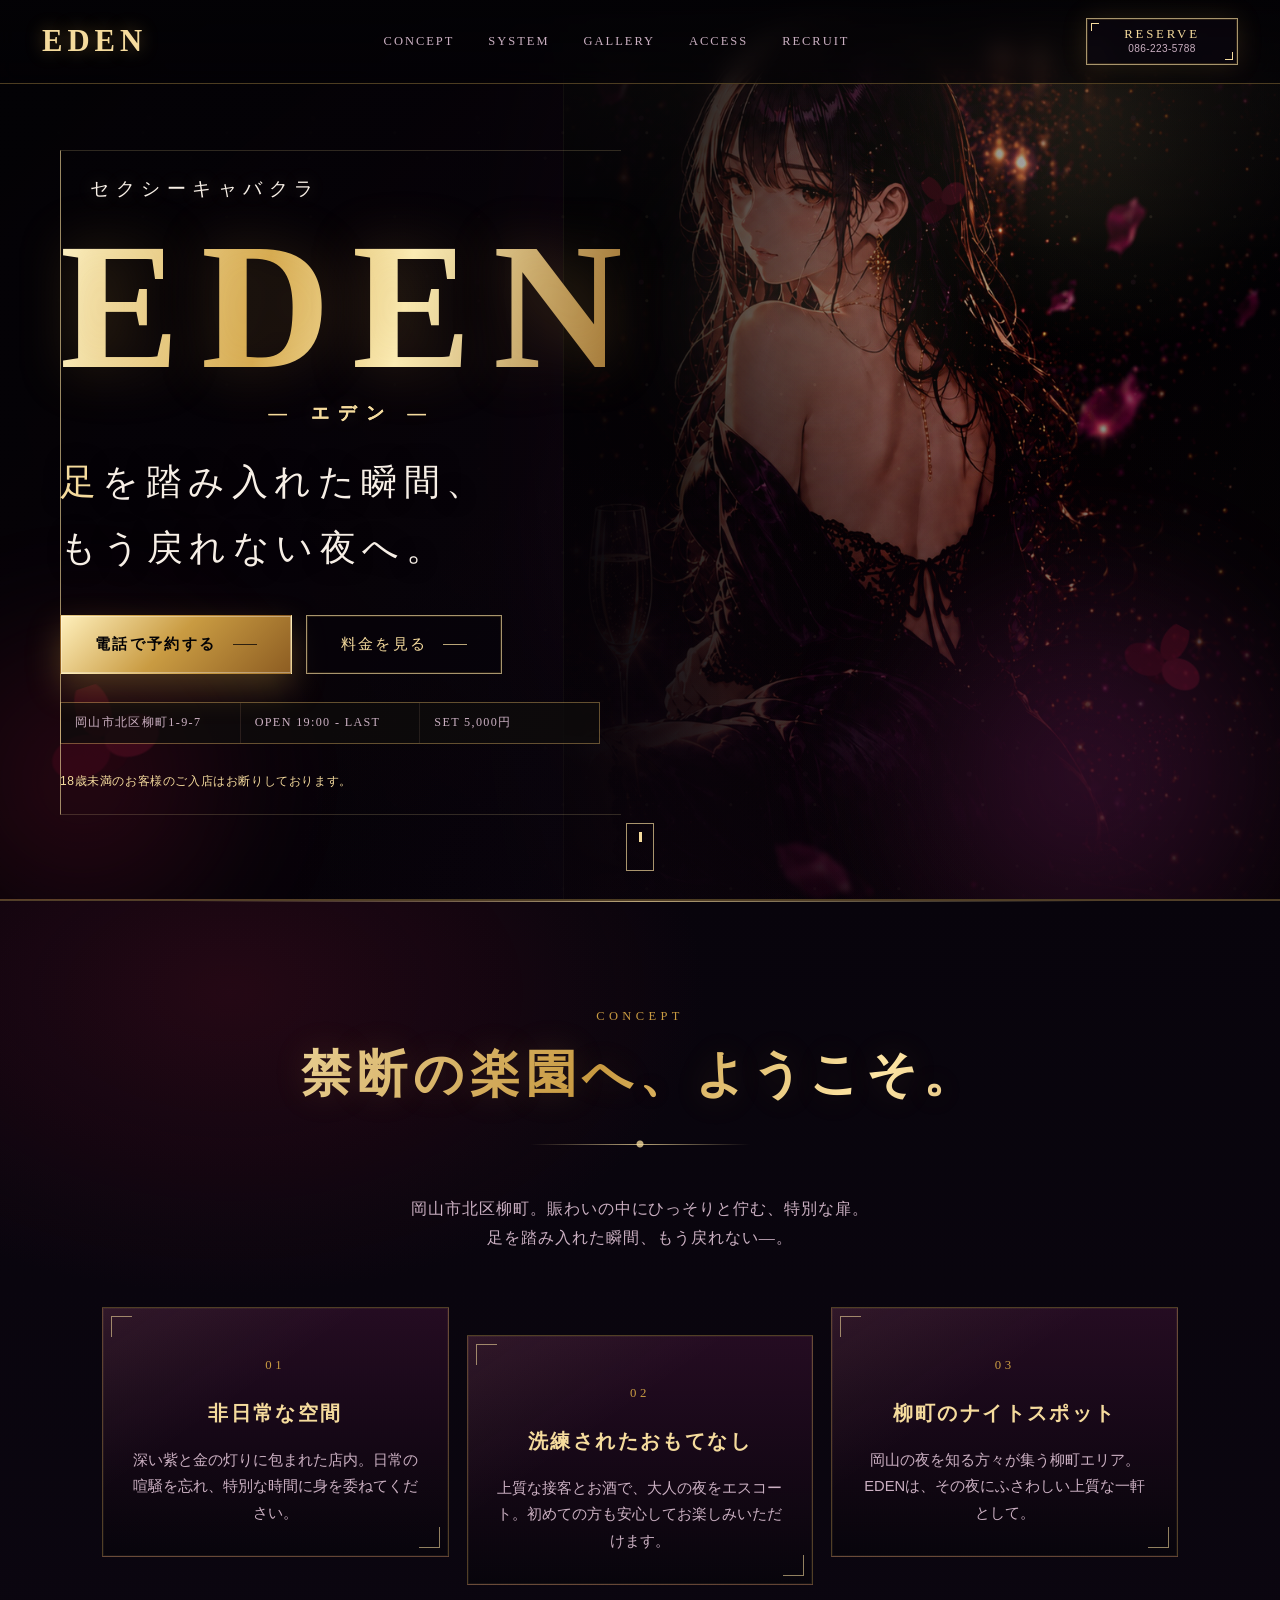
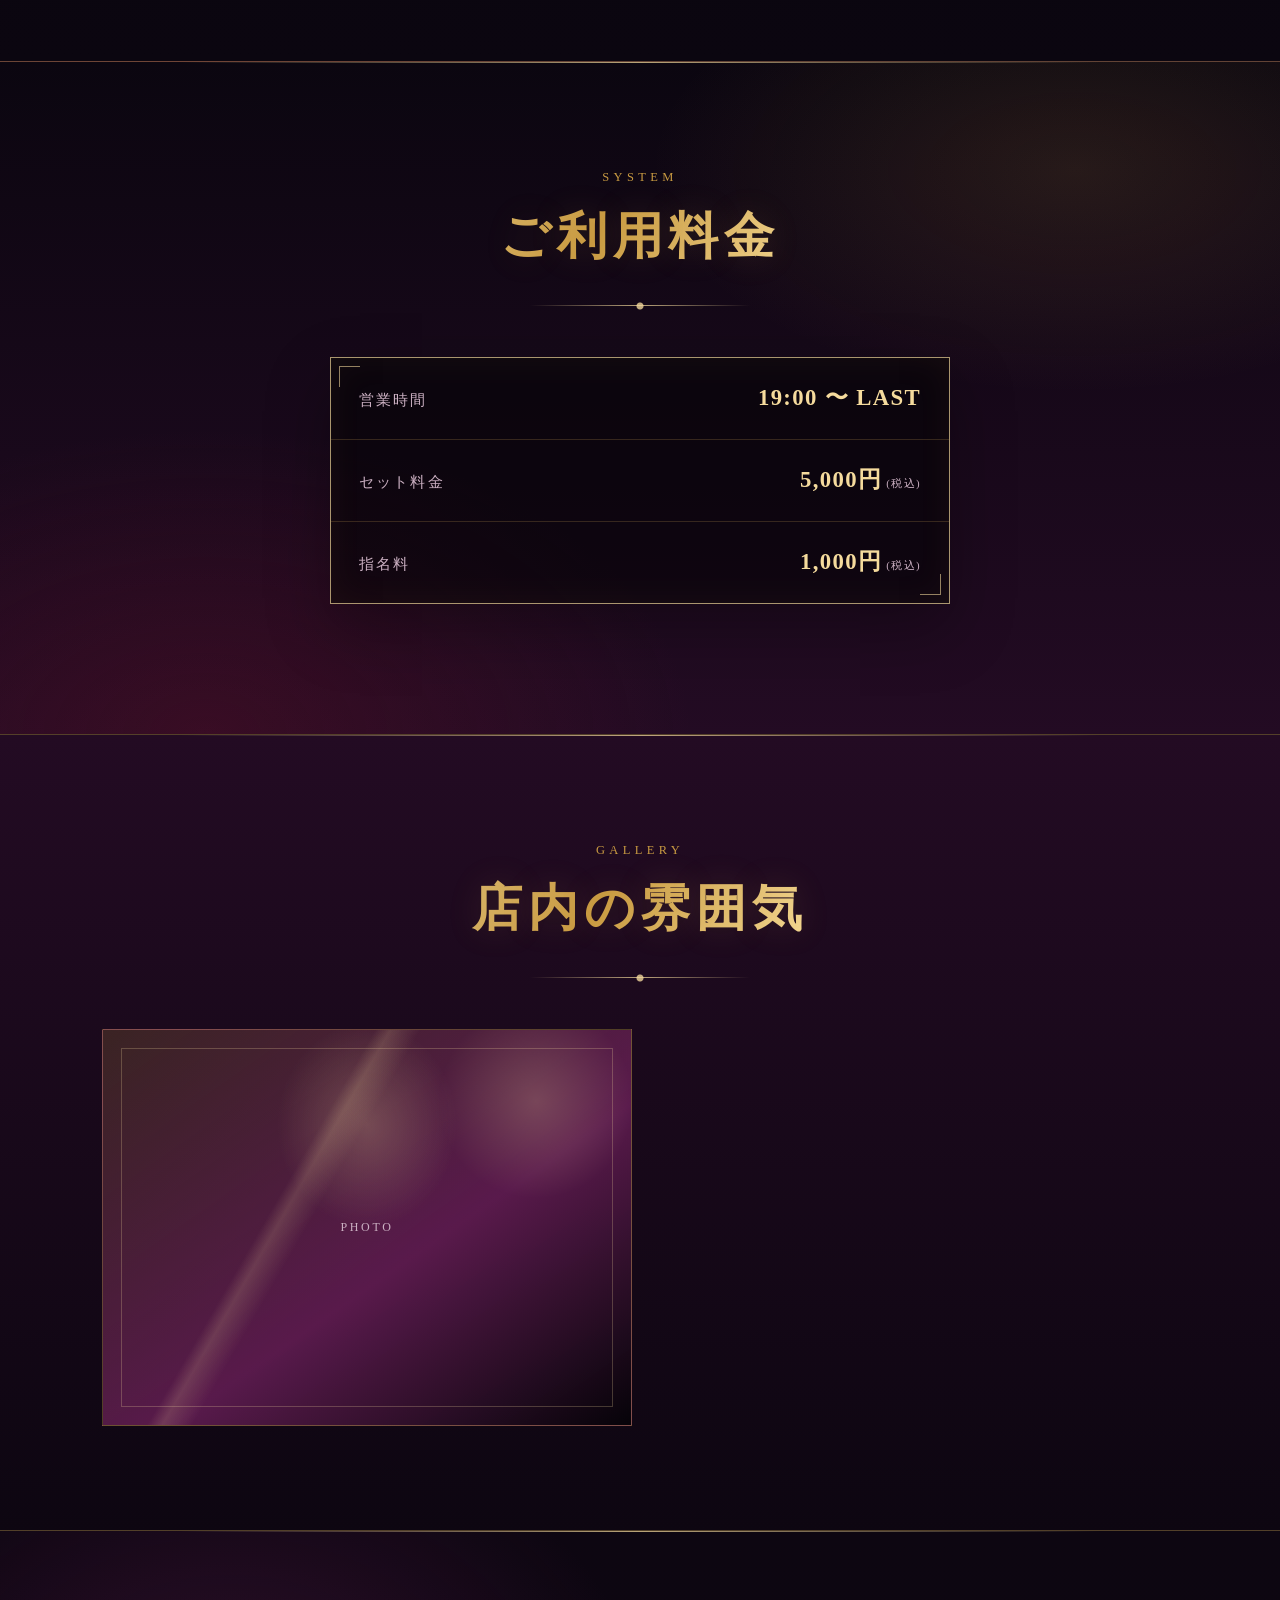
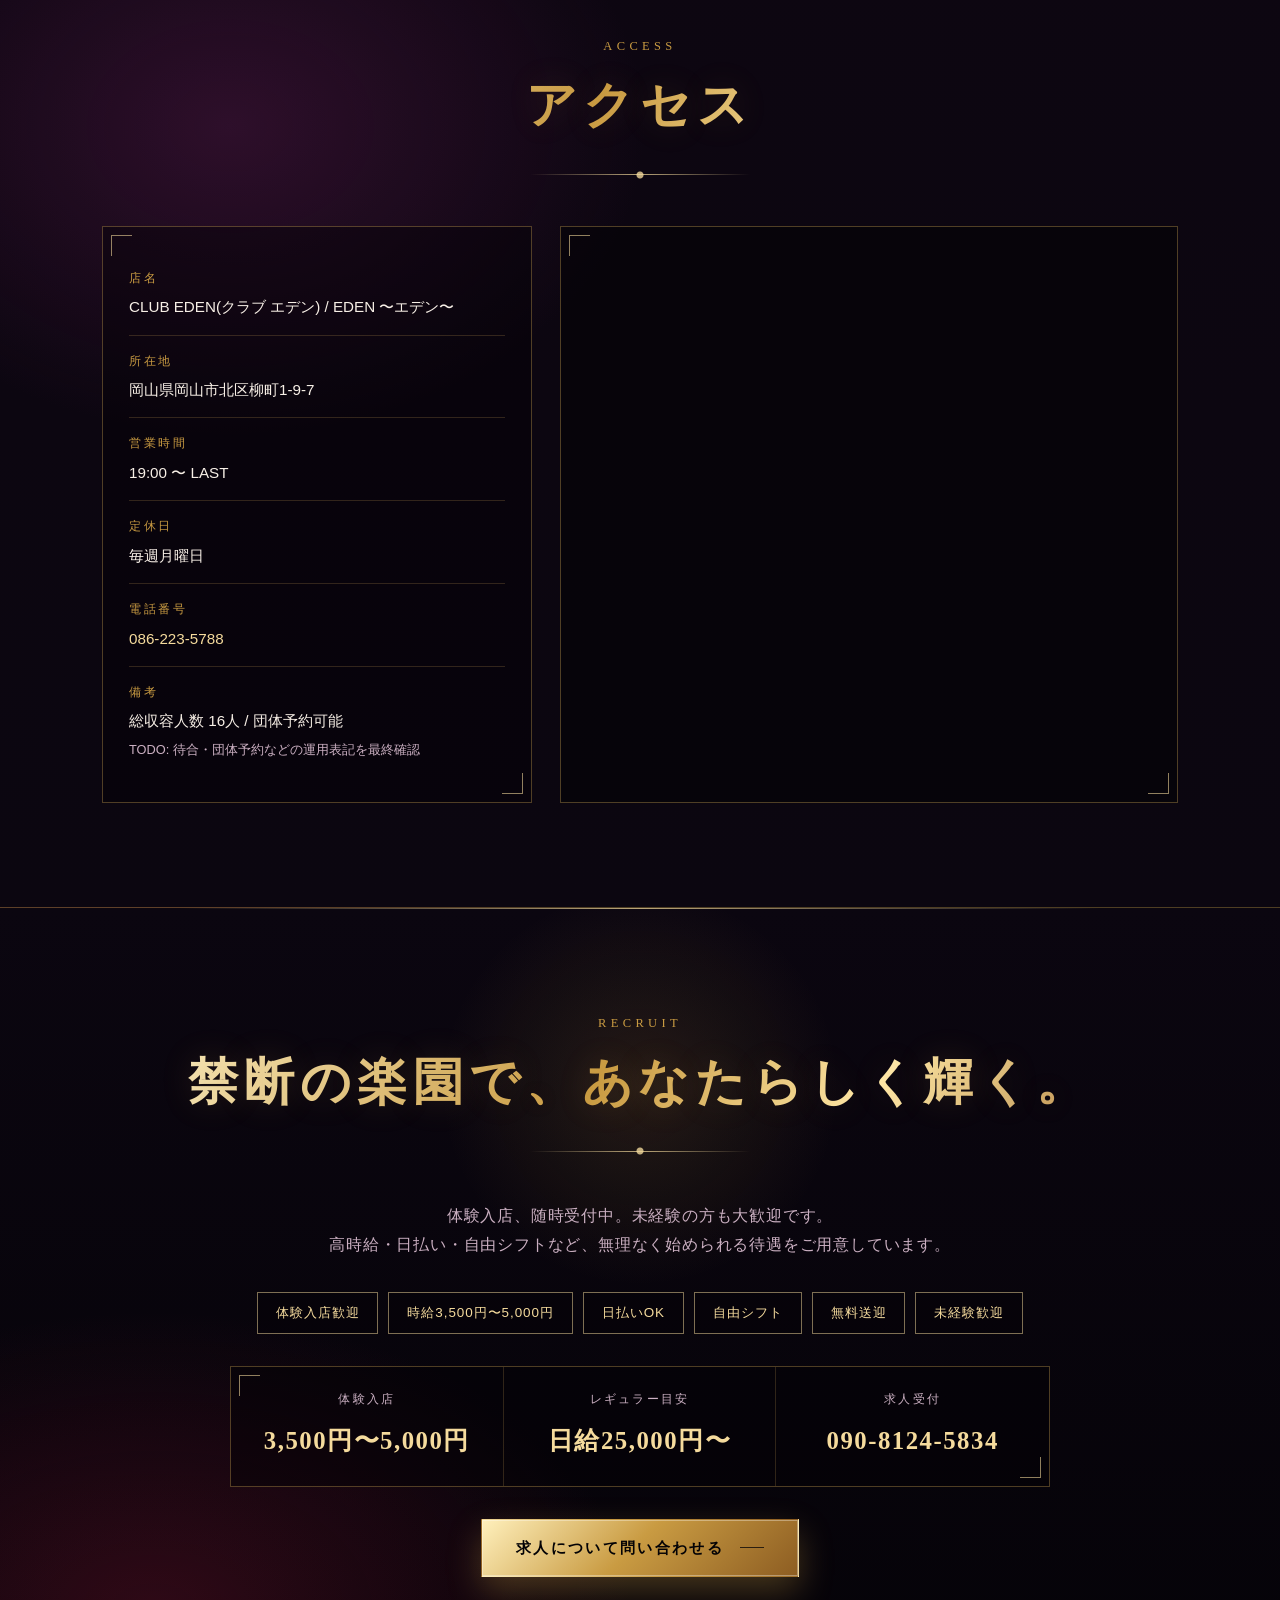
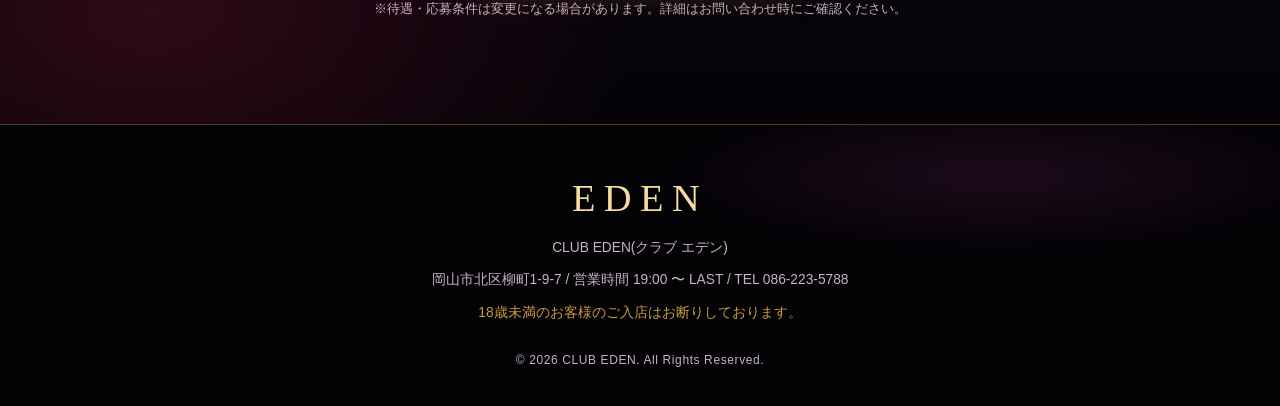
==== index.html @ 85e5200c "content: remove 本指名料 row and reduce gallery placeholders Drop the 本指名料 row from the System pricing t" ====
<!DOCTYPE html>
<html lang="ja">
<head>
<meta charset="UTF-8">
<meta name="viewport" content="width=device-width, initial-scale=1.0">
<title>CLUB EDEN(エデン) | 岡山市北区柳町のセクシーキャバクラ</title>
<meta name="description" content="岡山市北区柳町1-9-7のセクシーキャバクラ「CLUB EDEN(エデン)」。19:00〜LAST営業、セット5,000円・指名料1,000円。ご予約・求人のお問い合わせも受付中。18歳未満のご入店はお断りしております。">
<meta name="robots" content="index, follow">
<link rel="canonical" href="https://clubeden-okayama.com/">

<!-- Google tag (gtag.js) -->
<script async src="https://www.googletagmanager.com/gtag/js?id=G-1RGDNPPE6M"></script>
<script>
  window.dataLayer = window.dataLayer || [];
  function gtag(){dataLayer.push(arguments);}
  gtag('js', new Date());
  gtag('config', 'G-1RGDNPPE6M');
</script>

<!-- OGP -->
<meta property="og:type" content="website">
<meta property="og:title" content="CLUB EDEN(エデン) | 岡山市北区柳町のセクシーキャバクラ">
<meta property="og:description" content="岡山市北区柳町1-9-7のCLUB EDEN。19:00〜LAST営業。黒・深紫・ゴールドに包まれるラグジュアリーな夜へ。">
<meta property="og:url" content="https://clubeden-okayama.com/">
<meta property="og:site_name" content="CLUB EDEN">
<meta property="og:image" content="https://clubeden-okayama.com/assets/images/og-image.jpg">
<meta property="og:locale" content="ja_JP">
<meta name="twitter:card" content="summary_large_image">
<meta name="twitter:title" content="CLUB EDEN(エデン) | 岡山市北区柳町のセクシーキャバクラ">
<meta name="twitter:description" content="岡山市北区柳町1-9-7のCLUB EDEN。19:00〜LAST営業。">
<meta name="twitter:image" content="https://clubeden-okayama.com/assets/images/og-image.jpg">

<link rel="icon" href="data:,">
<link rel="stylesheet" href="assets/css/style.css">

<!-- JSON-LD LocalBusiness -->
<script type="application/ld+json">
{
  "@context": "https://schema.org",
  "@type": "NightClub",
  "name": "CLUB EDEN",
  "alternateName": "クラブエデン",
  "url": "https://clubeden-okayama.com/",
  "image": "https://clubeden-okayama.com/assets/images/og-image.jpg",
  "description": "岡山市北区柳町1-9-7のセクシーキャバクラ。19:00〜LAST営業。セット5,000円、指名料1,000円。",
  "telephone": "086-223-5788",
  "address": {
    "@type": "PostalAddress",
    "addressLocality": "岡山市北区",
    "addressRegion": "岡山県",
    "streetAddress": "柳町1-9-7",
    "addressCountry": "JP"
  },
  "geo": {
    "@type": "GeoCoordinates",
    "latitude": 34.65917160392289,
    "longitude": 133.92233286077817
  },
  "openingHoursSpecification": {
    "@type": "OpeningHoursSpecification",
    "dayOfWeek": [
      "Monday","Tuesday","Wednesday","Thursday","Friday","Saturday","Sunday"
    ],
    "opens": "19:00",
    "closes": "23:59"
  },
  "priceRange": "セット5,000円 / 指名料1,000円",
  "paymentAccepted": "Cash, Credit Card"
}
</script>
</head>
<body>

<header class="header" id="header">
  <div class="header__inner">
    <a href="#hero" class="header__logo">EDEN</a>
    <nav class="header__nav" aria-label="サイト内ナビゲーション">
      <a href="#concept">CONCEPT</a>
      <a href="#system">SYSTEM</a>
      <a href="#gallery">GALLERY</a>
      <a href="#access">ACCESS</a>
      <a href="#recruit">RECRUIT</a>
    </nav>
    <a href="tel:086-223-5788" class="header__cta">
      <span class="header__cta-main">RESERVE</span>
      <span class="header__cta-sub">086-223-5788</span>
    </a>
  </div>
</header>

<main>

  <!-- 1. Hero -->
  <section class="hero" id="hero">
    <div class="hero__bg" aria-hidden="true">
      <div class="hero__media">
        <img src="assets/images/hero.jpg" alt="" class="hero__image" loading="eager" decoding="async">
      </div>
      <span class="hero__bloom hero__bloom--gold"></span>
      <span class="hero__bloom hero__bloom--purple"></span>
      <span class="hero__bloom hero__bloom--rose"></span>
      <span class="hero__rose hero__rose--one"></span>
      <span class="hero__rose hero__rose--two"></span>
      <span class="hero__rose hero__rose--three"></span>
    </div>
    <div class="hero__content">
      <div class="hero__visual">
        <div class="hero__title">
          <p class="hero__eyebrow">セクシーキャバクラ</p>
          <h1 class="hero__logo">EDEN<span class="hero__logo-sub">&mdash; エデン &mdash;</span></h1>
        </div>
        <div class="hero__mobile-portrait" aria-hidden="true">
          <img src="assets/images/hero.jpg" alt="" loading="eager" decoding="async">
          <p class="hero__mobile-catch">足を踏み入れた瞬間、<br>もう戻れない夜へ。</p>
        </div>
      </div>
      <p class="hero__catch">足を踏み入れた瞬間、<br>もう戻れない夜へ。</p>
      <div class="hero__cta-group">
        <a href="tel:086-223-5788" class="btn btn--primary">電話で予約する</a>
        <a href="#system" class="btn btn--outline">料金を見る</a>
      </div>
      <div class="hero__facts" aria-label="店舗概要">
        <span>岡山市北区柳町1-9-7</span>
        <span>OPEN 19:00 - LAST</span>
        <span>SET 5,000円</span>
      </div>
      <p class="hero__notice">18歳未満のお客様のご入店はお断りしております。</p>
    </div>
    <a href="#concept" class="hero__scroll" aria-label="次のセクションへスクロール">
      <span></span>
    </a>
  </section>

  <!-- 2. Concept -->
  <section class="concept" id="concept">
    <div class="section__inner">
      <p class="section__eyebrow">Concept</p>
      <h2 class="section__title">禁断の楽園へ、<br class="sp-only">ようこそ。</h2>
      <p class="concept__lead">
        岡山市北区柳町。賑わいの中にひっそりと佇む、特別な扉。<br>
        足を踏み入れた瞬間、もう戻れない&mdash;。
      </p>
      <div class="concept__grid">
        <div class="concept__item">
          <span class="concept__item-num">01</span>
          <h3>非日常な空間</h3>
          <p>深い紫と金の灯りに包まれた店内。日常の喧騒を忘れ、特別な時間に身を委ねてください。</p>
        </div>
        <div class="concept__item">
          <span class="concept__item-num">02</span>
          <h3>洗練されたおもてなし</h3>
          <p>上質な接客とお酒で、大人の夜をエスコート。初めての方も安心してお楽しみいただけます。</p>
        </div>
        <div class="concept__item">
          <span class="concept__item-num">03</span>
          <h3>柳町のナイトスポット</h3>
          <p>岡山の夜を知る方々が集う柳町エリア。EDENは、その夜にふさわしい上質な一軒として。</p>
        </div>
      </div>
    </div>
  </section>

  <!-- 3. System -->
  <section class="system" id="system">
    <div class="section__inner">
      <p class="section__eyebrow">System</p>
      <h2 class="section__title">ご利用料金</h2>
      <div class="system__table">
        <div class="system__row">
          <span class="system__label">営業時間</span>
          <span class="system__value">19:00 〜 LAST</span>
        </div>
        <div class="system__row">
          <span class="system__label">セット料金</span>
          <span class="system__value">5,000円<small>(税込)</small></span>
        </div>
        <div class="system__row">
          <span class="system__label">指名料</span>
          <span class="system__value">1,000円<small>(税込)</small></span>
        </div>
      </div>
      <p class="system__note"></p>
    </div>
  </section>

  <!-- 4. Gallery -->
  <section class="gallery" id="gallery">
    <div class="section__inner">
      <p class="section__eyebrow">Gallery</p>
      <h2 class="section__title">店内の雰囲気</h2>
      <div class="gallery__grid">
        <div class="gallery__item"><span>Photo</span></div>

      </div>
    </div>
  </section>

  <!-- 5. Access -->
  <section class="access" id="access">
    <div class="section__inner">
      <p class="section__eyebrow">Access</p>
      <h2 class="section__title">アクセス</h2>
      <div class="access__content">
        <div class="access__info">
          <dl>
            <div class="access__row">
              <dt>店名</dt>
              <dd>CLUB EDEN(クラブ エデン) / EDEN 〜エデン〜</dd>
            </div>
            <div class="access__row">
              <dt>所在地</dt>
              <dd>岡山県岡山市北区柳町1-9-7</dd>
            </div>
            <div class="access__row">
              <dt>営業時間</dt>
              <dd>19:00 〜 LAST</dd>
            </div>
            <div class="access__row">
              <dt>定休日</dt>
              <dd>毎週月曜日</dd>
            </div>
            <div class="access__row">
              <dt>電話番号</dt>
              <dd><a href="tel:086-223-5788">086-223-5788</a></dd>
            </div>
            <div class="access__row">
              <dt>備考</dt>
              <dd>総収容人数 16人 / 団体予約可能<br><!-- TODO: 公式サイトとして掲載する表記範囲を店舗側で最終確認 --><span class="access__todo">TODO: 待合・団体予約などの運用表記を最終確認</span></dd>
            </div>
          </dl>
        </div>
        <div class="access__map">
          <iframe
            title="CLUB EDEN 地図(柳町・岡山市北区)"
            src="https://maps.google.com/maps?q=34.65917160392289,133.92233286077817&t=&z=16&ie=UTF8&iwloc=&output=embed"
            loading="lazy"
            referrerpolicy="no-referrer-when-downgrade"
            allowfullscreen></iframe>
        </div>
      </div>
    </div>
  </section>

  <!-- 6. Recruit -->
  <section class="recruit" id="recruit">
    <div class="section__inner">
      <p class="section__eyebrow">Recruit</p>
      <h2 class="section__title">禁断の楽園で、<br class="sp-only">あなたらしく輝く。</h2>
      <p class="recruit__lead">
        体験入店、随時受付中。未経験の方も大歓迎です。<br>
        高時給・日払い・自由シフトなど、無理なく始められる待遇をご用意しています。
      </p>
      <ul class="recruit__points">
        <li>体験入店歓迎</li>
        <li>時給3,500円〜5,000円</li>
        <li>日払いOK</li>
        <li>自由シフト</li>
        <li>無料送迎</li>
        <li>未経験歓迎</li>
      </ul>
      <div class="recruit__detail">
        <div>
          <span>体験入店</span>
          <strong>3,500円〜5,000円</strong>
        </div>
        <div>
          <span>レギュラー目安</span>
          <strong>日給25,000円〜</strong>
        </div>
        <div>
          <span>求人受付</span>
          <strong><a href="tel:090-8124-5834">090-8124-5834</a></strong>
        </div>
      </div>
      <div class="recruit__cta">
        <a href="tel:090-8124-5834" class="btn btn--primary">求人について問い合わせる</a>
      </div>
      <p class="recruit__note"><!-- TODO: 寮・託児所・交通費支給などの詳細条件は店舗側で最終確認 -->※待遇・応募条件は変更になる場合があります。詳細はお問い合わせ時にご確認ください。</p>
    </div>
  </section>

</main>

<footer class="footer">
  <div class="footer__inner">
    <p class="footer__logo">EDEN</p>
    <p class="footer__name">CLUB EDEN(クラブ エデン)</p>
    <p class="footer__hours">岡山市北区柳町1-9-7 / 営業時間 19:00 〜 LAST / TEL 086-223-5788</p>
    <p class="footer__notice">18歳未満のお客様のご入店はお断りしております。</p>
    <p class="footer__copyright">&copy; <span id="year"></span> CLUB EDEN. All Rights Reserved.</p>
  </div>
</footer>

<!-- 固定予約バー -->
<div class="reserve-bar">
  <a href="tel:086-223-5788" class="reserve-bar__btn reserve-bar__btn--tel">
    <span class="reserve-bar__label">電話で予約</span>
  </a>
  <a href="#access" class="reserve-bar__btn reserve-bar__btn--access">
    <span class="reserve-bar__label">アクセス</span>
  </a>
</div>

<script src="assets/js/main.js"></script>
</body>
</html>
---- assets/css/style.css ----
/* ==========================================================================
   CLUB EDEN - style.css
   黒 × 深紫 × ゴールドを基調に、艶感と非日常感を強めた公式LP
   ========================================================================== */

:root {
  --color-bg: #0b0610;
  --color-bg-deep: #030205;
  --color-ink: #120715;
  --color-purple: #35102e;
  --color-purple-2: #641d54;
  --color-wine: #5f1026;
  --color-gold: #c99b42;
  --color-gold-soft: #f5db9d;
  --color-gold-deep: #7d5520;
  --color-text: #f7efe6;
  --color-text-muted: #cbb0c2;
  --color-border: rgba(221, 177, 89, 0.34);
  --color-border-strong: rgba(245, 219, 157, 0.68);

  --font-serif: "Noto Serif JP", "Hiragino Mincho ProN", "Yu Mincho", "YuMincho", serif;
  --font-sans: "Hiragino Kaku Gothic ProN", "Hiragino Sans", "Yu Gothic", "Noto Sans JP", sans-serif;

  --max-width: 1120px;
  --section-padding: 104px 22px;
  --hairline: linear-gradient(90deg, transparent, rgba(245, 219, 157, 0.74), transparent);
}

* {
  margin: 0;
  padding: 0;
  box-sizing: border-box;
}

html {
  scroll-behavior: smooth;
}

body {
  background:
    radial-gradient(circle at 8% 18%, rgba(95, 16, 38, 0.34), transparent 25vw),
    radial-gradient(circle at 92% 8%, rgba(100, 29, 84, 0.33), transparent 30vw),
    linear-gradient(180deg, var(--color-bg-deep), var(--color-bg));
  color: var(--color-text);
  font-family: var(--font-sans);
  line-height: 1.8;
  -webkit-font-smoothing: antialiased;
  overflow-x: hidden;
  padding-bottom: 64px;
}

body::before {
  content: "";
  position: fixed;
  inset: 0;
  pointer-events: none;
  z-index: -1;
  opacity: 0.38;
  background-image:
    linear-gradient(rgba(245, 219, 157, 0.05) 1px, transparent 1px),
    linear-gradient(90deg, rgba(245, 219, 157, 0.04) 1px, transparent 1px);
  background-size: 92px 92px;
  mask-image: radial-gradient(circle at center, black, transparent 72%);
}

@media (min-width: 768px) {
  body {
    padding-bottom: 0;
  }
}

img {
  max-width: 100%;
  display: block;
}

a {
  color: inherit;
  text-decoration: none;
}

.sp-only {
  display: inline;
}

@media (min-width: 768px) {
  .sp-only {
    display: none;
  }
}

/* ==========================================================================
   Header
   ========================================================================== */

.header {
  position: fixed;
  top: 0;
  left: 0;
  right: 0;
  z-index: 100;
  background: linear-gradient(180deg, rgba(3, 2, 5, 0.94), rgba(3, 2, 5, 0.58));
  backdrop-filter: blur(10px);
  border-bottom: 1px solid var(--color-border);
  transition: box-shadow 0.3s ease, background 0.3s ease;
}

.header.is-scrolled {
  background: rgba(3, 2, 5, 0.92);
  box-shadow: 0 16px 42px rgba(0, 0, 0, 0.42);
}

.header__inner {
  max-width: 1240px;
  margin: 0 auto;
  display: flex;
  align-items: center;
  justify-content: space-between;
  gap: 20px;
  padding: 14px 22px;
}

.header__logo {
  font-family: var(--font-serif);
  font-size: clamp(1.4rem, 2.4vw, 2rem);
  letter-spacing: 0.16em;
  color: var(--color-gold-soft);
  font-weight: 700;
  text-shadow: 0 0 18px rgba(201, 155, 66, 0.45);
}

.header__nav {
  display: none;
  gap: clamp(18px, 3vw, 34px);
  font-family: var(--font-serif);
  font-size: 0.78rem;
  letter-spacing: 0.16em;
}

.header__nav a {
  color: var(--color-text-muted);
  transition: color 0.3s ease, text-shadow 0.3s ease;
}

.header__nav a:hover {
  color: var(--color-gold-soft);
  text-shadow: 0 0 12px rgba(245, 219, 157, 0.42);
}

.header__cta {
  position: relative;
  display: flex;
  flex-direction: column;
  align-items: center;
  justify-content: center;
  min-width: 152px;
  padding: 8px 18px;
  border: 1px solid var(--color-border-strong);
  background: rgba(12, 7, 16, 0.64);
  text-align: center;
  line-height: 1.25;
  white-space: nowrap;
  box-shadow: inset 0 0 0 1px rgba(201, 155, 66, 0.18), 0 0 26px rgba(201, 155, 66, 0.16);
  transition: background-color 0.3s ease, color 0.3s ease, transform 0.3s ease;
}

.header__cta::before,
.header__cta::after {
  content: "";
  position: absolute;
  width: 7px;
  height: 7px;
  border-color: var(--color-gold-soft);
  border-style: solid;
}

.header__cta::before {
  top: 4px;
  left: 4px;
  border-width: 1px 0 0 1px;
}

.header__cta::after {
  right: 4px;
  bottom: 4px;
  border-width: 0 1px 1px 0;
}

.header__cta-main {
  font-family: var(--font-serif);
  font-size: 0.8rem;
  letter-spacing: 0.22em;
  color: var(--color-gold-soft);
}

.header__cta-sub {
  font-size: 0.63rem;
  letter-spacing: 0.04em;
  color: var(--color-text-muted);
}

.header__cta:hover {
  transform: translateY(-1px);
  background-color: rgba(201, 155, 66, 0.14);
}

@media (min-width: 820px) {
  .header__nav {
    display: flex;
  }
}

@media (max-width: 420px) {
  .header__cta {
    min-width: 118px;
    padding-inline: 12px;
  }

  .header__cta-sub {
    display: none;
  }
}

/* ==========================================================================
   Common section styles
   ========================================================================== */

.section__inner {
  max-width: var(--max-width);
  margin: 0 auto;
  padding: var(--section-padding);
  position: relative;
  z-index: 1;
}

.section__eyebrow {
  font-family: var(--font-serif);
  letter-spacing: 0.35em;
  text-transform: uppercase;
  font-size: 0.78rem;
  color: var(--color-gold);
  text-align: center;
  margin-bottom: 12px;
}

.section__title {
  font-family: var(--font-serif);
  font-size: clamp(2rem, 4vw, 3.1rem);
  line-height: 1.45;
  text-align: center;
  letter-spacing: 0.12em;
  margin-bottom: 16px;
  font-weight: 700;
  background: linear-gradient(120deg, #fff4cc 0%, var(--color-gold) 45%, #ffe8a8 70%, #9d6927 100%);
  -webkit-background-clip: text;
  background-clip: text;
  color: transparent;
  text-shadow: 0 0 34px rgba(201, 155, 66, 0.16);
}

.section__title::after {
  content: "";
  display: block;
  width: min(220px, 58vw);
  height: 18px;
  margin: 24px auto 42px;
  background:
    radial-gradient(circle, rgba(245, 219, 157, 0.78) 0 3px, transparent 4px),
    var(--hairline);
  background-repeat: no-repeat;
  background-position: center;
  background-size: 18px 18px, 100% 1px;
}

/* ==========================================================================
   Buttons
   ========================================================================== */

.btn {
  position: relative;
  display: inline-flex;
  align-items: center;
  justify-content: center;
  min-width: 184px;
  padding: 15px 34px;
  font-family: var(--font-serif);
  font-size: 0.92rem;
  letter-spacing: 0.16em;
  border: 1px solid transparent;
  transition: transform 0.3s ease, box-shadow 0.3s ease, background 0.3s ease, color 0.3s ease;
  text-align: center;
}

.btn::after {
  content: "";
  width: 24px;
  height: 1px;
  margin-left: 16px;
  background: currentColor;
  opacity: 0.75;
}

.btn--primary {
  background: linear-gradient(135deg, #fff0bc, var(--color-gold) 48%, #8d5d22);
  color: var(--color-bg-deep);
  font-weight: 700;
  box-shadow: 0 14px 34px rgba(201, 155, 66, 0.32), inset 0 0 0 1px rgba(255, 255, 255, 0.34);
}

.btn--primary:hover {
  transform: translateY(-2px);
  box-shadow: 0 18px 44px rgba(201, 155, 66, 0.42), inset 0 0 0 1px rgba(255, 255, 255, 0.44);
}

.btn--outline {
  border-color: var(--color-border-strong);
  color: var(--color-gold-soft);
  background: rgba(6, 3, 9, 0.58);
  box-shadow: inset 0 0 0 1px rgba(201, 155, 66, 0.16);
}

.btn--outline:hover {
  background: rgba(201, 155, 66, 0.12);
  transform: translateY(-2px);
}

/* ==========================================================================
   Hero
   ========================================================================== */

.hero {
  position: relative;
  min-height: 100svh;
  display: flex;
  align-items: center;
  justify-content: flex-start;
  padding: clamp(112px, 16vh, 150px) 22px 76px;
  overflow: hidden;
  border-bottom: 1px solid var(--color-border);
}

.hero__bg,
.hero__bg::before,
.hero__bg::after {
  position: absolute;
  inset: 0;
}

.hero__bg {
  z-index: 0;
  overflow: hidden;
  background:
    radial-gradient(ellipse at 70% 30%, rgba(245, 219, 157, 0.28), transparent 23%),
    radial-gradient(ellipse at 78% 62%, rgba(100, 29, 84, 0.74), transparent 36%),
    linear-gradient(135deg, #040206 0%, #21091f 48%, #09040d 100%);
}

.hero__bg::before {
  content: "";
  background:
    linear-gradient(90deg, rgba(3, 2, 5, 0.98) 0%, rgba(3, 2, 5, 0.92) 38%, rgba(3, 2, 5, 0.48) 58%, rgba(3, 2, 5, 0.2) 82%, rgba(3, 2, 5, 0.68) 100%),
    linear-gradient(180deg, rgba(3, 2, 5, 0.5) 0%, transparent 24%, rgba(3, 2, 5, 0.72) 100%),
    radial-gradient(circle at 14% 80%, rgba(95, 16, 38, 0.72), transparent 17%),
    radial-gradient(circle at 86% 12%, rgba(245, 219, 157, 0.18), transparent 18%),
    radial-gradient(circle at 70% 58%, rgba(255, 221, 170, 0.18) 0 1px, transparent 2px),
    radial-gradient(circle at 62% 34%, rgba(255, 221, 170, 0.12) 0 1px, transparent 2px),
    radial-gradient(circle at 91% 72%, rgba(221, 100, 167, 0.13) 0 2px, transparent 3px);
  background-size: auto, auto, auto, auto, 84px 84px, 118px 118px, 164px 164px;
  opacity: 0.88;
  z-index: 2;
}

.hero__bg::after {
  content: "";
  background:
    radial-gradient(ellipse at 50% 115%, rgba(5, 2, 7, 0.92), transparent 40%);
  mix-blend-mode: screen;
  z-index: 3;
}

.hero__media {
  position: absolute;
  top: 0;
  right: 0;
  bottom: 0;
  width: min(56vw, 820px);
  z-index: 1;
  overflow: hidden;
  pointer-events: none;
}

.hero__media::before {
  content: "";
  position: absolute;
  inset: 0;
  z-index: 2;
  background:
    linear-gradient(90deg, rgba(3, 2, 5, 0.92) 0%, rgba(3, 2, 5, 0.38) 22%, transparent 45%),
    radial-gradient(ellipse at 55% 46%, transparent 0%, rgba(3, 2, 5, 0.22) 58%, rgba(3, 2, 5, 0.72) 100%);
}

.hero__media::after {
  content: "";
  position: absolute;
  inset: 0;
  z-index: 3;
  border-left: 1px solid rgba(245, 219, 157, 0.18);
  background: linear-gradient(180deg, rgba(245, 219, 157, 0.1), transparent 28%, rgba(95, 16, 38, 0.18));
  mix-blend-mode: screen;
}

.hero__image {
  width: 100%;
  height: 100%;
  object-fit: cover;
  object-position: 18% center;
  filter: saturate(1.08) contrast(1.06);
}

.hero__mobile-portrait {
  display: none;
}

.hero__mobile-catch {
  display: none;
}

.hero__bloom {
  position: absolute;
  z-index: 4;
  border-radius: 50%;
  filter: blur(42px);
  opacity: 0.58;
}

.hero__bloom--gold {
  width: 360px;
  height: 360px;
  top: 14%;
  right: 22%;
  background: radial-gradient(circle, rgba(245, 219, 157, 0.24), transparent 68%);
}

.hero__bloom--purple {
  width: 540px;
  height: 540px;
  bottom: -16%;
  right: -6%;
  background: radial-gradient(circle, rgba(100, 29, 84, 0.76), transparent 68%);
}

.hero__bloom--rose {
  width: 420px;
  height: 420px;
  bottom: -10%;
  left: -10%;
  background: radial-gradient(circle, rgba(95, 16, 38, 0.68), transparent 70%);
}

.hero__rose {
  position: absolute;
  z-index: 4;
  width: 84px;
  height: 84px;
  opacity: 0.36;
  background:
    radial-gradient(ellipse at 50% 18%, rgba(104, 12, 35, 0.95) 0 18%, transparent 20%),
    radial-gradient(ellipse at 72% 46%, rgba(124, 18, 48, 0.9) 0 20%, transparent 22%),
    radial-gradient(ellipse at 30% 50%, rgba(86, 8, 31, 0.92) 0 22%, transparent 24%),
    radial-gradient(circle at 50% 50%, rgba(42, 3, 16, 0.95) 0 24%, transparent 26%);
  filter: blur(0.4px);
}

.hero__rose--one {
  left: 5%;
  bottom: 12%;
  transform: rotate(-18deg) scale(1.55);
}

.hero__rose--two {
  right: 6%;
  bottom: 21%;
  transform: rotate(28deg) scale(1.1);
}

.hero__rose--three {
  right: 23%;
  top: 18%;
  transform: rotate(-38deg) scale(0.74);
}

.hero__content {
  position: relative;
  z-index: 1;
  width: min(100%, 1240px);
  margin: 0 auto;
  max-width: 1240px;
  padding-left: clamp(0px, 4vw, 38px);
}

.hero__content::before {
  content: "";
  position: absolute;
  left: clamp(0px, 4vw, 38px);
  top: -22px;
  width: min(560px, 78vw);
  height: calc(100% + 40px);
  border: 1px solid rgba(245, 219, 157, 0.18);
  border-left-color: rgba(245, 219, 157, 0.62);
  border-right: 0;
  pointer-events: none;
}

.hero__eyebrow {
  margin-bottom: 16px;
  padding-left: 30px;
  font-family: var(--font-serif);
  font-size: clamp(0.88rem, 1.7vw, 1.2rem);
  letter-spacing: 0.34em;
  color: var(--color-text);
  text-shadow: 0 0 18px rgba(245, 219, 157, 0.28);
}

.hero__logo {
  width: min-content;
  font-family: var(--font-serif);
  font-size: clamp(5.1rem, 14vw, 11.4rem);
  line-height: 0.94;
  letter-spacing: 0.12em;
  font-weight: 700;
  background: linear-gradient(100deg, #fff5c9 0%, #d8ad53 35%, #fff2bd 58%, #91611f 100%);
  -webkit-background-clip: text;
  background-clip: text;
  color: transparent;
  margin-bottom: 26px;
  text-shadow: 0 0 56px rgba(201, 155, 66, 0.28);
  display: flex;
  flex-direction: column;
  gap: 14px;
}

.hero__logo-sub {
  font-size: clamp(0.84rem, 1.8vw, 1.15rem);
  letter-spacing: 0.52em;
  -webkit-text-fill-color: var(--color-gold-soft);
  background: none;
  color: var(--color-gold-soft);
  text-align: center;
  text-shadow: 0 0 20px rgba(245, 219, 157, 0.2);
}

.hero__catch {
  max-width: 560px;
  font-family: var(--font-serif);
  font-size: clamp(1.38rem, 3vw, 2.24rem);
  line-height: 1.85;
  letter-spacing: 0.18em;
  margin-bottom: 34px;
  color: var(--color-text);
  text-shadow: 0 0 20px rgba(0, 0, 0, 0.58);
}

.hero__catch::first-letter {
  color: var(--color-gold-soft);
}

.hero__cta-group {
  display: flex;
  flex-direction: column;
  gap: 14px;
  align-items: flex-start;
  margin-bottom: 28px;
}

.hero__facts {
  display: grid;
  grid-template-columns: 1fr;
  gap: 1px;
  width: min(100%, 540px);
  margin-bottom: 22px;
  border: 1px solid var(--color-border);
  background: rgba(245, 219, 157, 0.12);
}

.hero__facts span {
  padding: 9px 14px;
  background: rgba(3, 2, 5, 0.72);
  font-family: var(--font-serif);
  font-size: 0.76rem;
  letter-spacing: 0.11em;
  color: var(--color-text-muted);
}

.hero__notice {
  display: inline-block;
  font-size: 0.75rem;
  letter-spacing: 0.05em;
  color: var(--color-gold-soft);
}

.hero__scroll {
  position: absolute;
  bottom: 28px;
  left: 50%;
  transform: translateX(-50%);
  width: 28px;
  height: 48px;
  border: 1px solid var(--color-border-strong);
  z-index: 1;
}

.hero__scroll span {
  position: absolute;
  top: 8px;
  left: 50%;
  width: 3px;
  height: 10px;
  margin-left: -1.5px;
  background-color: var(--color-gold-soft);
  animation: scroll-down 2s infinite;
}

@keyframes scroll-down {
  0% { opacity: 1; transform: translateY(0); }
  70% { opacity: 0; transform: translateY(18px); }
  100% { opacity: 0; transform: translateY(0); }
}

@media (min-width: 560px) {
  .hero__cta-group {
    flex-direction: row;
  }

  .hero__facts {
    grid-template-columns: repeat(3, 1fr);
  }
}

@media (max-width: 767px) {
  .hero {
    align-items: flex-start;
    min-height: calc(100svh - 64px);
    padding: 76px 18px 72px;
  }

  .hero__bg::before {
    background:
      linear-gradient(180deg, rgba(3, 2, 5, 0.38) 0%, rgba(3, 2, 5, 0.28) 26%, rgba(3, 2, 5, 0.76) 56%, rgba(3, 2, 5, 0.96) 100%),
      radial-gradient(ellipse at 44% 20%, rgba(245, 219, 157, 0.08), transparent 34%),
      linear-gradient(90deg, rgba(3, 2, 5, 0.82) 0%, rgba(3, 2, 5, 0.22) 45%, rgba(3, 2, 5, 0.72) 100%);
  }

  .hero__media {
    top: 70px;
    right: 0;
    left: 0;
    bottom: 0;
    width: 100%;
    height: auto;
    opacity: 0.38;
  }

  .hero__media::before {
    background:
      linear-gradient(180deg, rgba(3, 2, 5, 0.08), rgba(3, 2, 5, 0.08) 30%, rgba(3, 2, 5, 0.7) 66%, rgba(3, 2, 5, 0.96) 100%),
      linear-gradient(90deg, rgba(3, 2, 5, 0.62), transparent 48%, rgba(3, 2, 5, 0.5));
  }

  .hero__image {
    object-position: 28% center;
  }

  .hero__content {
    width: 100%;
    padding: 24px 16px 18px;
    margin-top: 0;
    background:
      linear-gradient(180deg, rgba(8, 4, 12, 0.44), rgba(8, 4, 12, 0.86)),
      radial-gradient(ellipse at 82% 18%, rgba(201, 155, 66, 0.1), transparent 34%),
      radial-gradient(ellipse at 8% 88%, rgba(95, 16, 38, 0.22), transparent 42%);
  }

  .hero__content::before {
    display: none;
  }

  .hero__visual {
    position: relative;
    width: 100vw;
    left: 50%;
    transform: translateX(-50%);
    margin-bottom: 18px;
  }

  .hero__title {
    position: absolute;
    top: 62%;
    right: 16px;
    transform: translateY(-50%);
    z-index: 2;
    display: flex;
    flex-direction: column;
    align-items: center;
    gap: 10px;
    text-align: center;
  }

  .hero__eyebrow {
    padding-left: 0;
    margin-bottom: 0;
    font-size: 0.9rem;
    letter-spacing: 0.26em;
    text-shadow: 0 2px 12px rgba(0, 0, 0, 0.8), 0 0 18px rgba(245, 219, 157, 0.32);
  }

  .hero__logo {
    margin: 0;
    align-items: center;
    font-size: clamp(2.9rem, 15vw, 4rem);
    letter-spacing: 0.08em;
    gap: 8px;
    text-shadow: 0 2px 22px rgba(0, 0, 0, 0.75), 0 0 60px rgba(201, 155, 66, 0.32);
  }

  .hero__logo-sub {
    text-align: center;
  }

  .hero__mobile-portrait {
    position: relative;
    isolation: isolate;
    display: block;
    width: 100%;
    height: clamp(380px, 62svh, 520px);
    overflow: hidden;
    background: rgba(3, 2, 5, 0.62);
    box-shadow: 0 30px 70px -18px rgba(95, 16, 38, 0.45);
  }

  .hero__mobile-portrait::before {
    content: "";
    position: absolute;
    inset: 0;
    z-index: 1;
    background:
      linear-gradient(180deg, rgba(3, 2, 5, 0.03) 0%, rgba(3, 2, 5, 0.05) 38%, rgba(3, 2, 5, 0.58) 72%, rgba(3, 2, 5, 0.96) 100%),
      linear-gradient(90deg, rgba(3, 2, 5, 0.28), transparent 42%, rgba(3, 2, 5, 0.18));
  }

  .hero__mobile-portrait img {
    width: 100%;
    height: 100%;
    object-fit: cover;
    object-position: 24% 48%;
    filter: saturate(1.08) contrast(1.08) brightness(1.04);
  }

  .hero__mobile-catch {
    position: absolute;
    right: 20px;
    bottom: 22px;
    left: 20px;
    z-index: 4;
    display: block;
    color: var(--color-text);
    font-family: var(--font-serif);
    font-size: clamp(1.08rem, 5.3vw, 1.36rem);
    line-height: 1.72;
    letter-spacing: 0.1em;
    text-align: left;
    text-shadow: 0 2px 14px rgba(0, 0, 0, 0.88), 0 0 22px rgba(245, 219, 157, 0.22);
  }

  .hero__catch {
    position: absolute;
    width: 1px;
    height: 1px;
    overflow: hidden;
    clip-path: inset(50%);
    white-space: nowrap;
  }

  .hero__cta-group {
    align-items: stretch;
    gap: 10px;
    margin-bottom: 14px;
  }

  .hero__facts {
    margin-bottom: 10px;
  }

  .hero__facts span {
    padding: 7px 12px;
  }

  .hero__notice {
    display: block;
    font-size: 0.7rem;
    line-height: 1.6;
    text-align: center;
  }

  .hero__rose--three {
    display: none;
  }

  .hero__scroll {
    display: none;
  }
}

/* ==========================================================================
   Concept
   ========================================================================== */

.concept {
  position: relative;
  background:
    radial-gradient(ellipse at 18% 12%, rgba(95, 16, 38, 0.32), transparent 32%),
    linear-gradient(180deg, #08040c 0%, var(--color-bg) 100%);
  border-top: 1px solid var(--color-border);
}

.concept::before,
.system::before,
.gallery::before,
.access::before,
.recruit::before {
  content: "";
  position: absolute;
  top: 0;
  left: 50%;
  width: min(920px, 92vw);
  height: 1px;
  transform: translateX(-50%);
  background: var(--hairline);
}

.concept__lead {
  text-align: center;
  max-width: 680px;
  margin: 0 auto 54px;
  color: var(--color-text-muted);
  font-family: var(--font-serif);
  letter-spacing: 0.06em;
}

.concept__grid {
  display: grid;
  grid-template-columns: 1fr;
  gap: 18px;
}

.concept__item {
  position: relative;
  min-height: 250px;
  padding: 42px 28px 30px;
  text-align: center;
  border: 1px solid var(--color-border);
  background:
    linear-gradient(145deg, rgba(245, 219, 157, 0.06), transparent 38%),
    linear-gradient(180deg, rgba(53, 16, 46, 0.62), rgba(5, 3, 8, 0.56));
  box-shadow: inset 0 0 0 1px rgba(245, 219, 157, 0.06);
}

.concept__item::before,
.concept__item::after,
.system__table::before,
.system__table::after,
.recruit__detail::before,
.recruit__detail::after,
.access__info::before,
.access__info::after,
.access__map::before,
.access__map::after {
  content: "";
  position: absolute;
  width: 20px;
  height: 20px;
  border-color: var(--color-gold-soft);
  border-style: solid;
  opacity: 0.58;
}

.concept__item::before,
.system__table::before,
.recruit__detail::before,
.access__info::before,
.access__map::before {
  top: 8px;
  left: 8px;
  border-width: 1px 0 0 1px;
}

.concept__item::after,
.system__table::after,
.recruit__detail::after,
.access__info::after,
.access__map::after {
  right: 8px;
  bottom: 8px;
  border-width: 0 1px 1px 0;
}

.concept__item-num {
  display: inline-block;
  margin-bottom: 18px;
  font-family: var(--font-serif);
  font-size: 0.8rem;
  letter-spacing: 0.28em;
  color: var(--color-gold);
}

.concept__item h3 {
  font-family: var(--font-serif);
  color: var(--color-gold-soft);
  font-size: 1.25rem;
  letter-spacing: 0.12em;
  margin-bottom: 16px;
}

.concept__item p {
  font-size: 0.92rem;
  color: var(--color-text-muted);
}

@media (min-width: 768px) {
  .concept__grid {
    grid-template-columns: repeat(3, 1fr);
  }

  .concept__item:nth-child(2) {
    transform: translateY(28px);
  }
}

/* ==========================================================================
   System
   ========================================================================== */

.system {
  position: relative;
  background:
    radial-gradient(ellipse at 84% 16%, rgba(201, 155, 66, 0.13), transparent 28%),
    radial-gradient(ellipse at 16% 100%, rgba(95, 16, 38, 0.36), transparent 32%),
    linear-gradient(180deg, var(--color-bg) 0%, #230b23 100%);
  border-top: 1px solid var(--color-border);
}

.system__table {
  position: relative;
  max-width: 620px;
  margin: 0 auto;
  border: 1px solid var(--color-border-strong);
  background: rgba(3, 2, 5, 0.56);
  box-shadow: 0 24px 60px rgba(0, 0, 0, 0.3), inset 0 0 36px rgba(201, 155, 66, 0.06);
}

.system__row {
  display: flex;
  justify-content: space-between;
  align-items: baseline;
  padding: 20px 28px;
  border-bottom: 1px solid rgba(221, 177, 89, 0.2);
  gap: 16px;
}

.system__row:last-child {
  border-bottom: none;
}

.system__label {
  font-family: var(--font-serif);
  letter-spacing: 0.14em;
  color: var(--color-text-muted);
  font-size: 0.96rem;
}

.system__value {
  font-family: var(--font-serif);
  font-size: clamp(1.12rem, 2.6vw, 1.42rem);
  letter-spacing: 0.06em;
  color: var(--color-gold-soft);
  font-weight: 700;
  white-space: nowrap;
}

.system__value small {
  font-size: 0.68rem;
  font-weight: 400;
  color: var(--color-text-muted);
  margin-left: 4px;
}

.system__note {
  text-align: center;
  max-width: 680px;
  margin: 26px auto 0;
  font-size: 0.82rem;
  color: var(--color-text-muted);
}

/* ==========================================================================
   Gallery
   ========================================================================== */

.gallery {
  position: relative;
  background:
    linear-gradient(180deg, #230b23 0%, #0d0611 100%);
  border-top: 1px solid var(--color-border);
}

.gallery__grid {
  display: grid;
  grid-template-columns: repeat(2, 1fr);
  gap: 12px;
}

.gallery__item {
  position: relative;
  aspect-ratio: 4 / 3;
  overflow: hidden;
  border: 1px solid var(--color-border);
  background:
    radial-gradient(ellipse at 50% 24%, rgba(245, 219, 157, 0.24), transparent 24%),
    linear-gradient(145deg, rgba(201, 155, 66, 0.18) 0%, rgba(100, 29, 84, 0.86) 58%, rgba(5, 3, 8, 0.95) 100%);
}

.gallery__item::before {
  content: "";
  position: absolute;
  inset: 18px;
  border: 1px solid rgba(245, 219, 157, 0.24);
}

.gallery__item::after {
  content: "";
  position: absolute;
  inset: 0;
  background:
    linear-gradient(120deg, transparent 0 36%, rgba(245, 219, 157, 0.16) 38%, transparent 42%),
    radial-gradient(circle at 82% 18%, rgba(245, 219, 157, 0.22), transparent 18%);
}

.gallery__item span {
  position: relative;
  z-index: 1;
  height: 100%;
  display: flex;
  align-items: center;
  justify-content: center;
  font-family: var(--font-serif);
  letter-spacing: 0.22em;
  font-size: 0.75rem;
  color: var(--color-text-muted);
  text-transform: uppercase;
}

@media (min-width: 768px) {
  .gallery__grid {
    grid-template-columns: repeat(6, 1fr);
    gap: 16px;
  }

  .gallery__item {
    grid-column: span 2;
  }

  .gallery__item:nth-child(1),
  .gallery__item:nth-child(6) {
    grid-column: span 3;
  }
}

/* ==========================================================================
   Access
   ========================================================================== */

.access {
  position: relative;
  background:
    radial-gradient(ellipse at 18% 20%, rgba(100, 29, 84, 0.38), transparent 28%),
    linear-gradient(180deg, #0d0611 0%, var(--color-bg) 100%);
  border-top: 1px solid var(--color-border);
}

.access__content {
  display: grid;
  grid-template-columns: 1fr;
  gap: 28px;
}

.access__info {
  position: relative;
  padding: 26px;
  border: 1px solid var(--color-border);
  background: rgba(3, 2, 5, 0.42);
}

.access__row {
  display: flex;
  flex-direction: column;
  gap: 4px;
  padding: 14px 0;
  border-bottom: 1px solid rgba(221, 177, 89, 0.2);
}

.access__row:last-child {
  border-bottom: none;
}

.access__row dt {
  font-family: var(--font-serif);
  font-size: 0.78rem;
  letter-spacing: 0.22em;
  color: var(--color-gold);
}

.access__row dd {
  font-size: 0.95rem;
  color: var(--color-text);
}

.access__row a {
  color: var(--color-gold-soft);
}

.access__todo {
  color: var(--color-text-muted);
  font-size: 0.8rem;
}

.access__map {
  position: relative;
  overflow: hidden;
  border: 1px solid var(--color-border);
  min-height: 340px;
  background: rgba(3, 2, 5, 0.5);
}

.access__map iframe {
  width: 100%;
  height: 100%;
  min-height: 340px;
  border: 0;
  filter: grayscale(0.24) invert(0.9) contrast(0.88) sepia(0.22);
}

@media (min-width: 820px) {
  .access__content {
    grid-template-columns: 0.82fr 1.18fr;
    align-items: stretch;
  }
}

/* ==========================================================================
   Recruit
   ========================================================================== */

.recruit {
  position: relative;
  text-align: center;
  background:
    radial-gradient(ellipse at 50% 22%, rgba(201, 155, 66, 0.14), transparent 22%),
    radial-gradient(ellipse at 12% 86%, rgba(95, 16, 38, 0.46), transparent 30%),
    linear-gradient(180deg, var(--color-bg) 0%, #050308 100%);
  border-top: 1px solid var(--color-border);
}

.recruit__lead {
  max-width: 640px;
  margin: 0 auto 32px;
  color: var(--color-text-muted);
  font-family: var(--font-serif);
  letter-spacing: 0.05em;
}

.recruit__points {
  display: flex;
  flex-wrap: wrap;
  justify-content: center;
  gap: 10px;
  list-style: none;
  margin-bottom: 32px;
}

.recruit__points li {
  border: 1px solid rgba(245, 219, 157, 0.5);
  color: var(--color-gold-soft);
  padding: 8px 18px;
  font-size: 0.84rem;
  letter-spacing: 0.07em;
  background: rgba(3, 2, 5, 0.42);
}

.recruit__detail {
  position: relative;
  display: grid;
  grid-template-columns: 1fr;
  max-width: 820px;
  margin: 0 auto 32px;
  border: 1px solid var(--color-border);
  background: rgba(3, 2, 5, 0.48);
}

.recruit__detail div {
  padding: 22px 18px;
  border-bottom: 1px solid rgba(221, 177, 89, 0.2);
}

.recruit__detail div:last-child {
  border-bottom: none;
}

.recruit__detail span {
  display: block;
  margin-bottom: 8px;
  font-size: 0.76rem;
  letter-spacing: 0.18em;
  color: var(--color-text-muted);
}

.recruit__detail strong {
  font-family: var(--font-serif);
  font-size: clamp(1.1rem, 2.4vw, 1.55rem);
  color: var(--color-gold-soft);
  letter-spacing: 0.06em;
}

.recruit__cta {
  margin-bottom: 20px;
}

.recruit__note {
  max-width: 760px;
  margin: 0 auto;
  font-size: 0.8rem;
  color: var(--color-text-muted);
}

@media (min-width: 720px) {
  .recruit__detail {
    grid-template-columns: repeat(3, 1fr);
  }

  .recruit__detail div {
    border-bottom: none;
    border-right: 1px solid rgba(221, 177, 89, 0.2);
  }

  .recruit__detail div:last-child {
    border-right: none;
  }
}

/* ==========================================================================
   Footer
   ========================================================================== */

.footer {
  background:
    radial-gradient(ellipse at 78% 18%, rgba(100, 29, 84, 0.28), transparent 24%),
    var(--color-bg-deep);
  border-top: 1px solid var(--color-border);
  text-align: center;
  padding: 54px 20px 34px;
}

.footer__logo {
  font-family: var(--font-serif);
  font-size: 2.4rem;
  line-height: 1;
  letter-spacing: 0.22em;
  color: var(--color-gold-soft);
  margin-bottom: 18px;
}

.footer__name,
.footer__hours,
.footer__notice {
  font-size: 0.86rem;
  color: var(--color-text-muted);
  margin-bottom: 8px;
}

.footer__notice {
  color: var(--color-gold);
}

.footer__copyright {
  margin-top: 24px;
  font-size: 0.75rem;
  letter-spacing: 0.05em;
  color: var(--color-text-muted);
}

/* ==========================================================================
   固定予約バー(モバイル用)
   ========================================================================== */

.reserve-bar {
  position: fixed;
  bottom: 0;
  left: 0;
  right: 0;
  z-index: 200;
  display: flex;
  border-top: 1px solid var(--color-border);
  box-shadow: 0 -12px 28px rgba(0, 0, 0, 0.35);
}

.reserve-bar__btn {
  flex: 1;
  display: flex;
  align-items: center;
  justify-content: center;
  min-height: 64px;
  padding: 14px 8px;
  font-family: var(--font-serif);
  font-size: 0.86rem;
  letter-spacing: 0.14em;
}

.reserve-bar__btn--tel {
  background: linear-gradient(135deg, #fff0bc, var(--color-gold) 52%, #8d5d22);
  color: var(--color-bg-deep);
  font-weight: 700;
}

.reserve-bar__btn--access {
  background-color: var(--color-bg-deep);
  color: var(--color-gold-soft);
  border-left: 1px solid var(--color-border);
}

@media (min-width: 768px) {
  .reserve-bar {
    display: none;
  }
}

@media (max-width: 560px) {
  :root {
    --section-padding: 82px 18px;
  }

  .system__row {
    flex-direction: column;
    align-items: flex-start;
    gap: 4px;
    padding: 18px 22px;
  }

  .btn {
    width: min(100%, 320px);
    min-width: 0;
  }

  .hero__facts span {
    font-size: 0.72rem;
  }
}
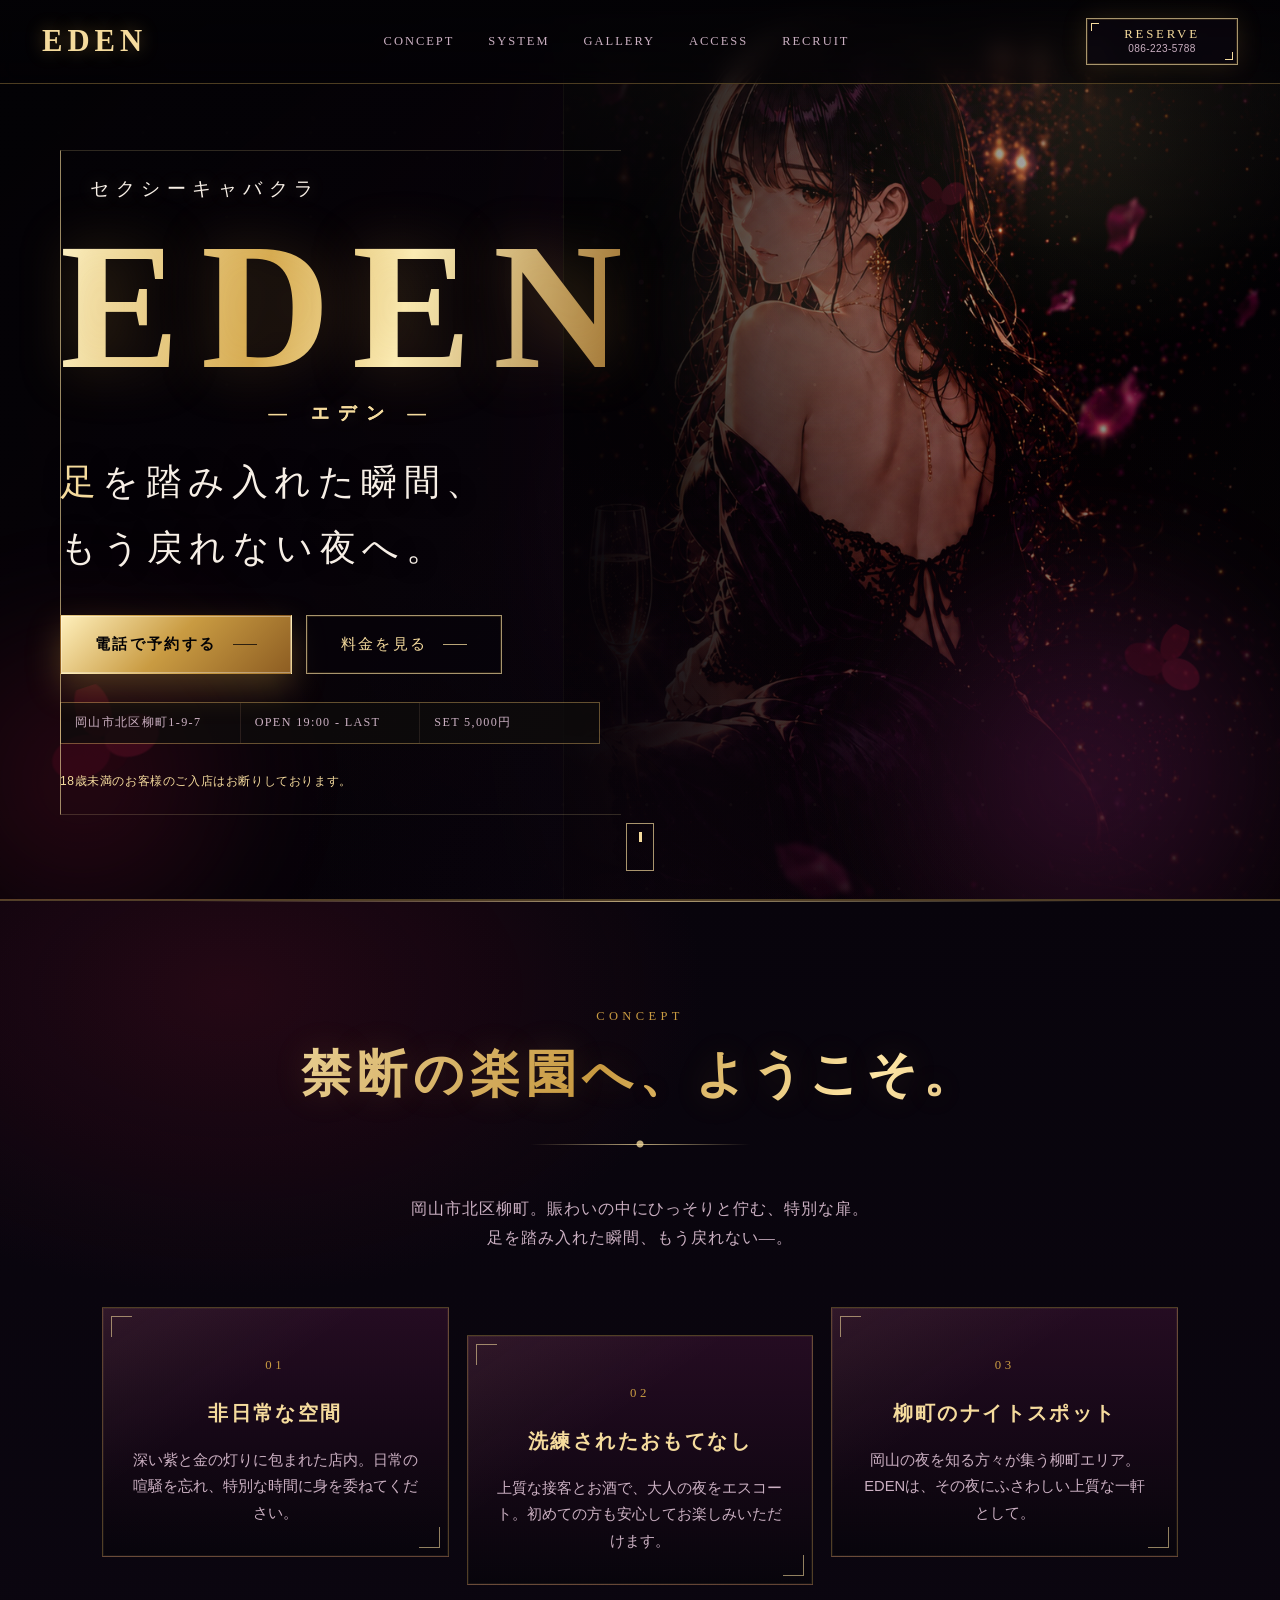
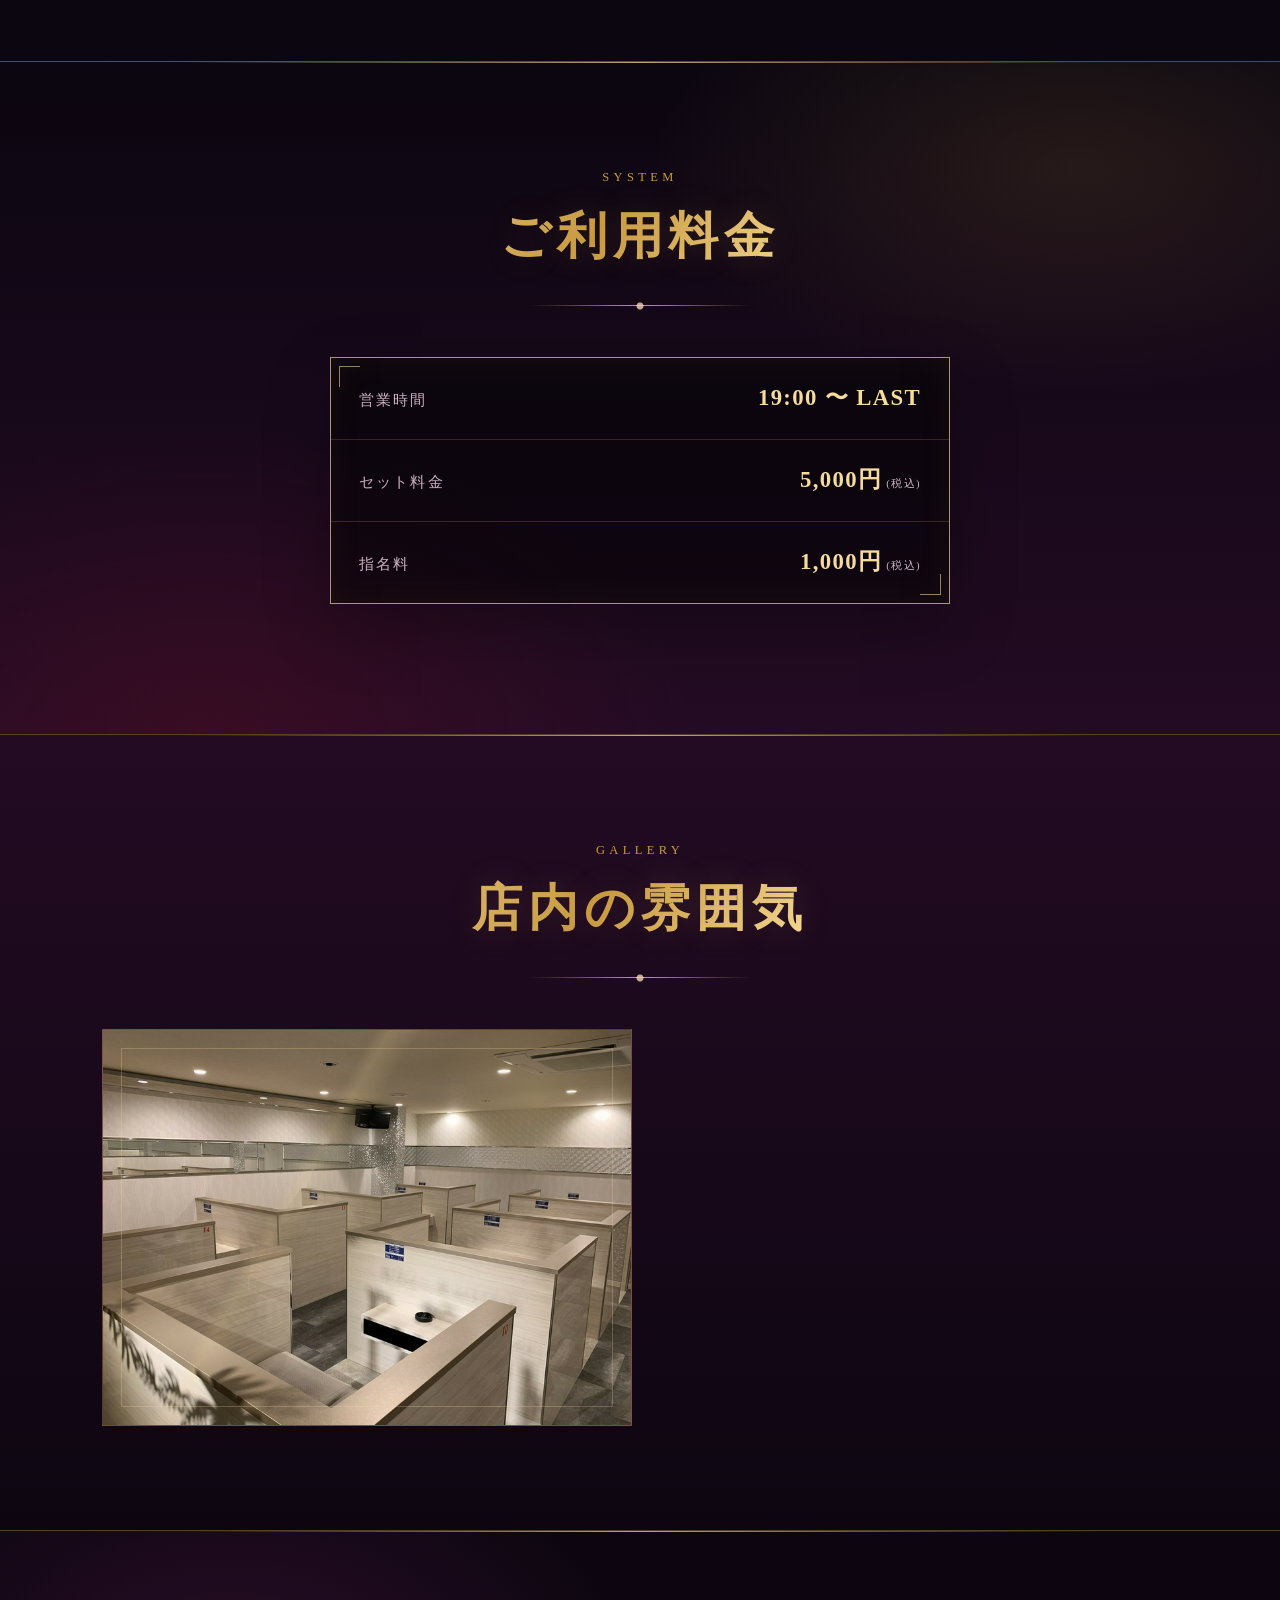
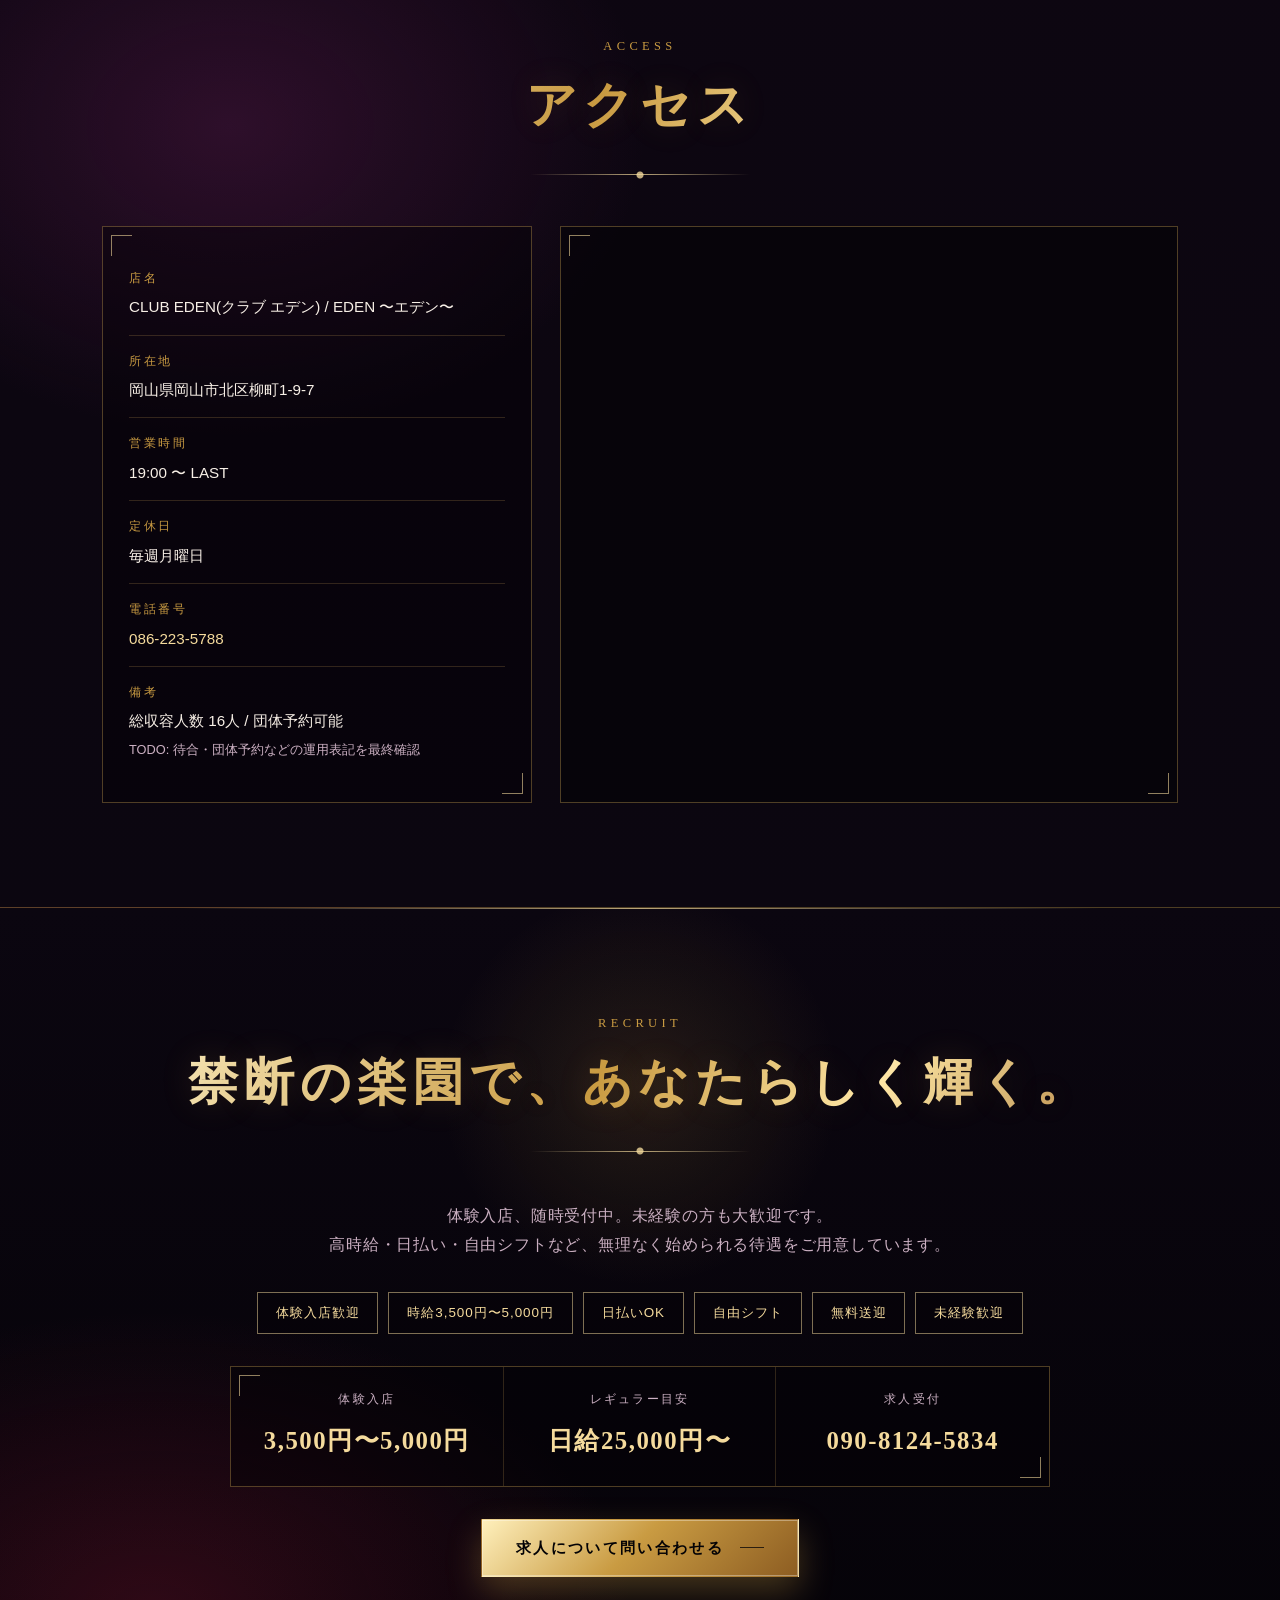
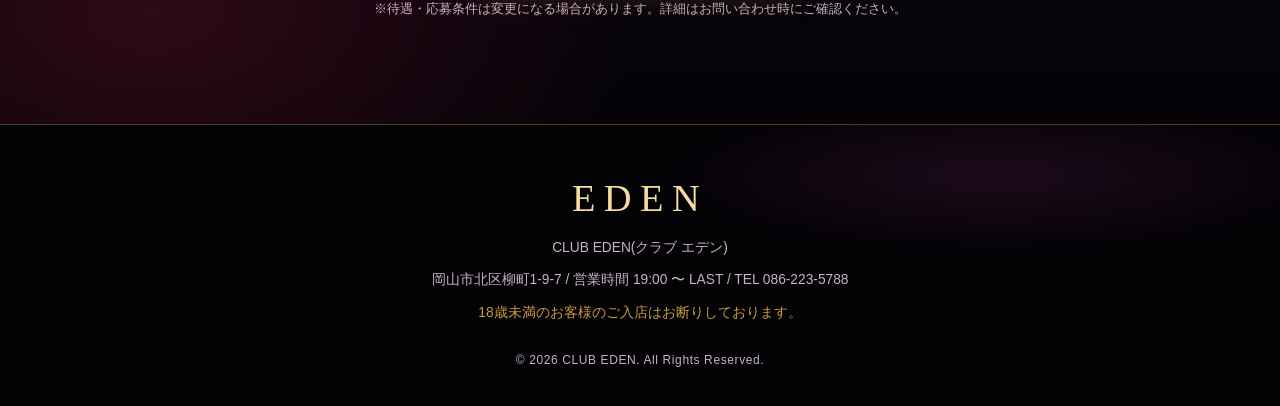
==== commit 78a4ba4c: "content: add hall photo to gallery Replace the gallery placeholder with hall.jpg and layer the exist" ====
--- a/index.html
+++ b/index.html
@@ -189,8 +189,9 @@
       <p class="section__eyebrow">Gallery</p>
       <h2 class="section__title">店内の雰囲気</h2>
       <div class="gallery__grid">
-        <div class="gallery__item"><span>Photo</span></div>
-
+        <div class="gallery__item">
+          <img src="assets/images/hall.jpg" alt="店内のボックス席" loading="lazy" decoding="async">
+        </div>
       </div>
     </div>
   </section>
--- a/assets/css/style.css
+++ b/assets/css/style.css
@@ -1032,6 +1032,7 @@
   content: "";
   position: absolute;
   inset: 18px;
+  z-index: 2;
   border: 1px solid rgba(245, 219, 157, 0.24);
 }
 
@@ -1039,23 +1040,19 @@
   content: "";
   position: absolute;
   inset: 0;
+  z-index: 1;
   background:
     linear-gradient(120deg, transparent 0 36%, rgba(245, 219, 157, 0.16) 38%, transparent 42%),
     radial-gradient(circle at 82% 18%, rgba(245, 219, 157, 0.22), transparent 18%);
 }
 
-.gallery__item span {
-  position: relative;
-  z-index: 1;
+.gallery__item img {
+  position: absolute;
+  inset: 0;
+  z-index: 0;
+  width: 100%;
   height: 100%;
-  display: flex;
-  align-items: center;
-  justify-content: center;
-  font-family: var(--font-serif);
-  letter-spacing: 0.22em;
-  font-size: 0.75rem;
-  color: var(--color-text-muted);
-  text-transform: uppercase;
+  object-fit: cover;
 }
 
 @media (min-width: 768px) {
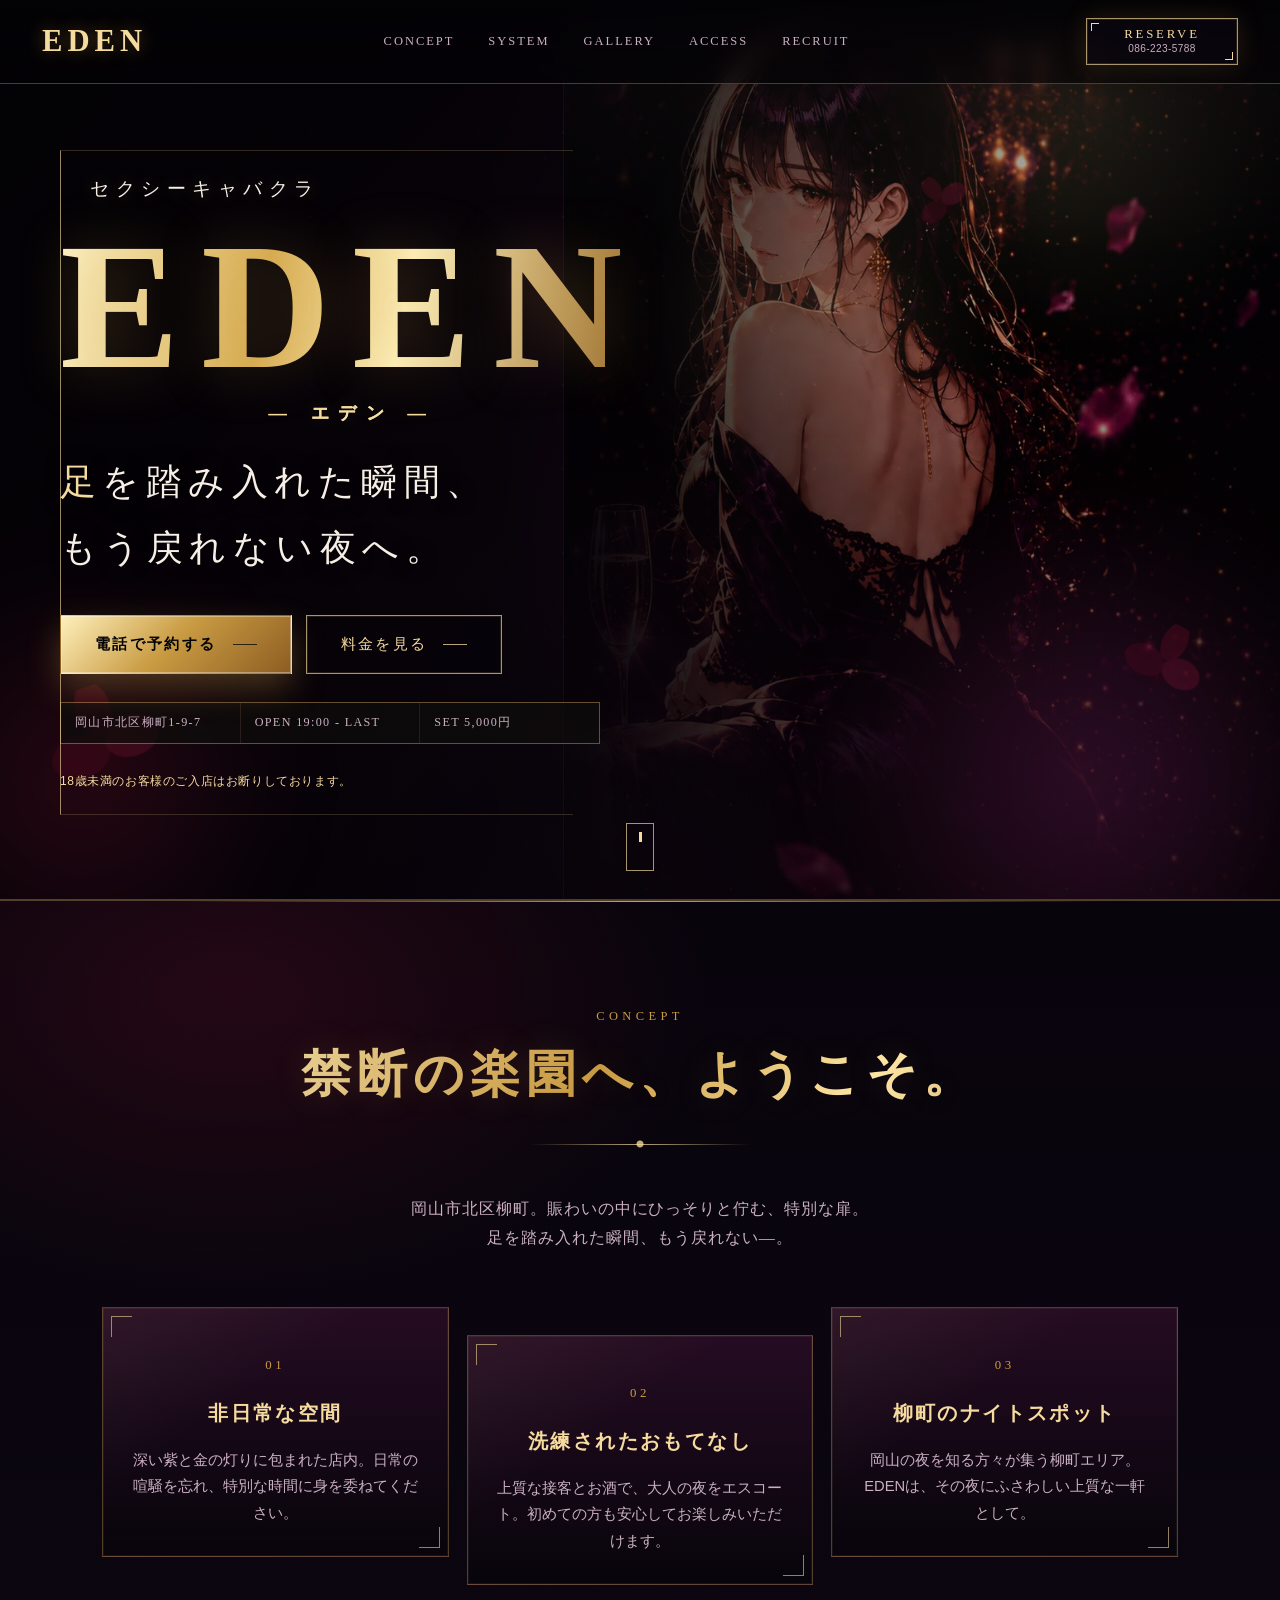
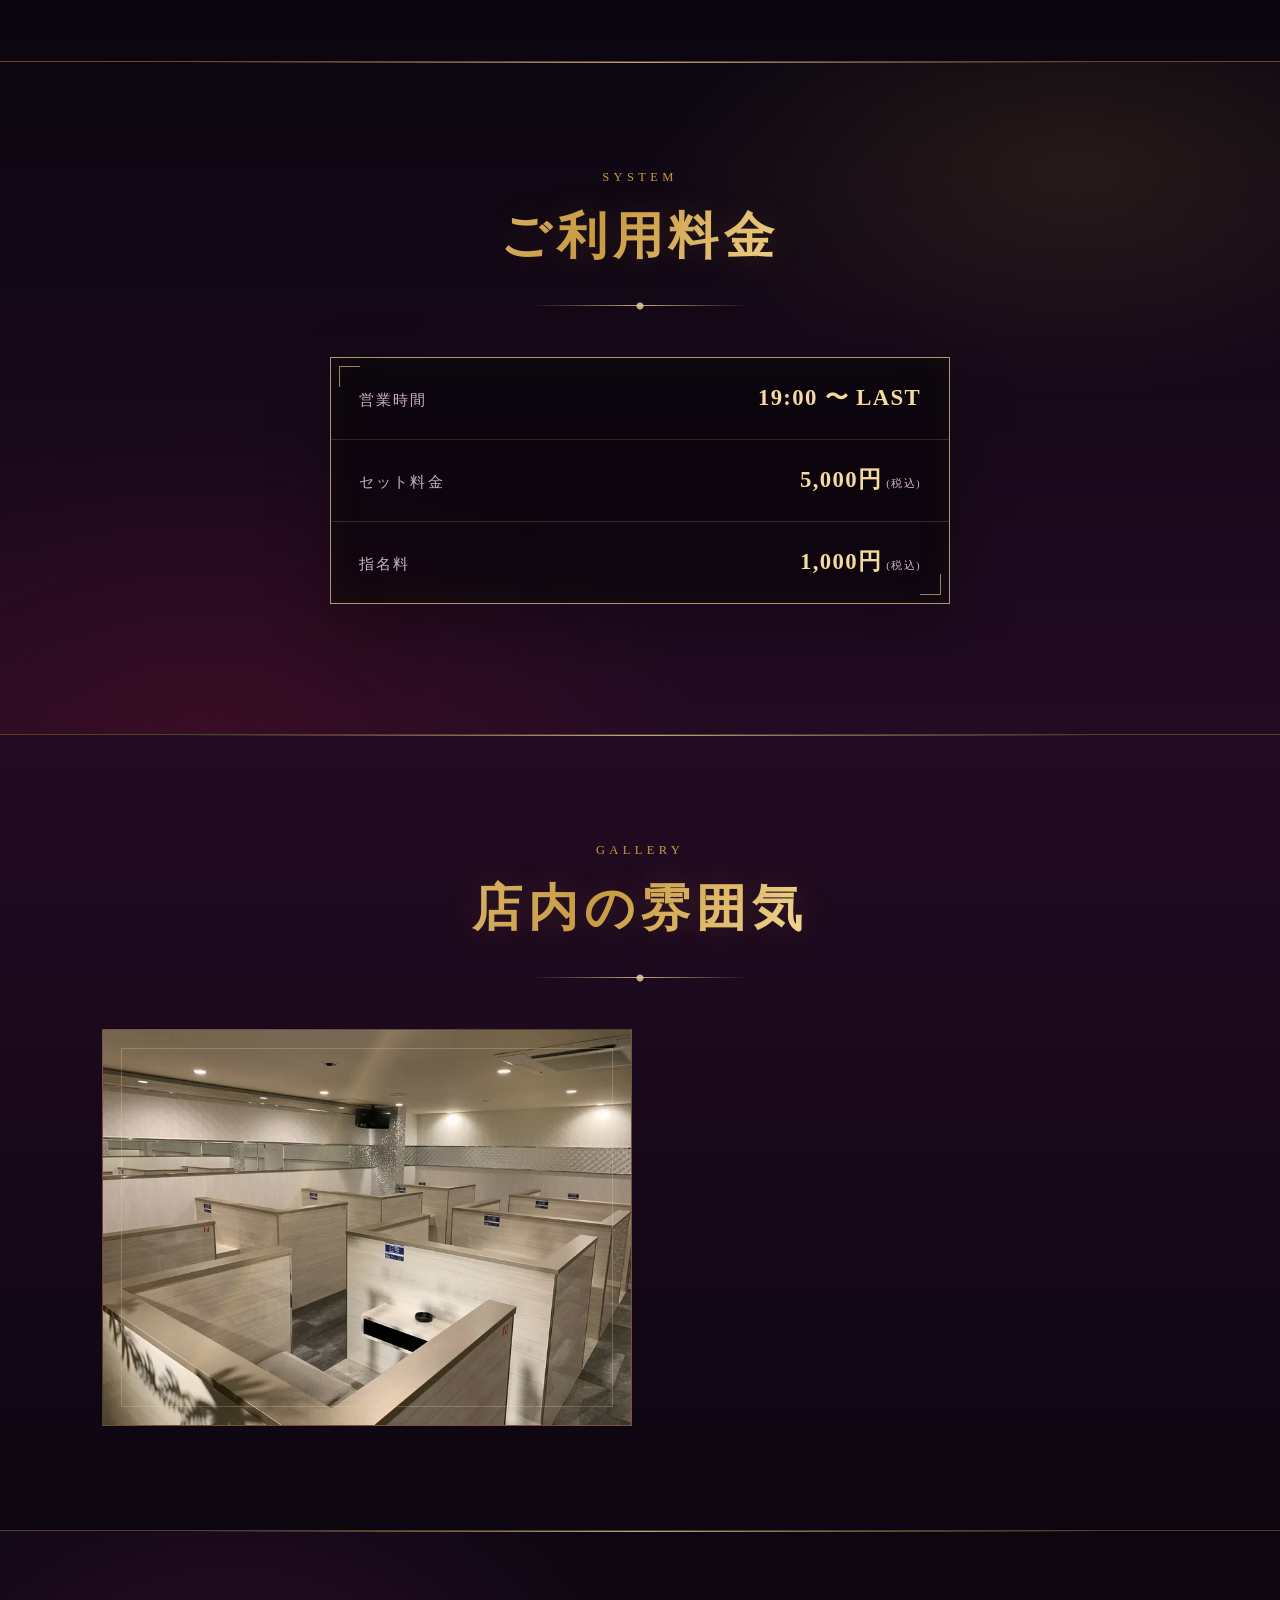
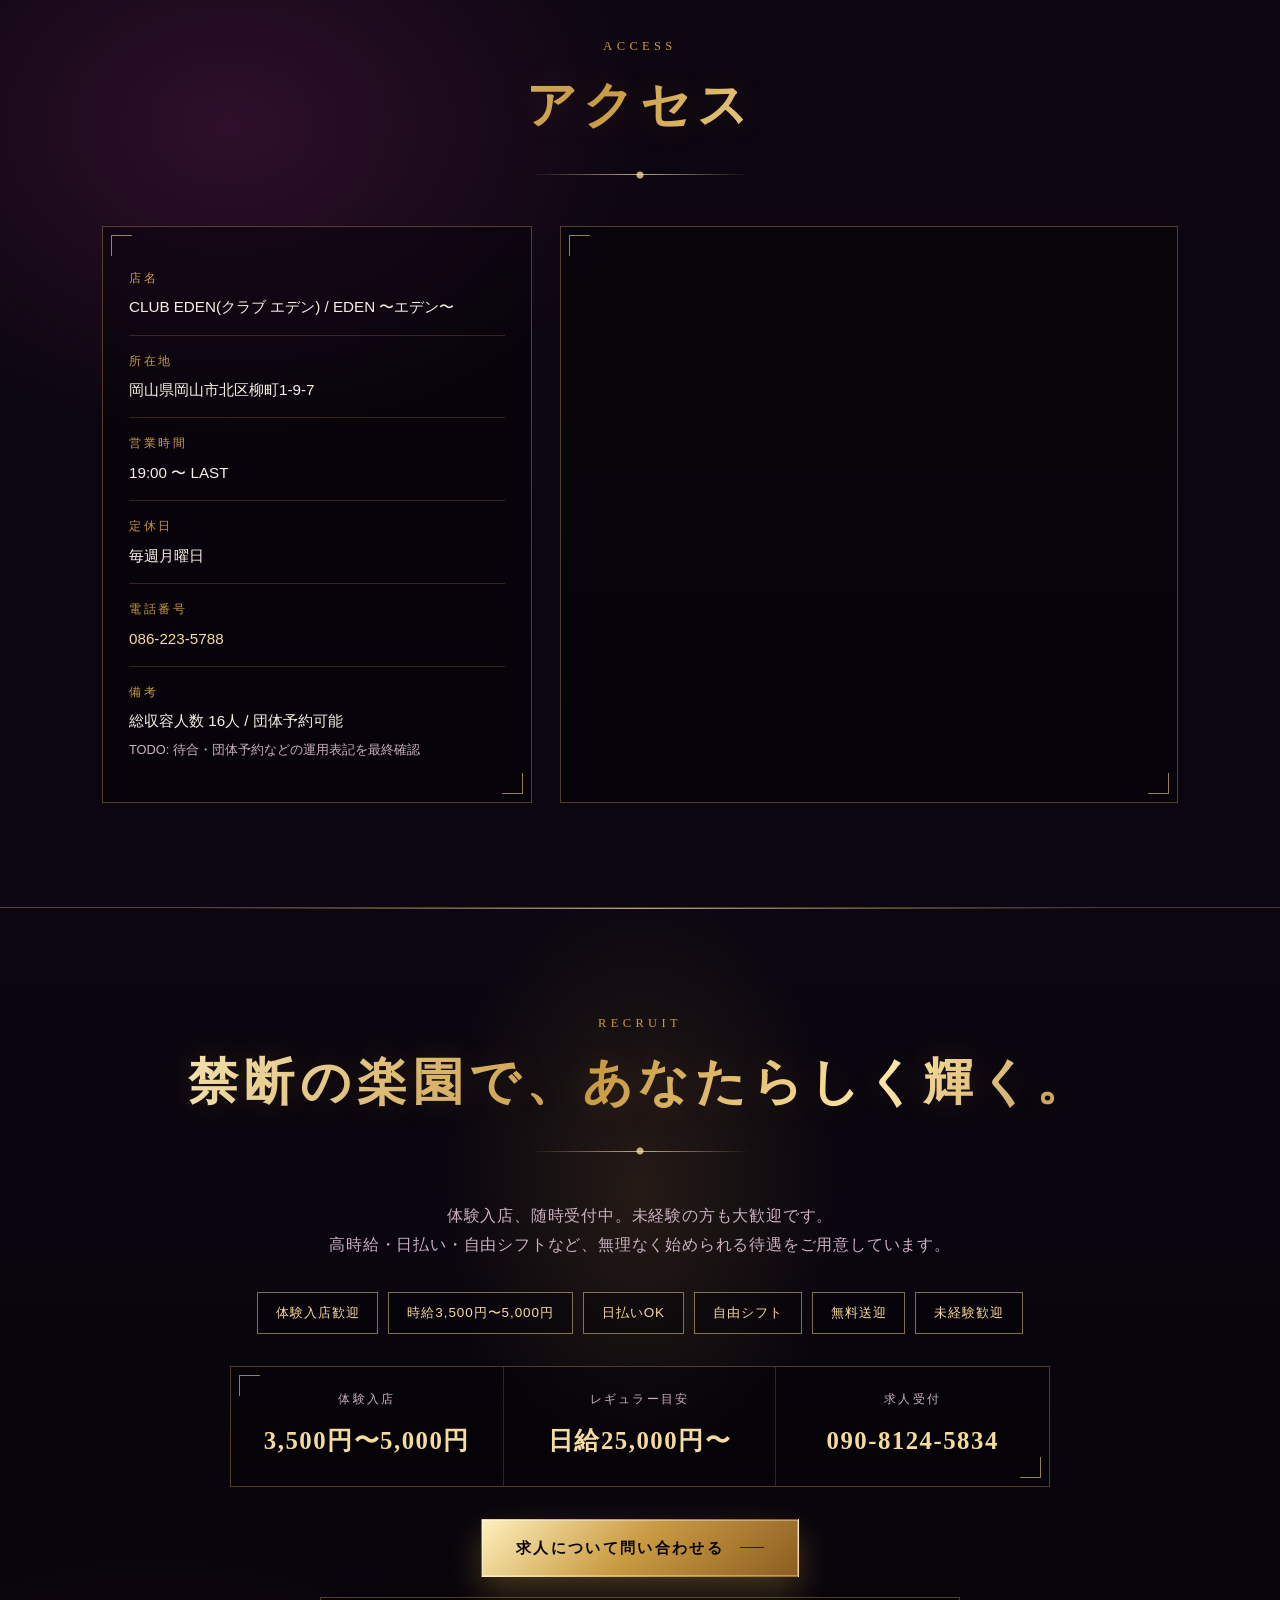
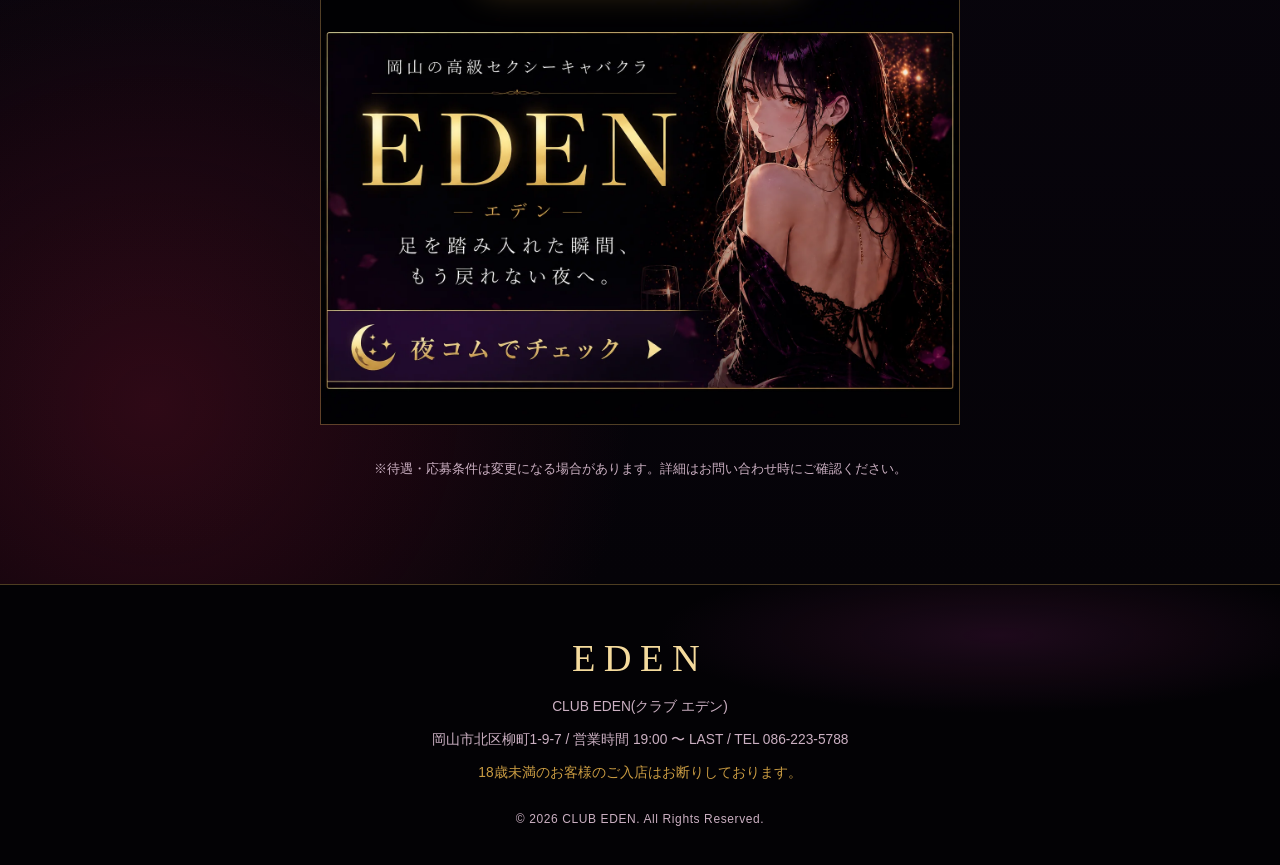
==== commit 88b69e3d: "feat: convert images to webp, add yorucom banner, shorten hero gold line - Serve hero/hall/yorucom_b" ====
--- a/index.html
+++ b/index.html
@@ -94,7 +94,10 @@
   <section class="hero" id="hero">
     <div class="hero__bg" aria-hidden="true">
       <div class="hero__media">
-        <img src="assets/images/hero.jpg" alt="" class="hero__image" loading="eager" decoding="async">
+        <picture>
+          <source srcset="assets/images/hero.webp" type="image/webp">
+          <img src="assets/images/hero.jpg" alt="" class="hero__image" loading="eager" decoding="async">
+        </picture>
       </div>
       <span class="hero__bloom hero__bloom--gold"></span>
       <span class="hero__bloom hero__bloom--purple"></span>
@@ -110,7 +113,10 @@
           <h1 class="hero__logo">EDEN<span class="hero__logo-sub">&mdash; エデン &mdash;</span></h1>
         </div>
         <div class="hero__mobile-portrait" aria-hidden="true">
-          <img src="assets/images/hero.jpg" alt="" loading="eager" decoding="async">
+          <picture>
+            <source srcset="assets/images/hero.webp" type="image/webp">
+            <img src="assets/images/hero.jpg" alt="" loading="eager" decoding="async">
+          </picture>
           <p class="hero__mobile-catch">足を踏み入れた瞬間、<br>もう戻れない夜へ。</p>
         </div>
       </div>
@@ -190,7 +196,10 @@
       <h2 class="section__title">店内の雰囲気</h2>
       <div class="gallery__grid">
         <div class="gallery__item">
-          <img src="assets/images/hall.jpg" alt="店内のボックス席" loading="lazy" decoding="async">
+          <picture>
+            <source srcset="assets/images/hall.webp" type="image/webp">
+            <img src="assets/images/hall.jpg" alt="店内のボックス席" loading="lazy" decoding="async">
+          </picture>
         </div>
       </div>
     </div>
@@ -276,6 +285,12 @@
       <div class="recruit__cta">
         <a href="tel:090-8124-5834" class="btn btn--primary">求人について問い合わせる</a>
       </div>
+      <a href="https://www.yorucom.com/mshop/63157392/" class="recruit__banner" target="_blank" rel="noopener noreferrer">
+        <picture>
+          <source srcset="assets/images/yorucom_bn.webp" type="image/webp">
+          <img src="assets/images/yorucom_bn.png" alt="夜コムでCLUB EDENの求人をチェック" loading="lazy" decoding="async">
+        </picture>
+      </a>
       <p class="recruit__note"><!-- TODO: 寮・託児所・交通費支給などの詳細条件は店舗側で最終確認 -->※待遇・応募条件は変更になる場合があります。詳細はお問い合わせ時にご確認ください。</p>
     </div>
   </section>
--- a/assets/css/style.css
+++ b/assets/css/style.css
@@ -74,6 +74,10 @@
   display: block;
 }
 
+picture {
+  display: contents;
+}
+
 a {
   color: inherit;
   text-decoration: none;
@@ -503,7 +507,7 @@
   position: absolute;
   left: clamp(0px, 4vw, 38px);
   top: -22px;
-  width: min(560px, 78vw);
+  width: min(560px, 40vw);
   height: calc(100% + 40px);
   border: 1px solid rgba(245, 219, 157, 0.18);
   border-left-color: rgba(245, 219, 157, 0.62);
@@ -1230,6 +1234,27 @@
   margin-bottom: 20px;
 }
 
+.recruit__banner {
+  display: block;
+  max-width: 640px;
+  margin: 0 auto 32px;
+  border: 1px solid var(--color-border);
+  overflow: hidden;
+  transition: opacity 0.2s ease, transform 0.2s ease, border-color 0.2s ease;
+}
+
+.recruit__banner img {
+  width: 100%;
+  height: auto;
+}
+
+.recruit__banner:hover,
+.recruit__banner:focus-visible {
+  opacity: 0.88;
+  transform: translateY(-2px);
+  border-color: var(--color-border-strong);
+}
+
 .recruit__note {
   max-width: 760px;
   margin: 0 auto;
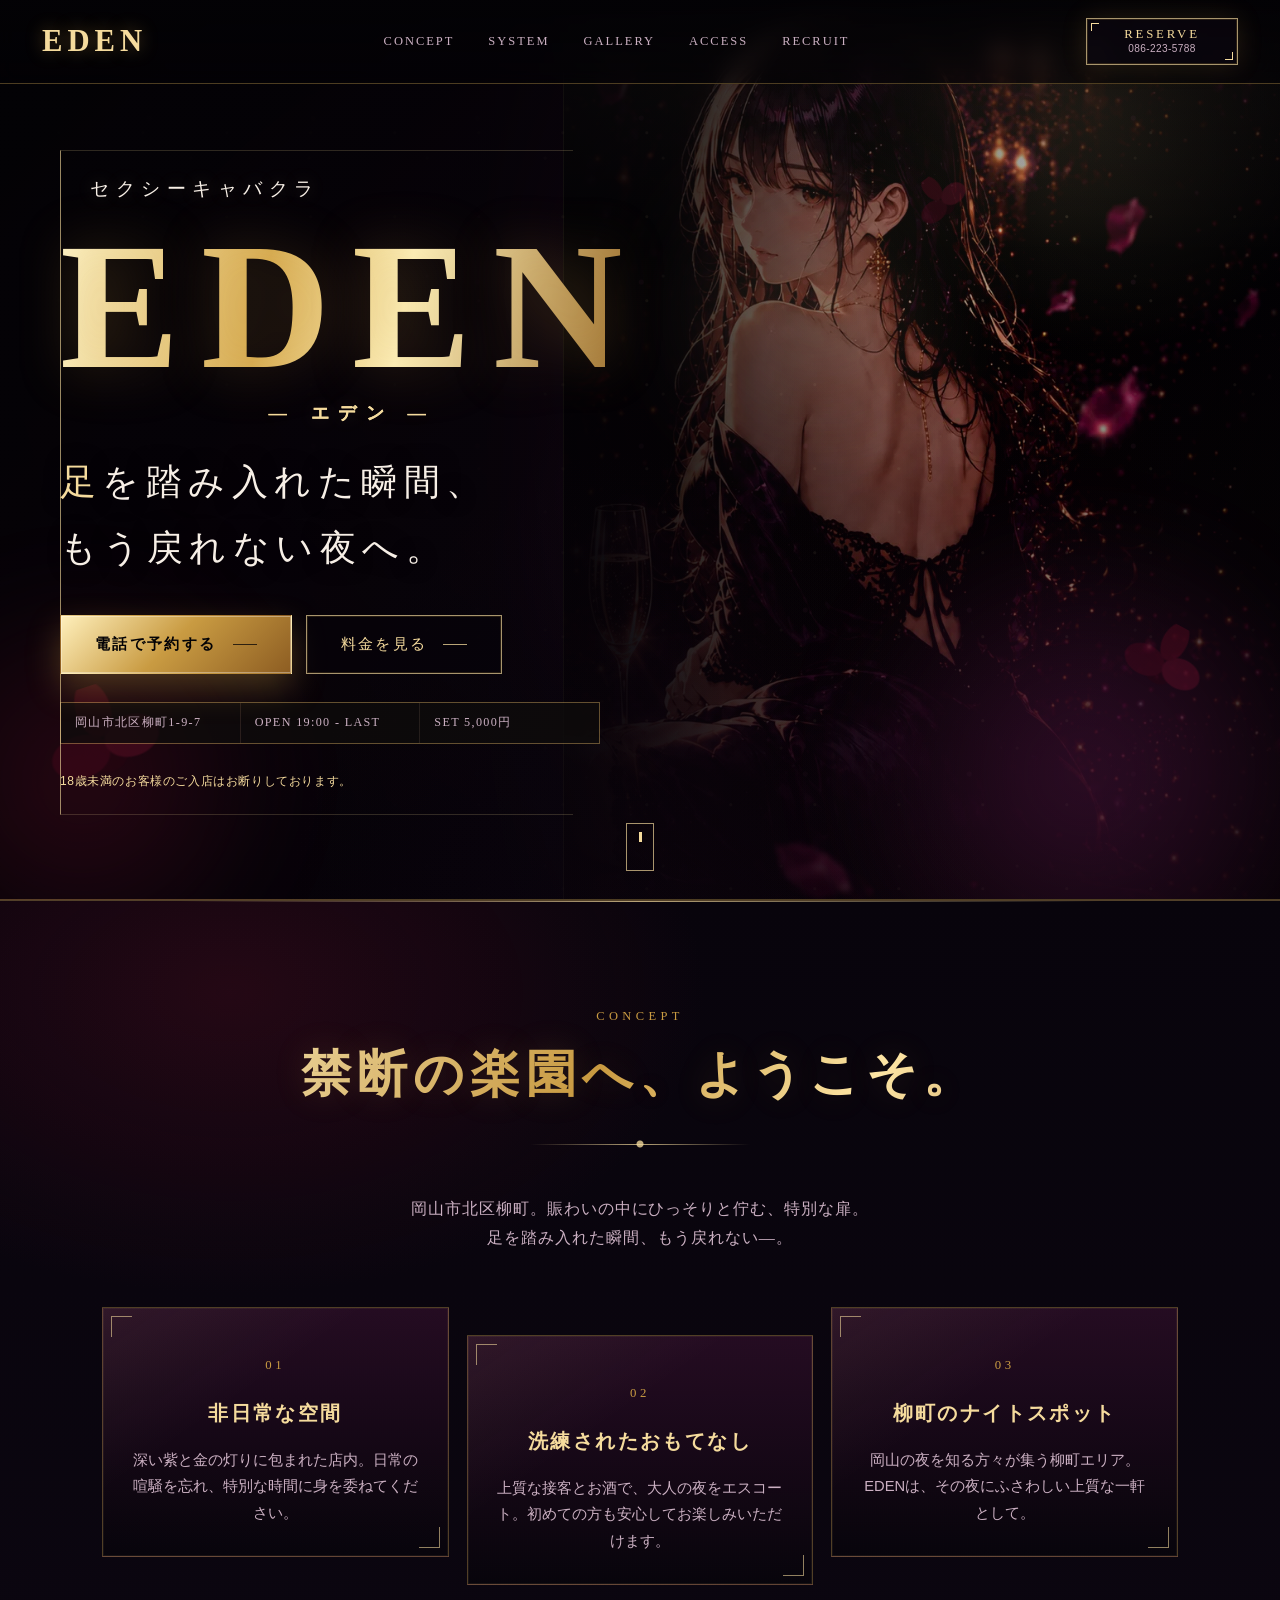
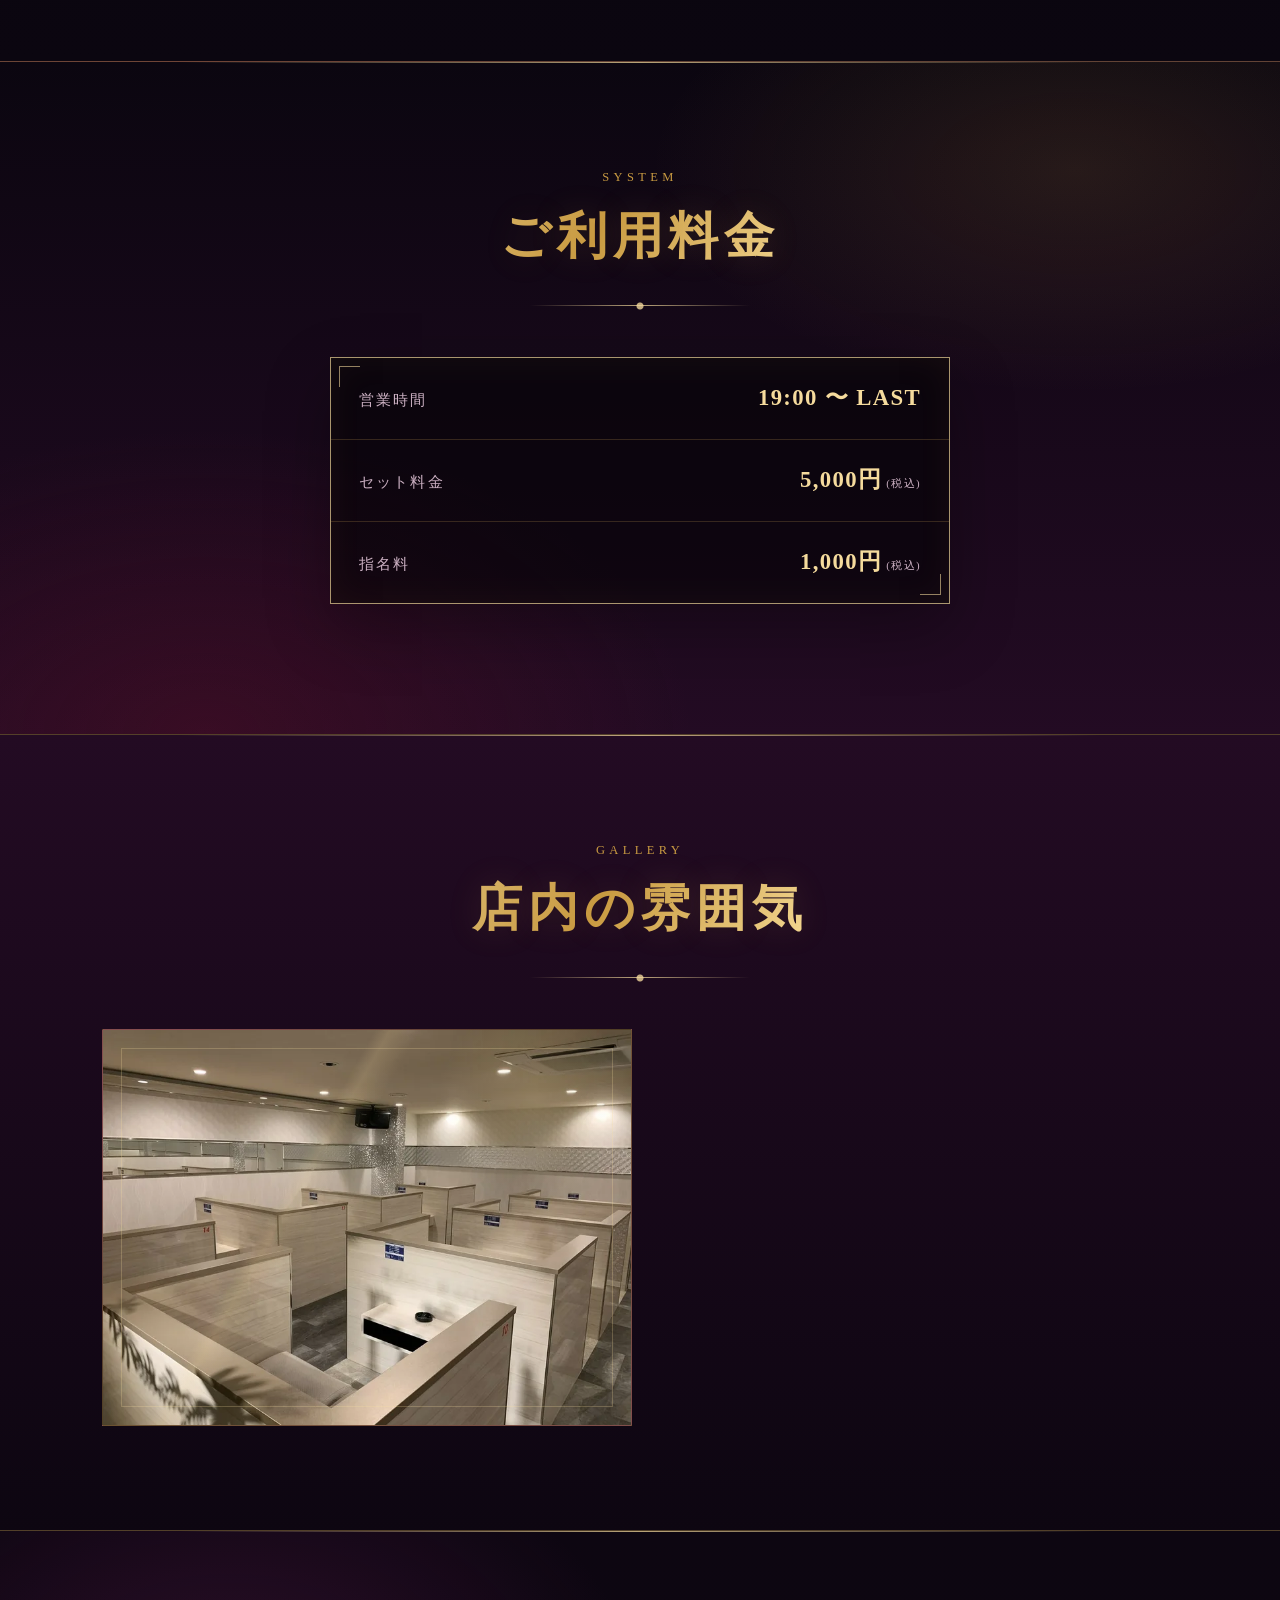
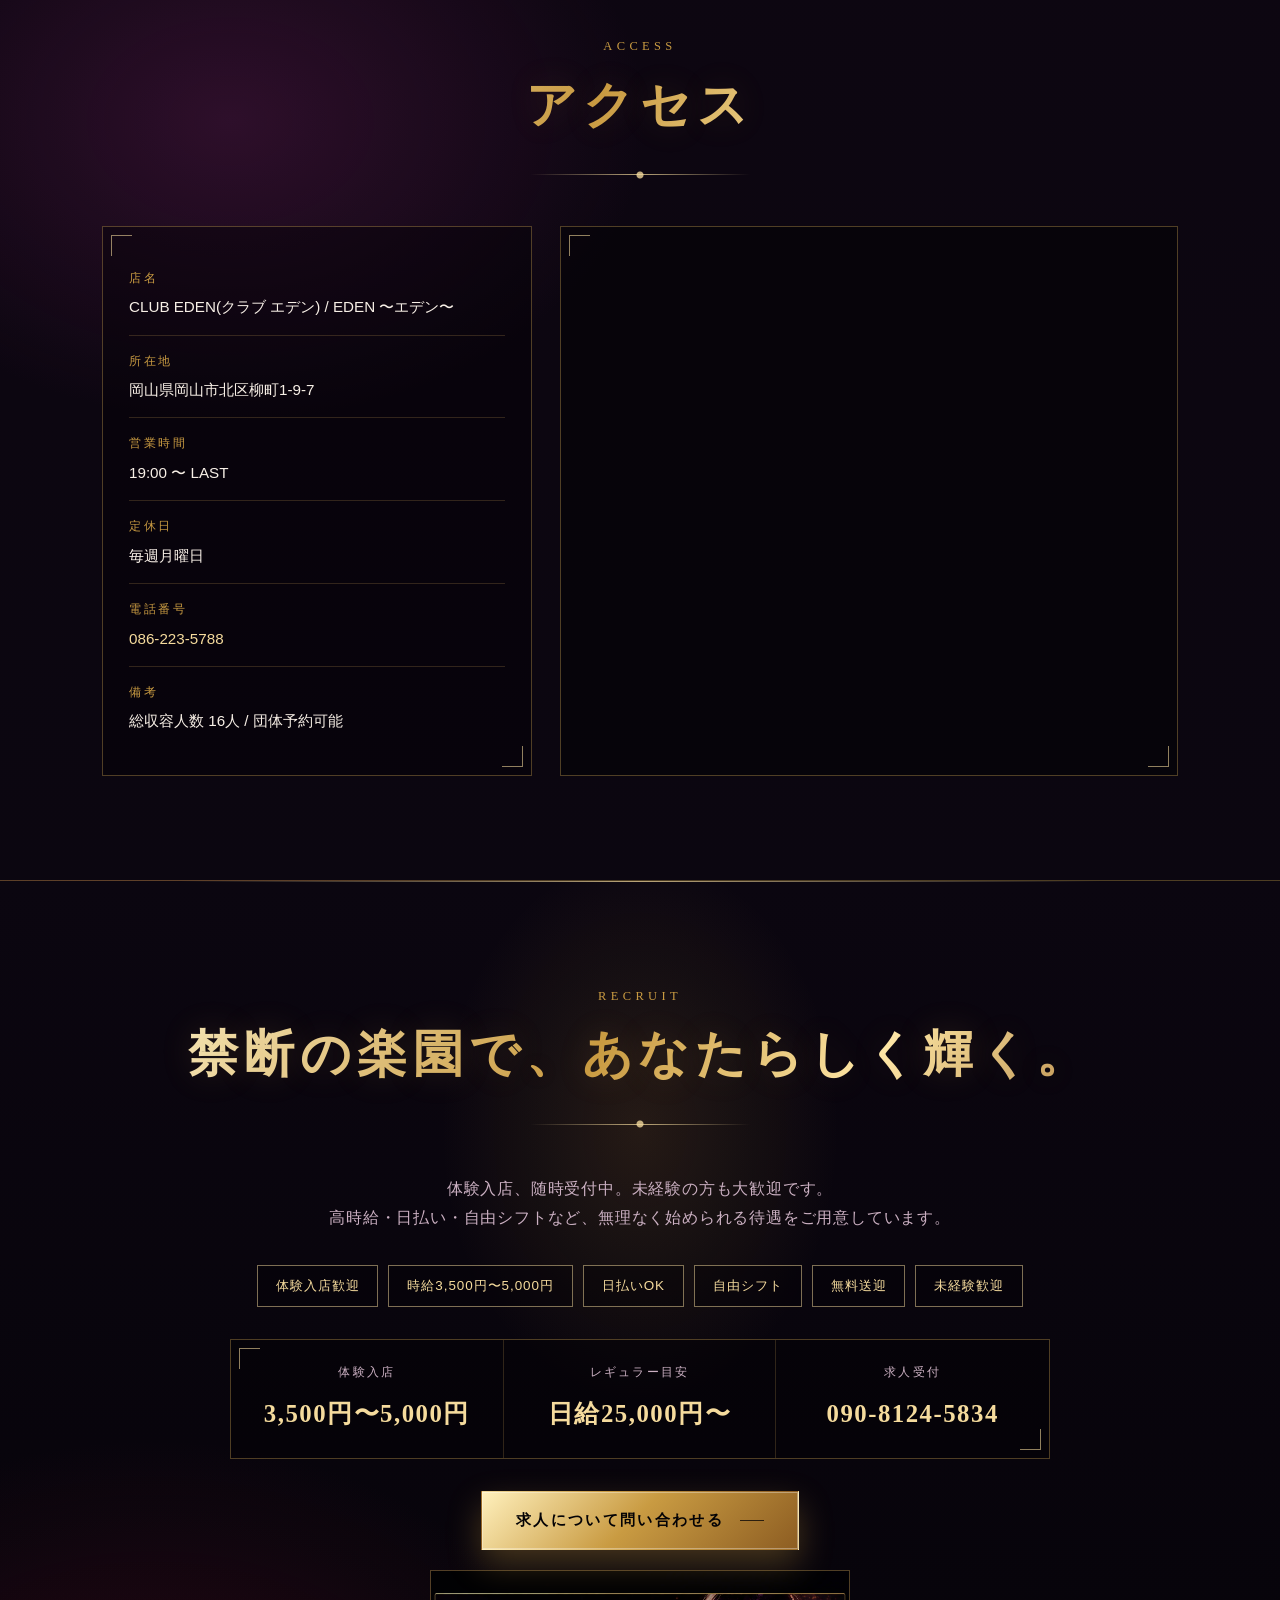
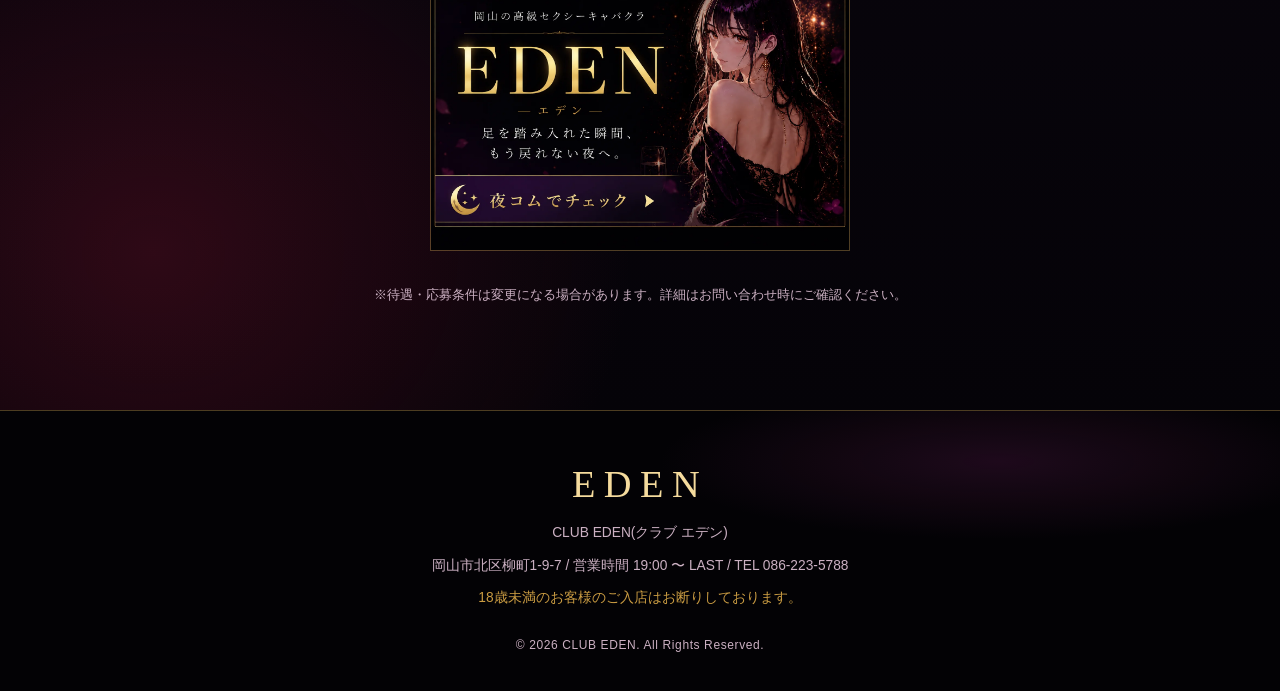
==== commit 289706f1: "Update index" ====
--- a/index.html
+++ b/index.html
@@ -235,7 +235,7 @@
             </div>
             <div class="access__row">
               <dt>備考</dt>
-              <dd>総収容人数 16人 / 団体予約可能<br><!-- TODO: 公式サイトとして掲載する表記範囲を店舗側で最終確認 --><span class="access__todo">TODO: 待合・団体予約などの運用表記を最終確認</span></dd>
+              <dd>総収容人数 16人 / 団体予約可能</dd>
             </div>
           </dl>
         </div>
--- a/assets/css/style.css
+++ b/assets/css/style.css
@@ -1236,7 +1236,7 @@
 
 .recruit__banner {
   display: block;
-  max-width: 640px;
+  max-width: 420px;
   margin: 0 auto 32px;
   border: 1px solid var(--color-border);
   overflow: hidden;
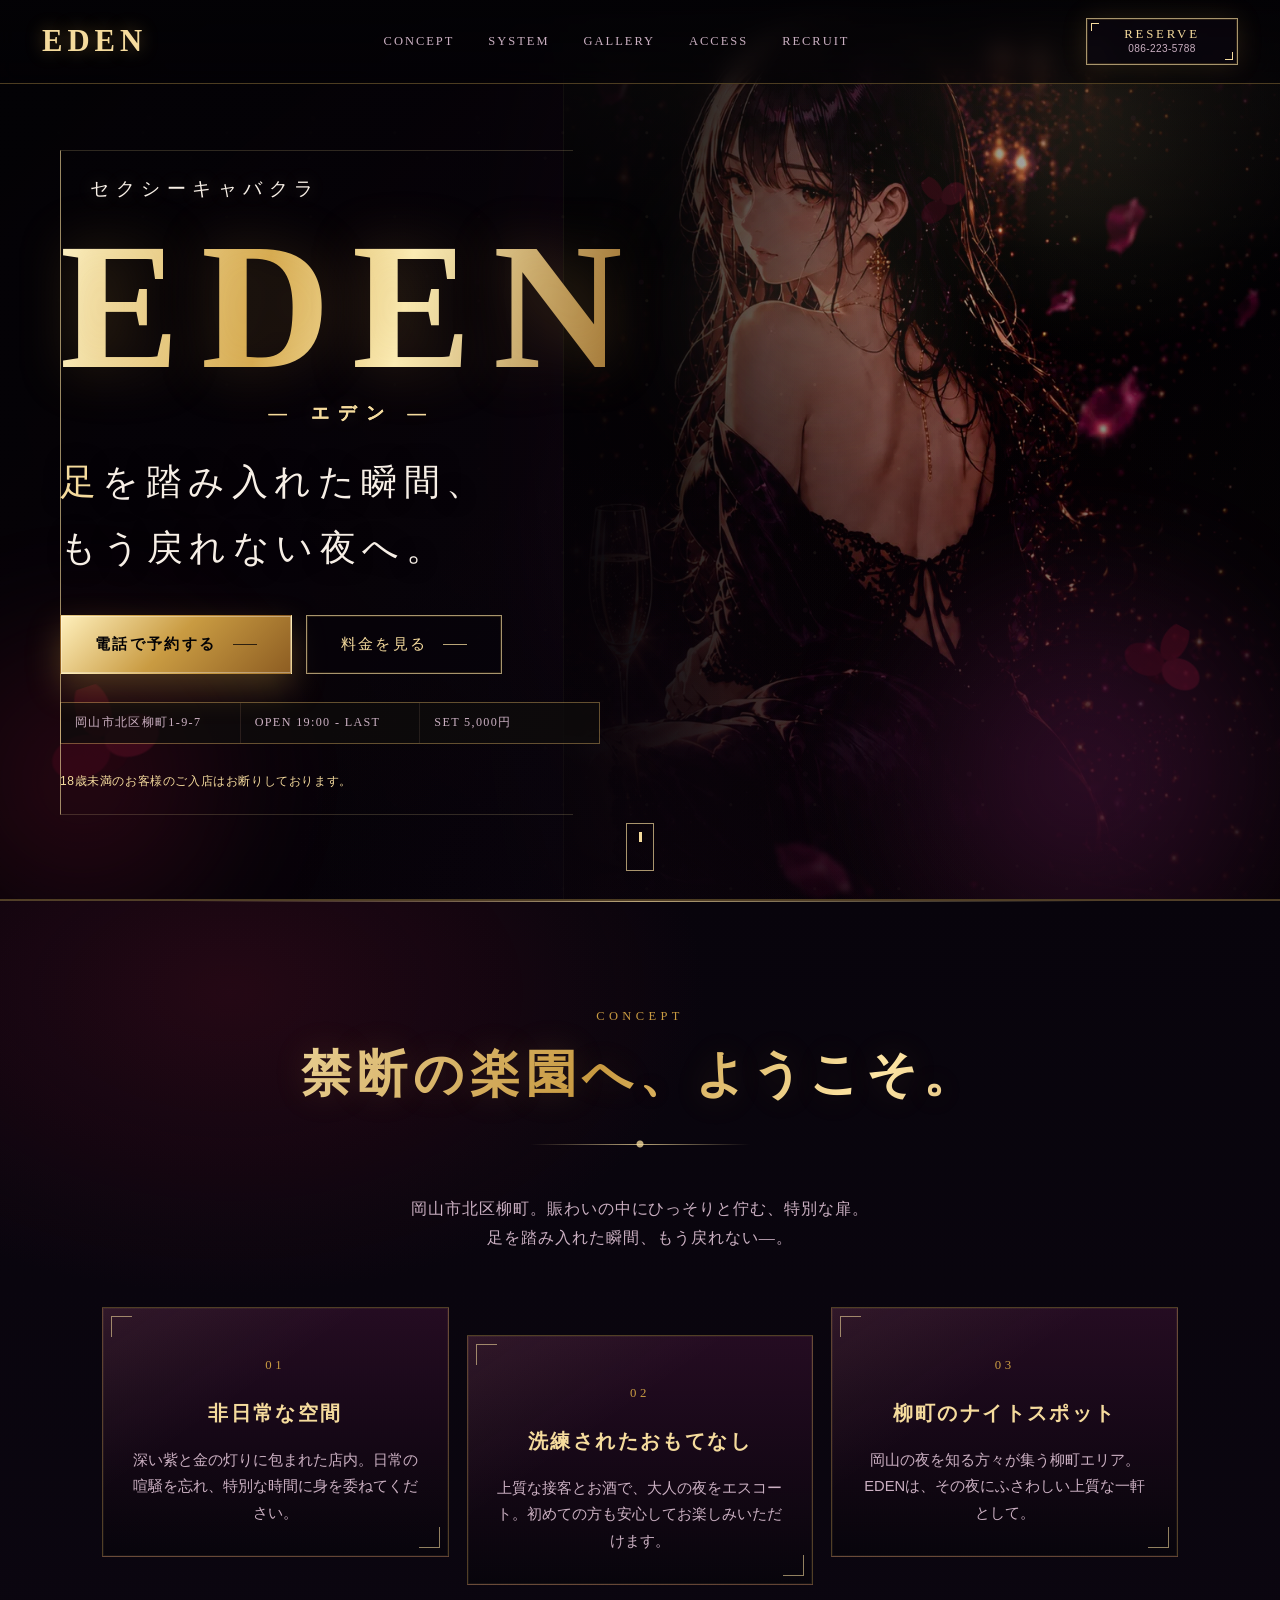
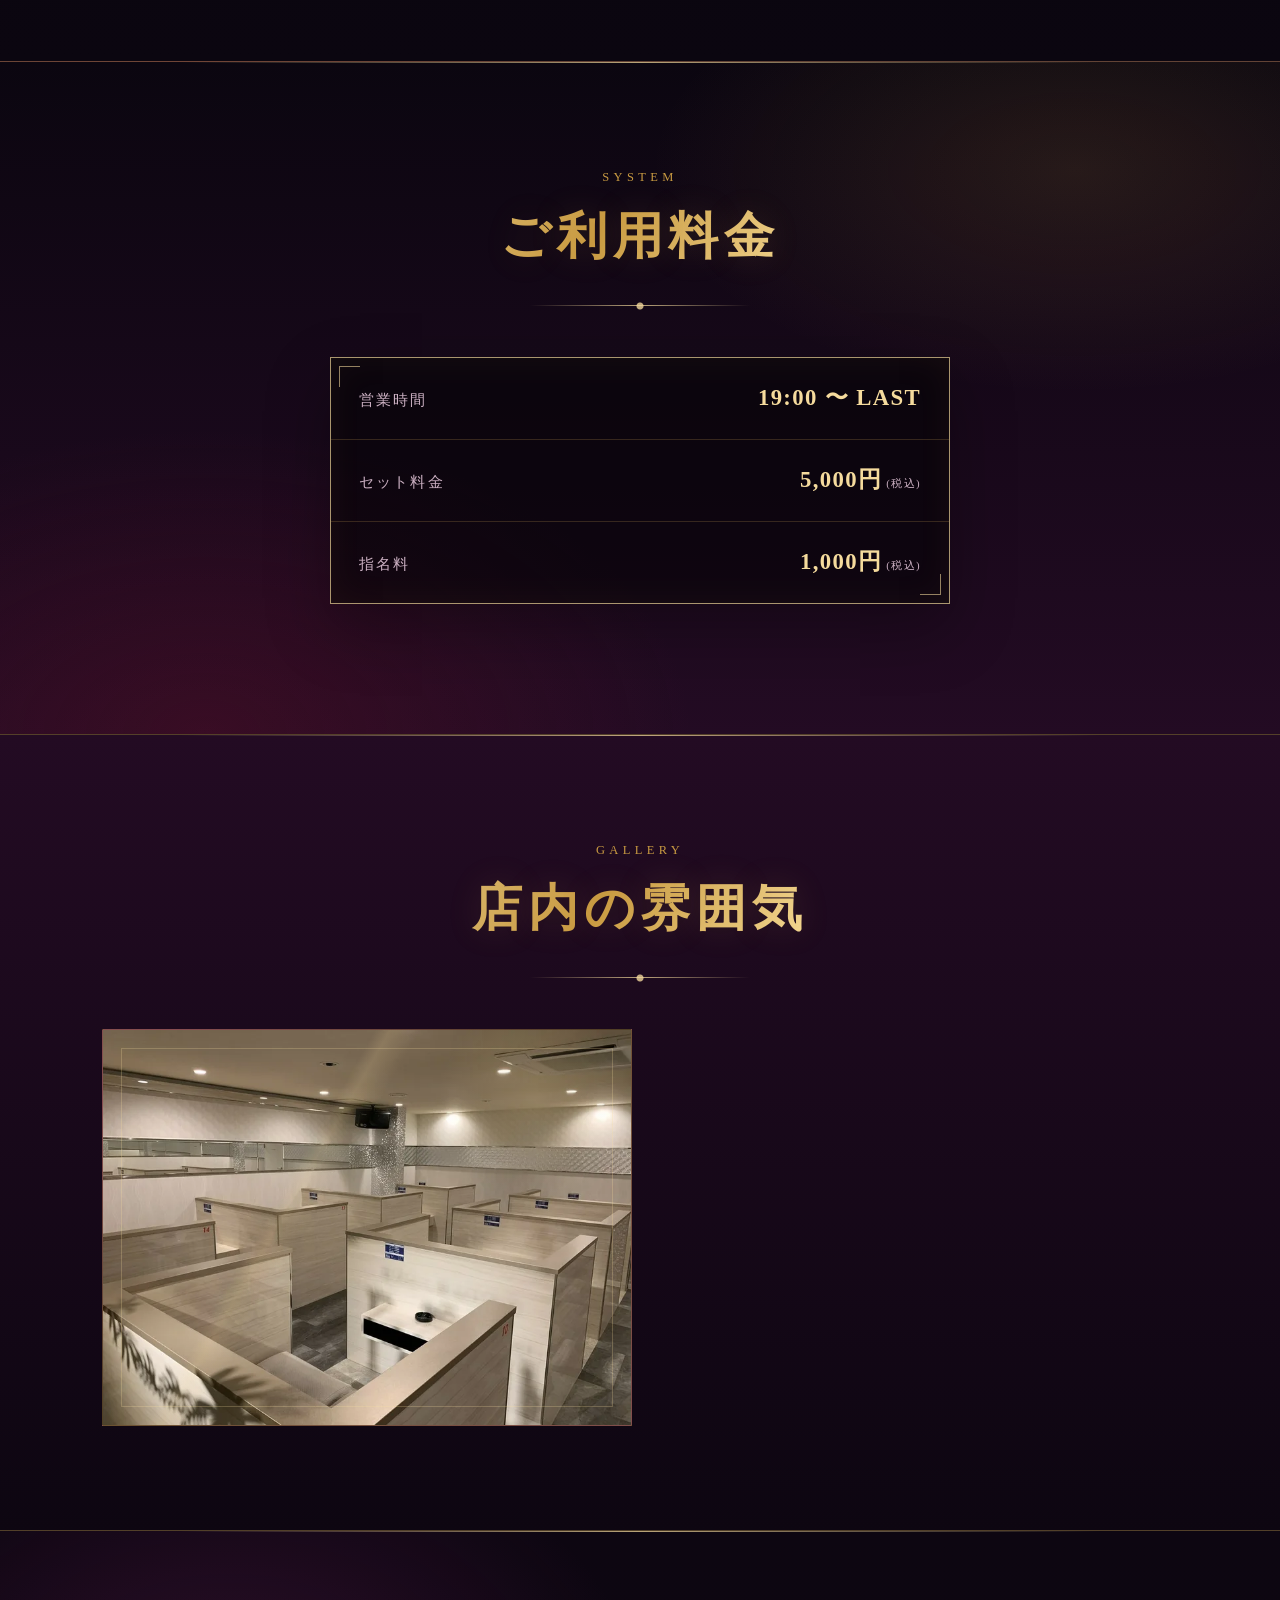
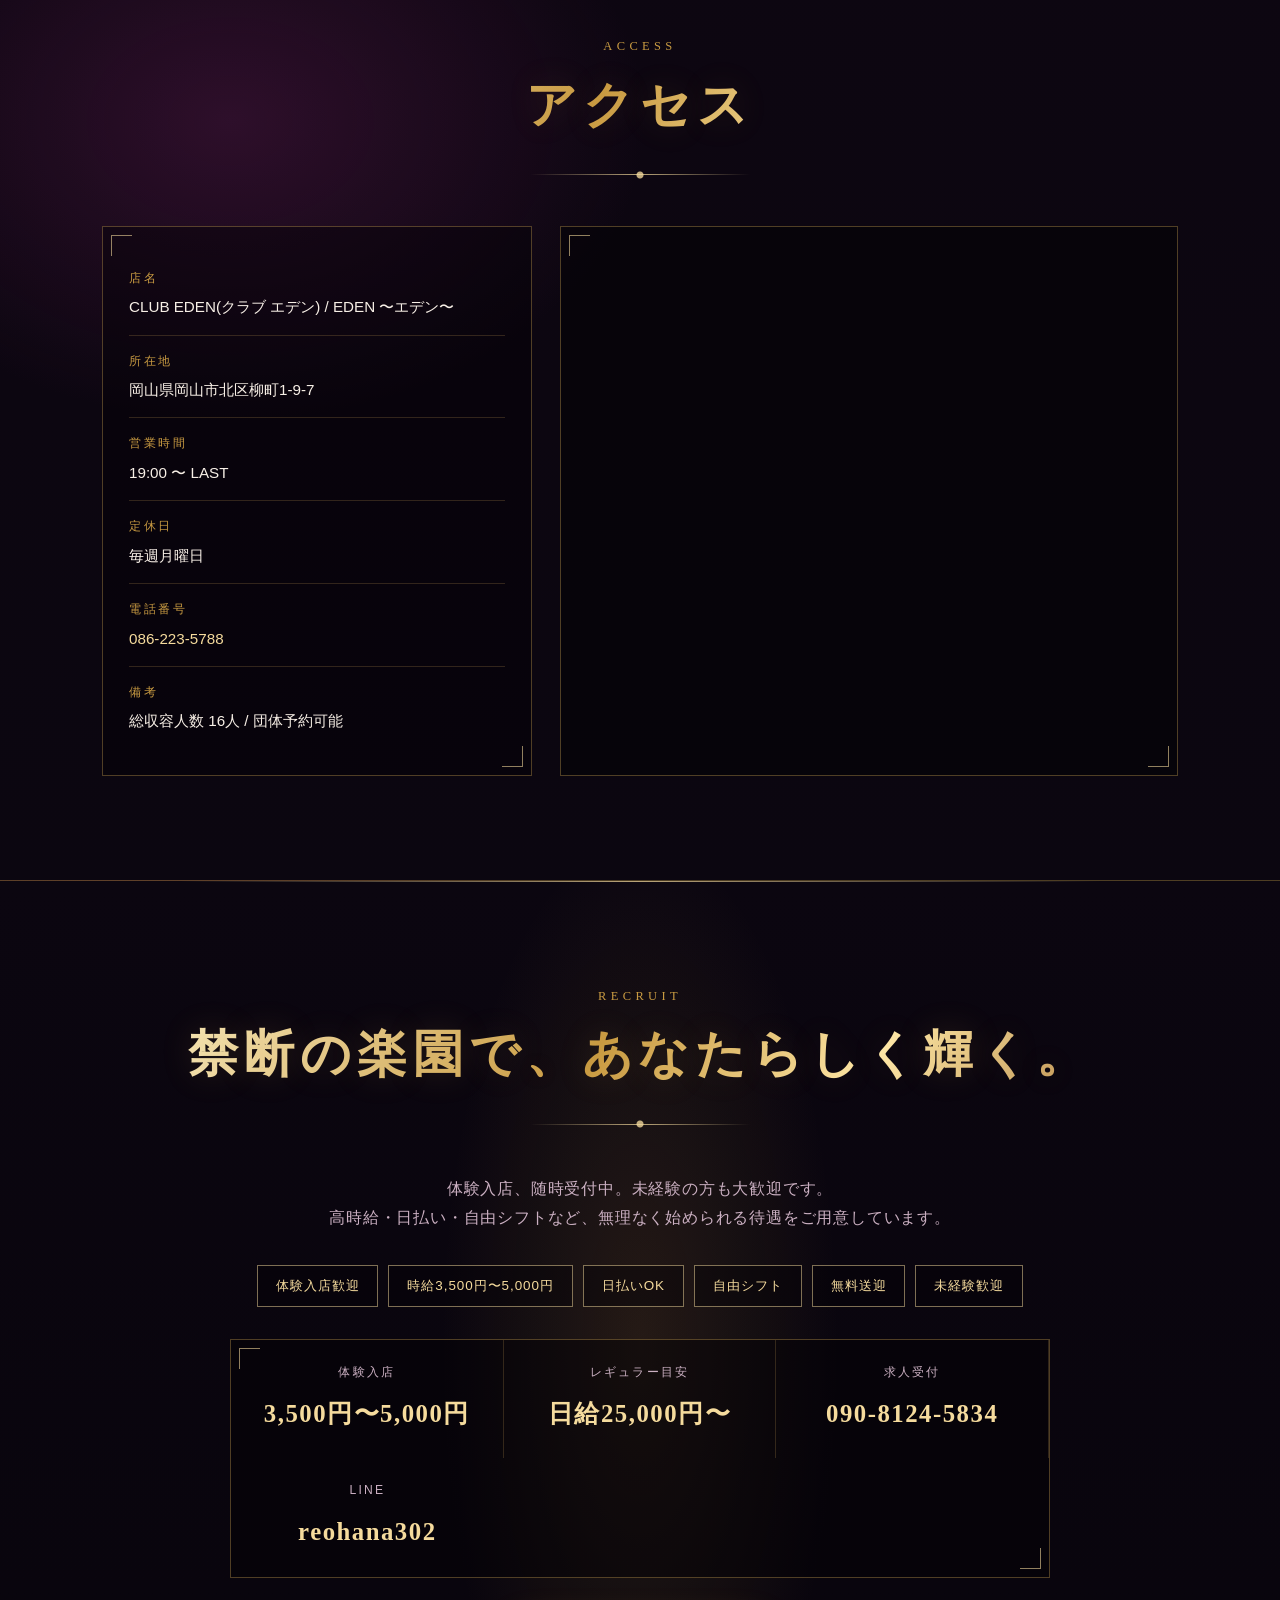
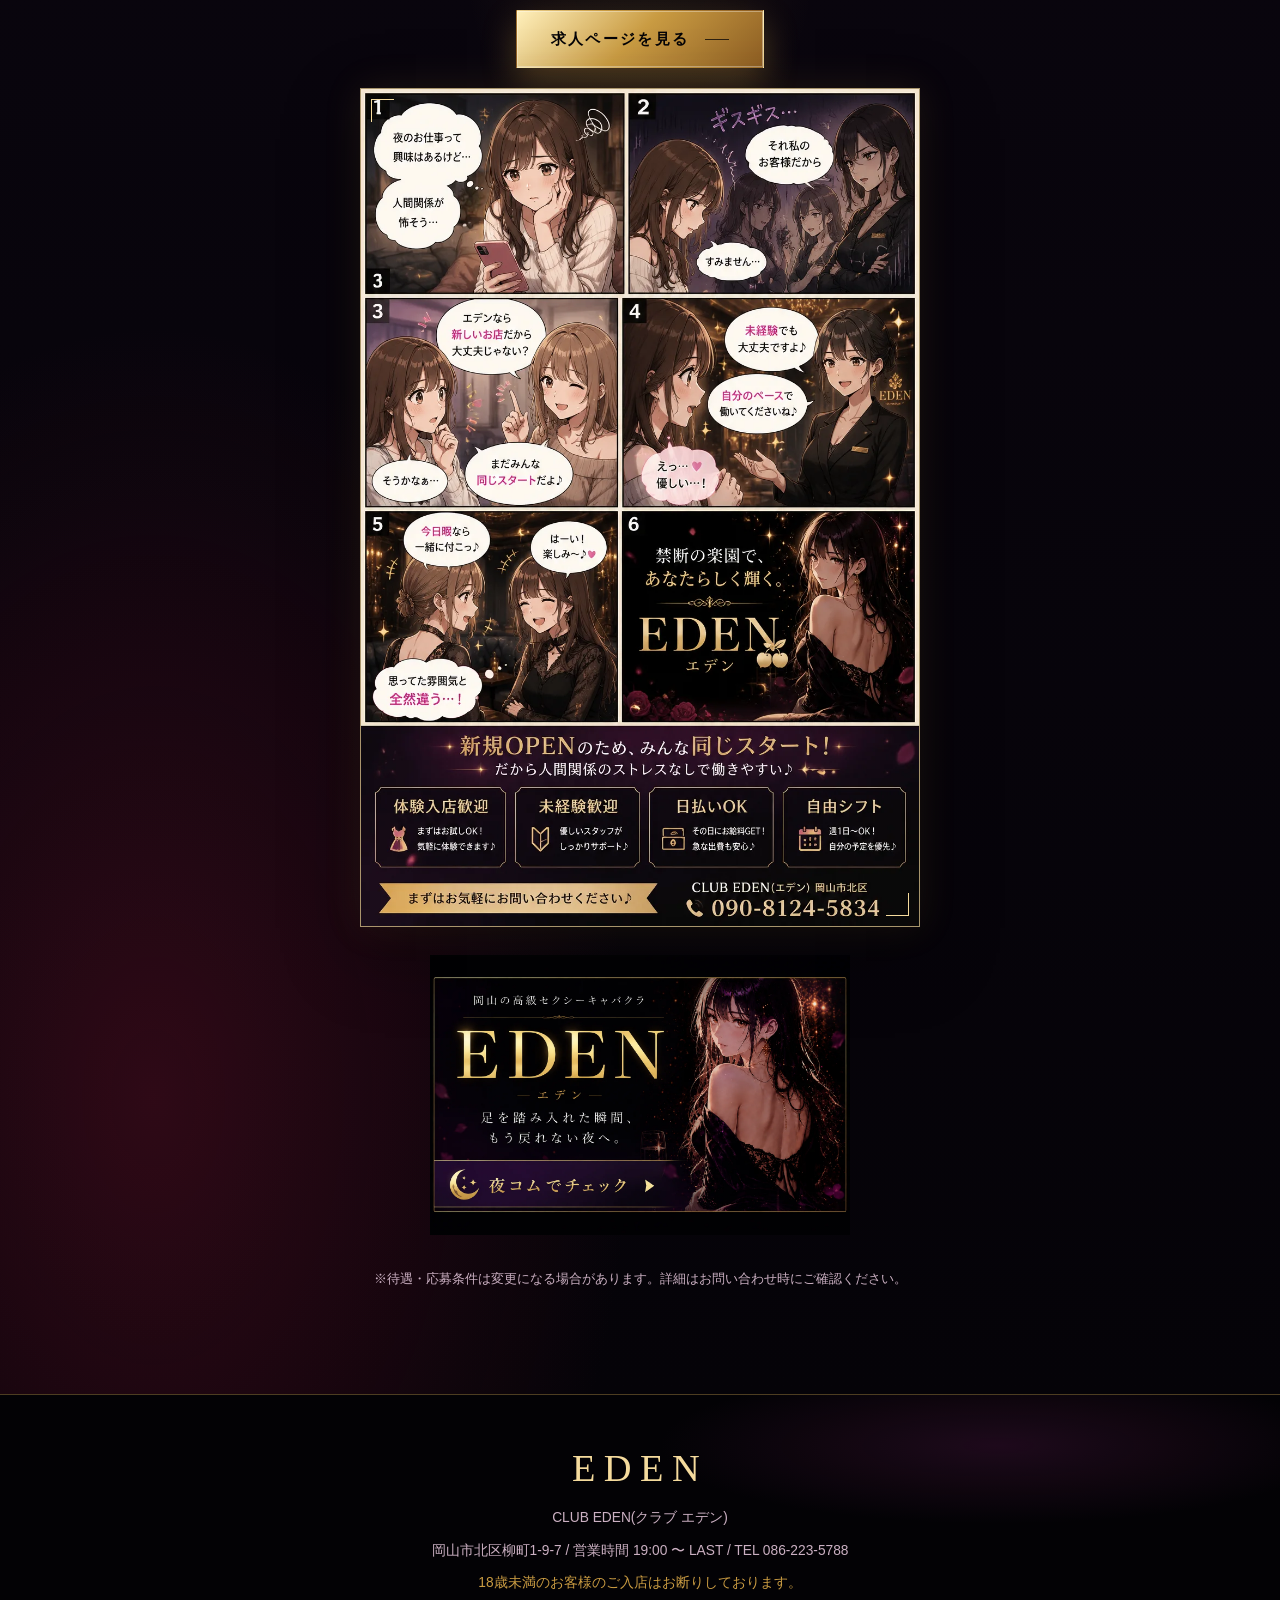
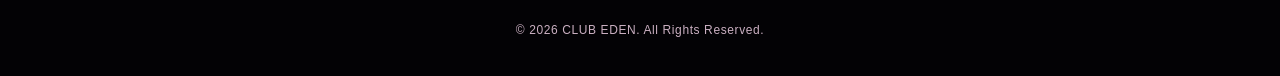
==== commit 5431fa57: "Add recruit page and LINE contact flow" ====
--- a/index.html
+++ b/index.html
@@ -79,7 +79,7 @@
       <a href="#system">SYSTEM</a>
       <a href="#gallery">GALLERY</a>
       <a href="#access">ACCESS</a>
-      <a href="#recruit">RECRUIT</a>
+      <a href="recruit.html">RECRUIT</a>
     </nav>
     <a href="tel:086-223-5788" class="header__cta">
       <span class="header__cta-main">RESERVE</span>
@@ -281,10 +281,20 @@
           <span>求人受付</span>
           <strong><a href="tel:090-8124-5834">090-8124-5834</a></strong>
         </div>
+        <div>
+          <span>LINE</span>
+          <strong>reohana302</strong>
+        </div>
       </div>
       <div class="recruit__cta">
-        <a href="tel:090-8124-5834" class="btn btn--primary">求人について問い合わせる</a>
-      </div>
+        <a href="recruit.html" class="btn btn--primary">求人ページを見る</a>
+      </div>
+      <a href="recruit.html" class="recruit__manga">
+        <picture>
+          <source srcset="assets/images/kyujin.webp" type="image/webp">
+          <img src="assets/images/kyujin.png" alt="CLUB EDEN求人漫画。未経験でも同じスタートで安心して働けることを紹介しています。" loading="lazy" decoding="async">
+        </picture>
+      </a>
       <a href="https://www.yorucom.com/mshop/63157392/" class="recruit__banner" target="_blank" rel="noopener noreferrer">
         <picture>
           <source srcset="assets/images/yorucom_bn.webp" type="image/webp">
--- a/assets/css/style.css
+++ b/assets/css/style.css
@@ -1230,17 +1230,68 @@
   letter-spacing: 0.06em;
 }
 
+.recruit__detail strong a {
+  color: inherit;
+}
+
 .recruit__cta {
   margin-bottom: 20px;
+}
+
+.recruit__manga {
+  position: relative;
+  display: block;
+  width: min(100%, 560px);
+  margin: 0 auto 28px;
+  border: 1px solid var(--color-border-strong);
+  background: rgba(3, 2, 5, 0.54);
+  box-shadow: 0 26px 70px rgba(0, 0, 0, 0.34), 0 0 36px rgba(201, 155, 66, 0.12);
+  overflow: hidden;
+  transition: opacity 0.2s ease, transform 0.2s ease, box-shadow 0.2s ease;
+}
+
+.recruit__manga::before,
+.recruit__manga::after {
+  content: "";
+  position: absolute;
+  z-index: 1;
+  width: 22px;
+  height: 22px;
+  border-color: var(--color-gold-soft);
+  border-style: solid;
+  pointer-events: none;
+}
+
+.recruit__manga::before {
+  top: 10px;
+  left: 10px;
+  border-width: 1px 0 0 1px;
+}
+
+.recruit__manga::after {
+  right: 10px;
+  bottom: 10px;
+  border-width: 0 1px 1px 0;
+}
+
+.recruit__manga img {
+  width: 100%;
+  height: auto;
+}
+
+.recruit__manga:hover,
+.recruit__manga:focus-visible {
+  opacity: 0.94;
+  transform: translateY(-2px);
+  box-shadow: 0 30px 76px rgba(0, 0, 0, 0.42), 0 0 42px rgba(201, 155, 66, 0.18);
 }
 
 .recruit__banner {
   display: block;
   max-width: 420px;
   margin: 0 auto 32px;
-  border: 1px solid var(--color-border);
   overflow: hidden;
-  transition: opacity 0.2s ease, transform 0.2s ease, border-color 0.2s ease;
+  transition: opacity 0.2s ease, transform 0.2s ease;
 }
 
 .recruit__banner img {
@@ -1252,7 +1303,6 @@
 .recruit__banner:focus-visible {
   opacity: 0.88;
   transform: translateY(-2px);
-  border-color: var(--color-border-strong);
 }
 
 .recruit__note {
@@ -1274,6 +1324,500 @@
 
   .recruit__detail div:last-child {
     border-right: none;
+  }
+}
+
+/* ==========================================================================
+   Recruit page
+   ========================================================================== */
+
+.recruit-page-hero {
+  position: relative;
+  min-height: 100svh;
+  overflow: hidden;
+  padding: clamp(104px, 14vh, 142px) 22px 76px;
+  border-bottom: 1px solid var(--color-border);
+  background:
+    radial-gradient(ellipse at 78% 16%, rgba(201, 155, 66, 0.18), transparent 26%),
+    radial-gradient(ellipse at 12% 80%, rgba(95, 16, 38, 0.48), transparent 32%),
+    linear-gradient(135deg, #030205 0%, #21091f 48%, #08040c 100%);
+}
+
+.recruit-page-hero::before {
+  content: "";
+  position: absolute;
+  inset: 0;
+  pointer-events: none;
+  background:
+    linear-gradient(90deg, rgba(3, 2, 5, 0.84), transparent 54%, rgba(3, 2, 5, 0.46)),
+    radial-gradient(circle at 72% 42%, rgba(245, 219, 157, 0.11) 0 1px, transparent 2px);
+  background-size: auto, 92px 92px;
+}
+
+.recruit-page-hero__inner {
+  position: relative;
+  z-index: 1;
+  display: grid;
+  grid-template-columns: 1fr;
+  gap: 36px;
+  align-items: center;
+  max-width: 1180px;
+  margin: 0 auto;
+}
+
+.recruit-page-hero__content {
+  position: relative;
+  padding-left: clamp(0px, 3vw, 30px);
+}
+
+.recruit-page-hero__content::before {
+  content: "";
+  position: absolute;
+  top: -18px;
+  bottom: -18px;
+  left: 0;
+  width: min(520px, 88vw);
+  border: 1px solid rgba(245, 219, 157, 0.2);
+  border-left-color: rgba(245, 219, 157, 0.68);
+  border-right: 0;
+  pointer-events: none;
+}
+
+.recruit-page-hero__shop {
+  position: relative;
+  margin-bottom: 18px;
+  font-family: var(--font-serif);
+  font-size: 0.9rem;
+  letter-spacing: 0.2em;
+  color: var(--color-gold-soft);
+}
+
+.recruit-page-hero h1 {
+  position: relative;
+  max-width: 720px;
+  margin-bottom: 22px;
+  font-family: var(--font-serif);
+  font-size: clamp(2.55rem, 7vw, 5.8rem);
+  line-height: 1.22;
+  letter-spacing: 0.07em;
+  background: linear-gradient(120deg, #fff4cc 0%, var(--color-gold) 46%, #ffe8a8 72%, #8d5d22 100%);
+  -webkit-background-clip: text;
+  background-clip: text;
+  color: transparent;
+  text-shadow: 0 0 48px rgba(201, 155, 66, 0.18);
+}
+
+.recruit-page-hero__lead {
+  position: relative;
+  max-width: 640px;
+  margin-bottom: 32px;
+  color: var(--color-text);
+  font-family: var(--font-serif);
+  font-size: clamp(1rem, 1.8vw, 1.16rem);
+  letter-spacing: 0.05em;
+}
+
+.recruit-page-hero__actions,
+.recruit-final__actions {
+  display: flex;
+  flex-direction: column;
+  gap: 12px;
+  align-items: flex-start;
+}
+
+.recruit-page-hero__facts {
+  position: relative;
+  display: grid;
+  grid-template-columns: 1fr;
+  gap: 1px;
+  width: min(100%, 620px);
+  margin-top: 28px;
+  border: 1px solid var(--color-border);
+  background: rgba(245, 219, 157, 0.14);
+}
+
+.recruit-page-hero__facts div {
+  padding: 14px 16px;
+  background: rgba(3, 2, 5, 0.7);
+}
+
+.recruit-page-hero__facts dt {
+  margin-bottom: 3px;
+  font-family: var(--font-serif);
+  font-size: 0.72rem;
+  letter-spacing: 0.18em;
+  color: var(--color-text-muted);
+}
+
+.recruit-page-hero__facts dd {
+  font-family: var(--font-serif);
+  font-size: 1rem;
+  letter-spacing: 0.06em;
+  color: var(--color-gold-soft);
+  font-weight: 700;
+}
+
+.recruit-page-hero__facts dd a {
+  color: inherit;
+}
+
+.recruit-page-hero__manga {
+  position: relative;
+  width: min(100%, 520px);
+  margin: 0 auto;
+  border: 1px solid var(--color-border-strong);
+  background: rgba(3, 2, 5, 0.72);
+  box-shadow: 0 34px 90px rgba(0, 0, 0, 0.48), 0 0 52px rgba(201, 155, 66, 0.16);
+}
+
+.recruit-page-hero__manga::before,
+.recruit-page-hero__manga::after,
+.recruit-assurance__grid article::before,
+.recruit-assurance__grid article::after,
+.recruit-conditions__detail::before,
+.recruit-conditions__detail::after {
+  content: "";
+  position: absolute;
+  width: 22px;
+  height: 22px;
+  border-color: var(--color-gold-soft);
+  border-style: solid;
+  opacity: 0.62;
+  pointer-events: none;
+}
+
+.recruit-page-hero__manga::before,
+.recruit-assurance__grid article::before,
+.recruit-conditions__detail::before {
+  top: 9px;
+  left: 9px;
+  border-width: 1px 0 0 1px;
+}
+
+.recruit-page-hero__manga::after,
+.recruit-assurance__grid article::after,
+.recruit-conditions__detail::after {
+  right: 9px;
+  bottom: 9px;
+  border-width: 0 1px 1px 0;
+}
+
+.recruit-page-hero__manga img {
+  width: 100%;
+  height: auto;
+}
+
+.recruit-assurance {
+  position: relative;
+  background:
+    radial-gradient(ellipse at 18% 18%, rgba(100, 29, 84, 0.32), transparent 30%),
+    linear-gradient(180deg, #08040c 0%, var(--color-bg) 100%);
+  border-top: 1px solid var(--color-border);
+}
+
+.recruit-assurance::before,
+.recruit-conditions::before,
+.recruit-final::before {
+  content: "";
+  position: absolute;
+  top: 0;
+  left: 50%;
+  width: min(920px, 92vw);
+  height: 1px;
+  transform: translateX(-50%);
+  background: var(--hairline);
+}
+
+.recruit-assurance__grid {
+  display: grid;
+  grid-template-columns: 1fr;
+  gap: 18px;
+}
+
+.recruit-assurance__grid article {
+  position: relative;
+  min-height: 250px;
+  padding: 42px 28px 30px;
+  text-align: center;
+  border: 1px solid var(--color-border);
+  background:
+    linear-gradient(145deg, rgba(245, 219, 157, 0.06), transparent 38%),
+    linear-gradient(180deg, rgba(53, 16, 46, 0.62), rgba(5, 3, 8, 0.56));
+  box-shadow: inset 0 0 0 1px rgba(245, 219, 157, 0.06);
+}
+
+.recruit-assurance__grid span {
+  display: inline-block;
+  margin-bottom: 18px;
+  font-family: var(--font-serif);
+  font-size: 0.8rem;
+  letter-spacing: 0.28em;
+  color: var(--color-gold);
+}
+
+.recruit-assurance__grid h3 {
+  margin-bottom: 16px;
+  color: var(--color-gold-soft);
+  font-family: var(--font-serif);
+  font-size: 1.2rem;
+  letter-spacing: 0.08em;
+}
+
+.recruit-assurance__grid p {
+  color: var(--color-text-muted);
+  font-size: 0.92rem;
+}
+
+.recruit-conditions {
+  position: relative;
+  background:
+    radial-gradient(ellipse at 82% 22%, rgba(201, 155, 66, 0.14), transparent 28%),
+    radial-gradient(ellipse at 10% 100%, rgba(95, 16, 38, 0.42), transparent 32%),
+    linear-gradient(180deg, var(--color-bg) 0%, #21091f 100%);
+  border-top: 1px solid var(--color-border);
+}
+
+.recruit-conditions__list {
+  display: grid;
+  grid-template-columns: 1fr;
+  gap: 12px;
+  max-width: 980px;
+  margin: 0 auto 34px;
+  list-style: none;
+}
+
+.recruit-conditions__list li {
+  border: 1px solid rgba(245, 219, 157, 0.48);
+  background: rgba(3, 2, 5, 0.46);
+  padding: 18px 20px;
+  text-align: center;
+}
+
+.recruit-conditions__list span {
+  display: block;
+  margin-bottom: 8px;
+  color: var(--color-gold-soft);
+  font-family: var(--font-serif);
+  font-size: 1.08rem;
+  letter-spacing: 0.1em;
+}
+
+.recruit-conditions__list strong {
+  display: block;
+  color: var(--color-text-muted);
+  font-size: 0.86rem;
+  letter-spacing: 0.04em;
+}
+
+.recruit-conditions__detail {
+  position: relative;
+  display: grid;
+  grid-template-columns: 1fr;
+  max-width: 880px;
+  margin: 0 auto;
+  border: 1px solid var(--color-border-strong);
+  background: rgba(3, 2, 5, 0.58);
+  box-shadow: 0 24px 64px rgba(0, 0, 0, 0.32), inset 0 0 36px rgba(201, 155, 66, 0.06);
+}
+
+.recruit-conditions__detail div {
+  padding: 24px 18px;
+  text-align: center;
+  border-bottom: 1px solid rgba(221, 177, 89, 0.2);
+}
+
+.recruit-conditions__detail div:last-child {
+  border-bottom: none;
+}
+
+.recruit-conditions__detail span {
+  display: block;
+  margin-bottom: 8px;
+  color: var(--color-text-muted);
+  font-size: 0.76rem;
+  letter-spacing: 0.18em;
+}
+
+.recruit-conditions__detail strong {
+  color: var(--color-gold-soft);
+  font-family: var(--font-serif);
+  font-size: clamp(1.1rem, 2.3vw, 1.5rem);
+  letter-spacing: 0.06em;
+}
+
+.recruit-final {
+  position: relative;
+  text-align: center;
+  background:
+    radial-gradient(ellipse at 50% 20%, rgba(201, 155, 66, 0.18), transparent 24%),
+    linear-gradient(180deg, #21091f 0%, #050308 100%);
+  border-top: 1px solid var(--color-border);
+}
+
+.recruit-final h2 {
+  margin-bottom: 18px;
+  color: var(--color-gold-soft);
+  font-family: var(--font-serif);
+  font-size: clamp(2rem, 4vw, 3.1rem);
+  line-height: 1.45;
+  letter-spacing: 0.1em;
+}
+
+.recruit-final p {
+  max-width: 680px;
+  margin: 0 auto 30px;
+  color: var(--color-text-muted);
+  font-family: var(--font-serif);
+  letter-spacing: 0.05em;
+}
+
+.recruit-final p br {
+  display: none;
+}
+
+.recruit-final__actions {
+  align-items: center;
+  margin-bottom: 24px;
+}
+
+.recruit-final__qr {
+  display: grid;
+  grid-template-columns: 1fr;
+  gap: 18px;
+  align-items: center;
+  max-width: 720px;
+  margin: 0 auto 26px;
+  padding: 18px;
+  border: 1px solid var(--color-border);
+  background: rgba(3, 2, 5, 0.5);
+  box-shadow: inset 0 0 0 1px rgba(245, 219, 157, 0.05);
+}
+
+.recruit-final__qr img {
+  width: min(100%, 180px);
+  margin: 0 auto;
+  background: #fff;
+  padding: 8px;
+}
+
+.recruit-final__qr span {
+  display: block;
+  margin-bottom: 6px;
+  color: var(--color-gold);
+  font-family: var(--font-serif);
+  font-size: 0.76rem;
+  letter-spacing: 0.18em;
+}
+
+.recruit-final__qr strong {
+  display: block;
+  margin-bottom: 10px;
+  color: var(--color-gold-soft);
+  font-family: var(--font-serif);
+  font-size: 1.2rem;
+  letter-spacing: 0.08em;
+}
+
+.recruit-final__qr p {
+  margin: 0;
+  font-family: var(--font-sans);
+  font-size: 0.88rem;
+  line-height: 1.7;
+  letter-spacing: 0.02em;
+  color: var(--color-text-muted);
+}
+
+.recruit-final__note {
+  font-family: var(--font-sans) !important;
+  font-size: 0.8rem;
+  letter-spacing: 0.02em !important;
+}
+
+@media (min-width: 620px) {
+  .recruit-page-hero__actions,
+  .recruit-final__actions {
+    flex-direction: row;
+  }
+
+  .recruit-page-hero__facts {
+    grid-template-columns: repeat(3, 1fr);
+  }
+
+  .recruit-conditions__list {
+    grid-template-columns: repeat(2, 1fr);
+  }
+
+  .recruit-final__qr {
+    grid-template-columns: 200px 1fr;
+    text-align: left;
+  }
+
+  .recruit-final__qr img {
+    margin: 0;
+  }
+}
+
+@media (min-width: 860px) {
+  .recruit-page-hero__inner {
+    grid-template-columns: minmax(0, 1.06fr) minmax(360px, 0.74fr);
+  }
+
+  .recruit-assurance__grid {
+    grid-template-columns: repeat(3, 1fr);
+  }
+
+  .recruit-assurance__grid article:nth-child(2) {
+    transform: translateY(28px);
+  }
+
+  .recruit-conditions__list {
+    grid-template-columns: repeat(5, 1fr);
+  }
+
+  .recruit-conditions__detail {
+    grid-template-columns: repeat(3, 1fr);
+  }
+
+  .recruit-conditions__detail div {
+    border-bottom: none;
+    border-right: 1px solid rgba(221, 177, 89, 0.2);
+  }
+
+  .recruit-conditions__detail div:last-child {
+    border-right: none;
+  }
+}
+
+@media (max-width: 767px) {
+  .recruit-page-hero {
+    padding: 82px 18px 64px;
+  }
+
+  .recruit-page-hero__content {
+    padding-left: 0;
+  }
+
+  .recruit-page-hero__content::before {
+    display: none;
+  }
+
+  .recruit-page-hero__shop {
+    text-align: center;
+  }
+
+  .recruit-page-hero h1,
+  .recruit-page-hero__lead {
+    text-align: center;
+  }
+
+  .recruit-page-hero__actions {
+    align-items: center;
+  }
+}
+
+@media (max-width: 619px) {
+  .recruit-final p br {
+    display: inline;
   }
 }
 
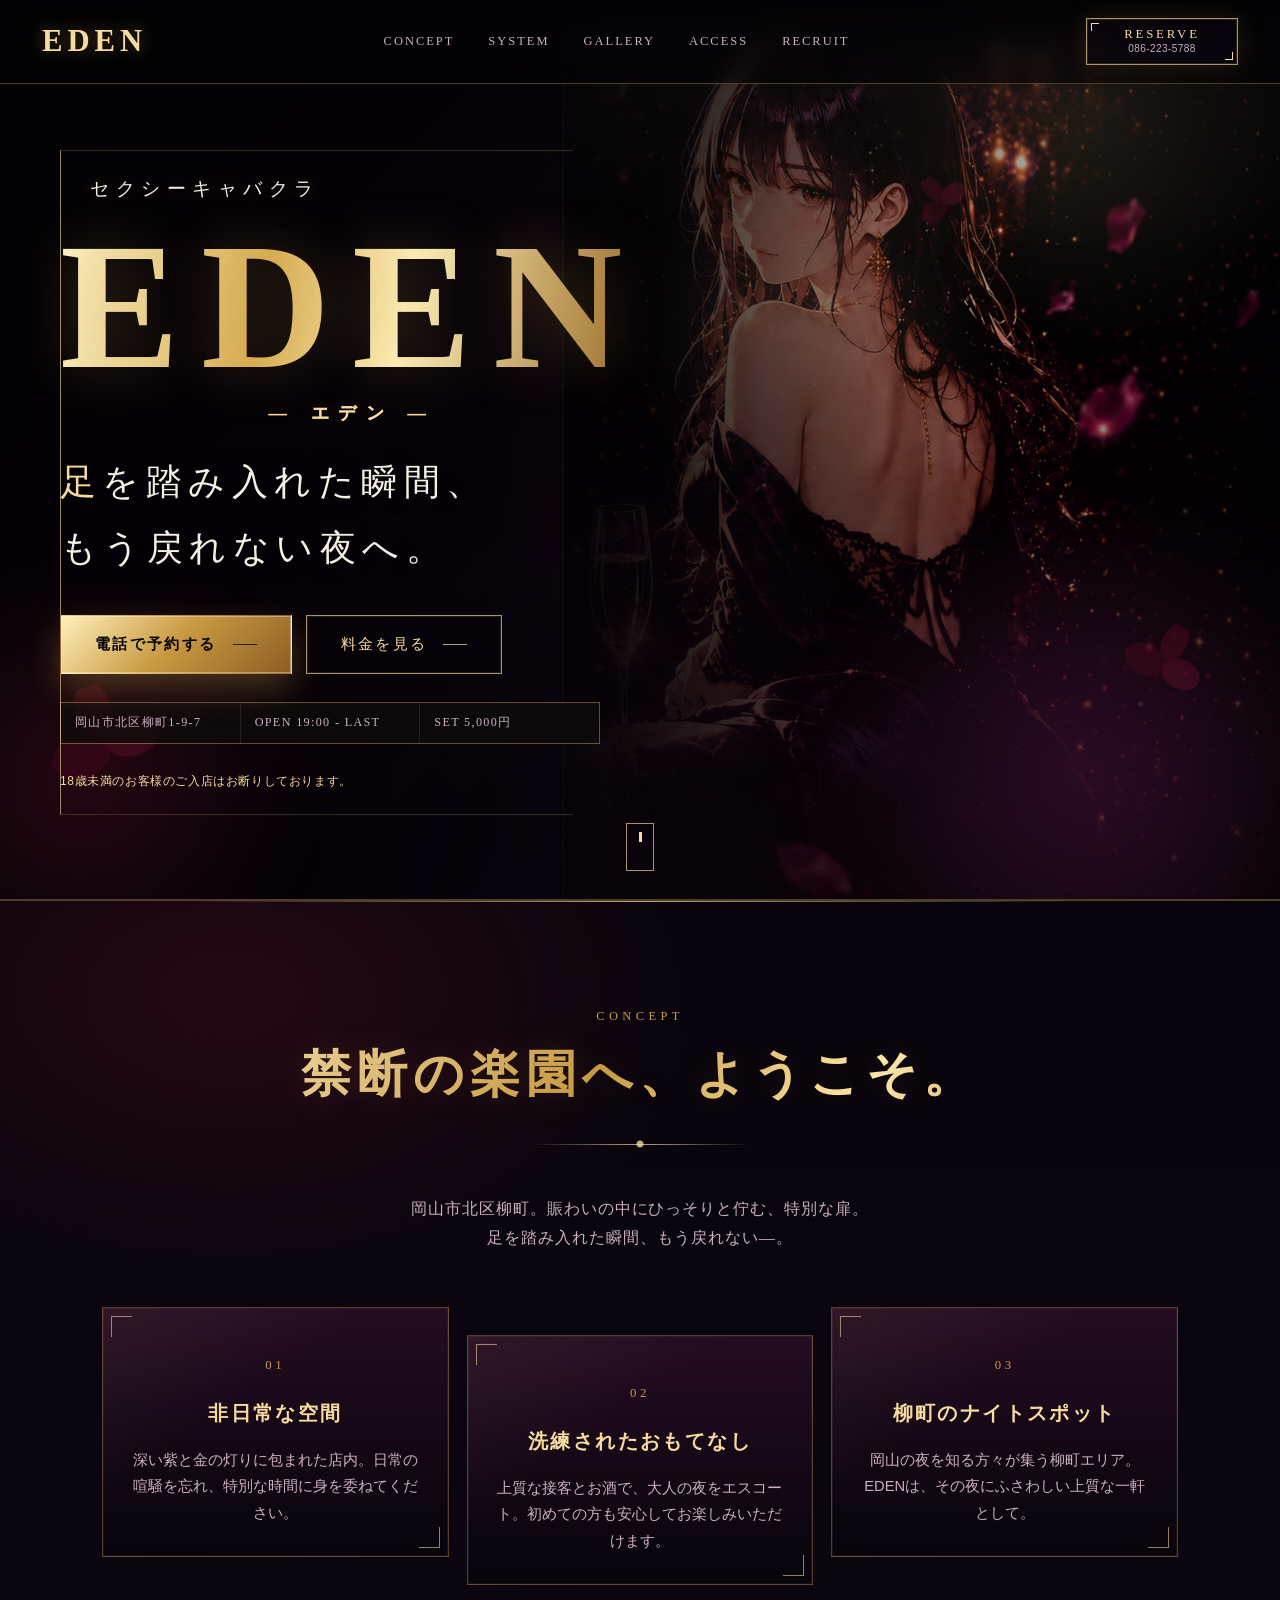
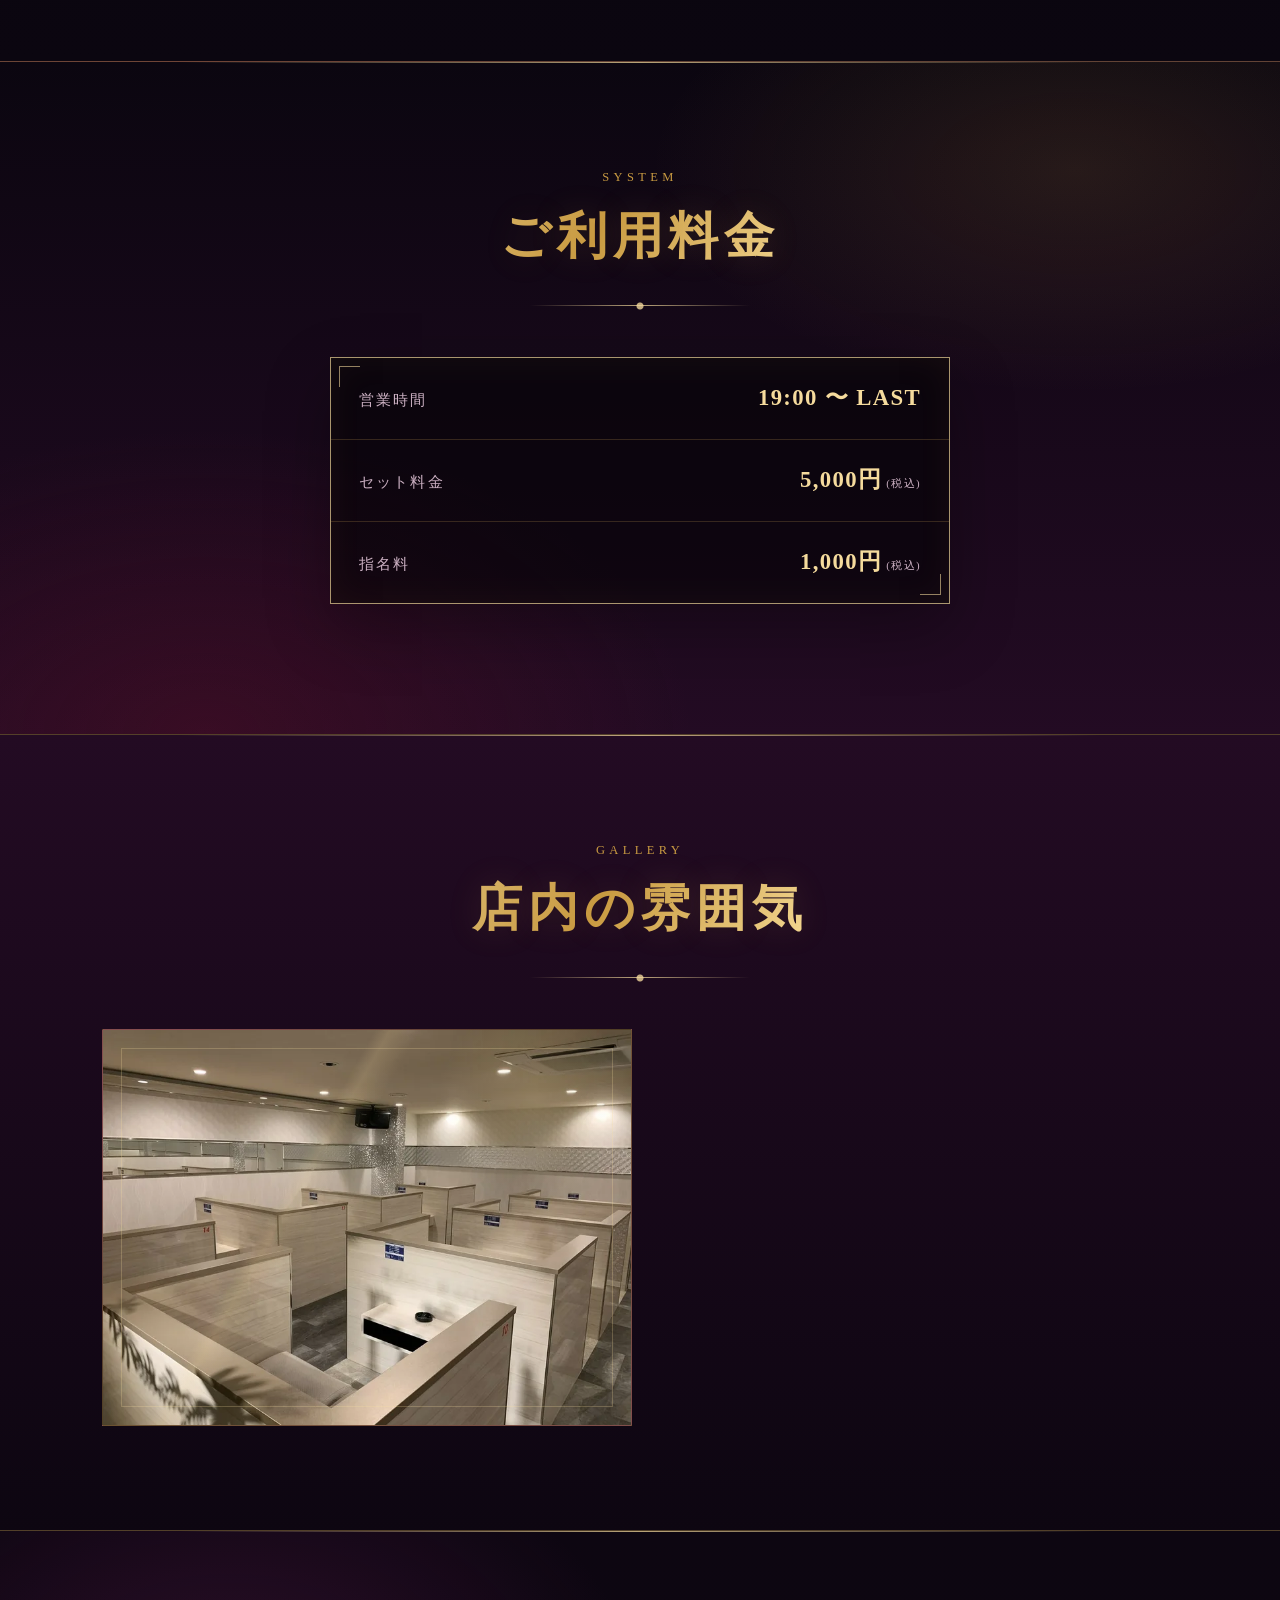
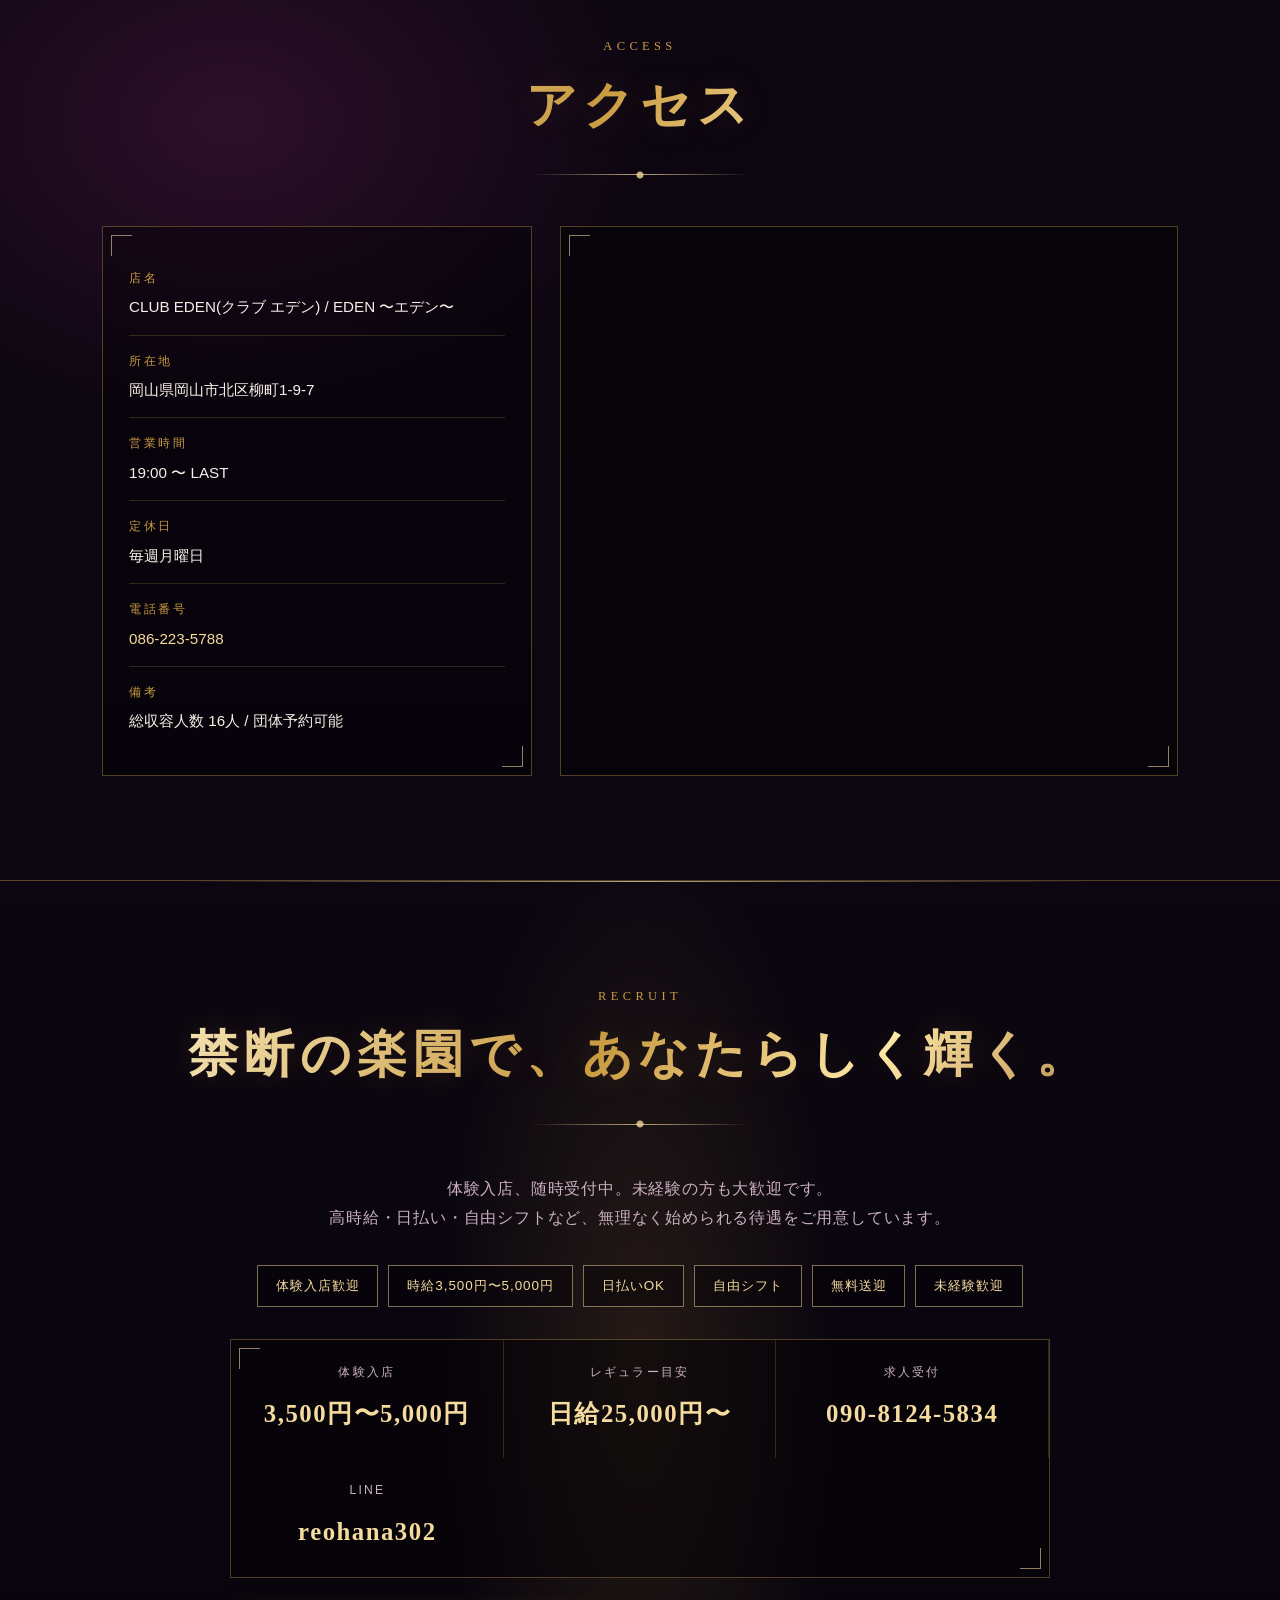
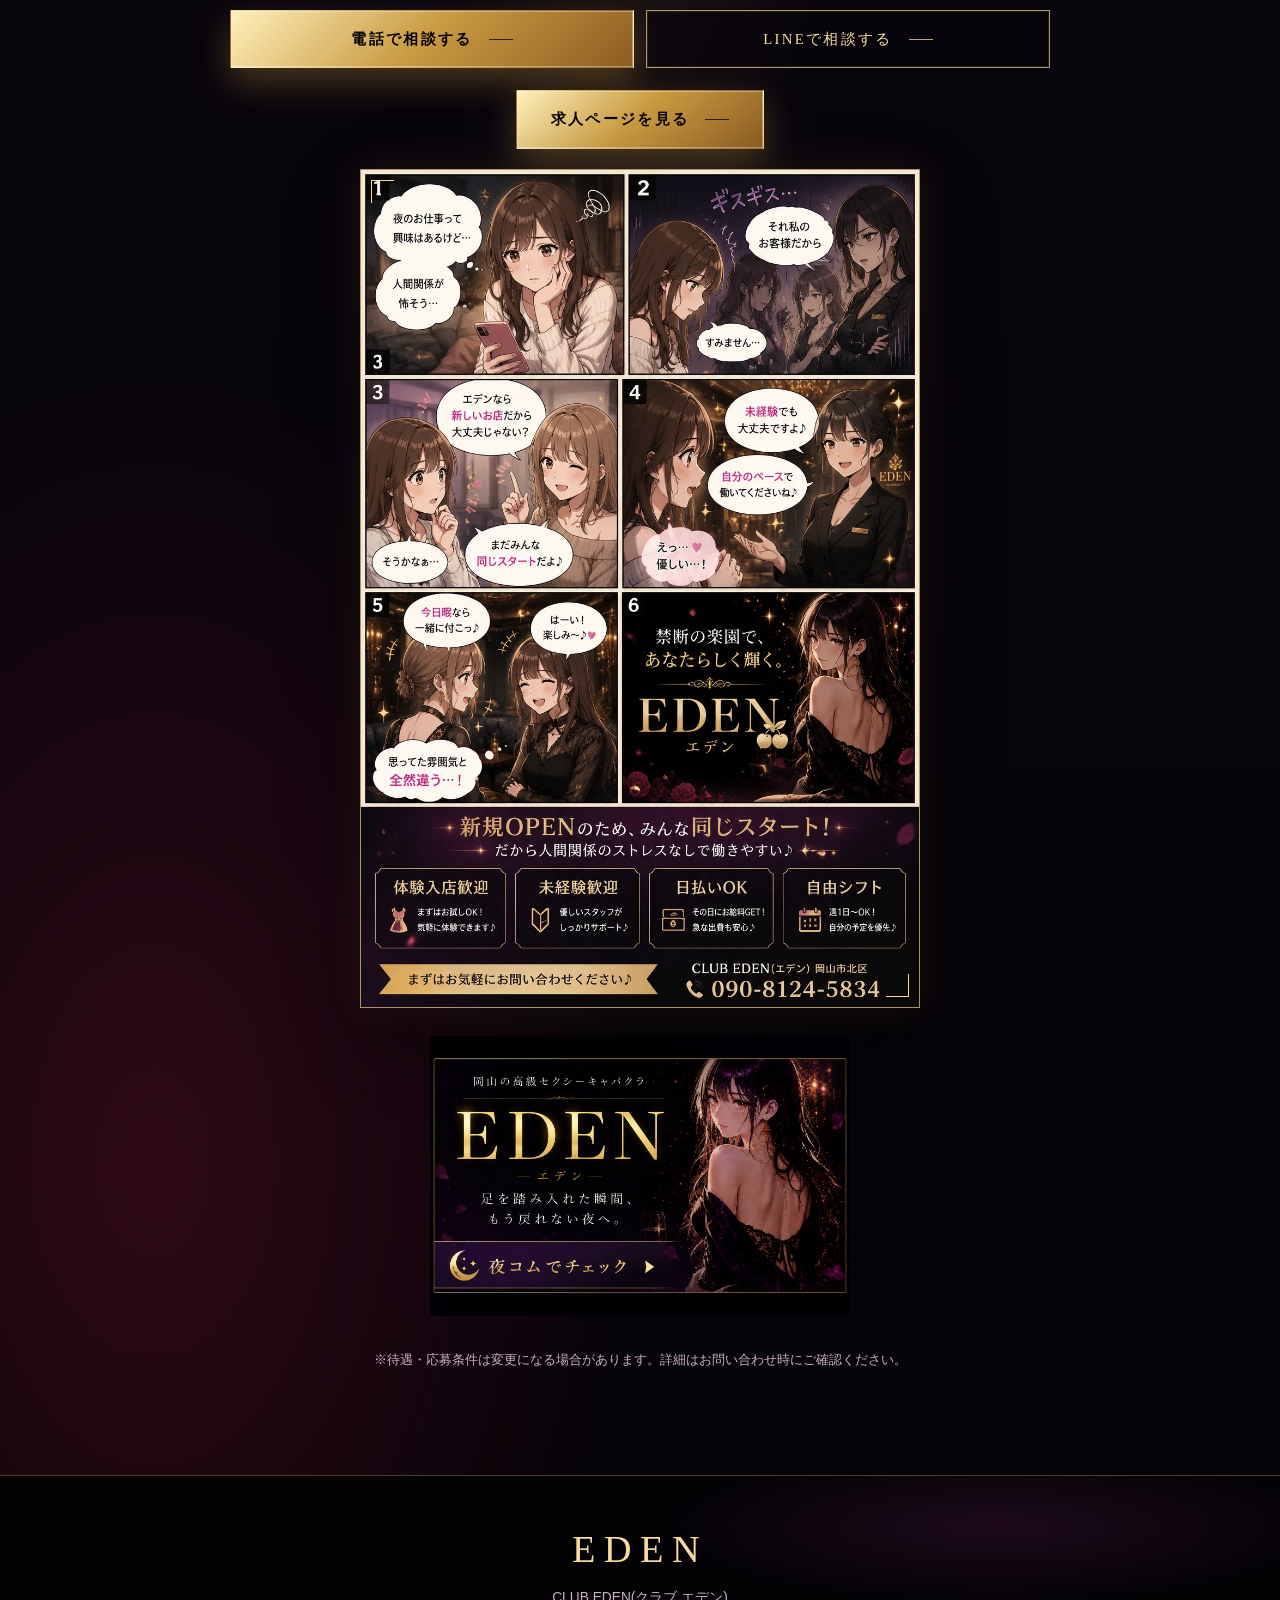
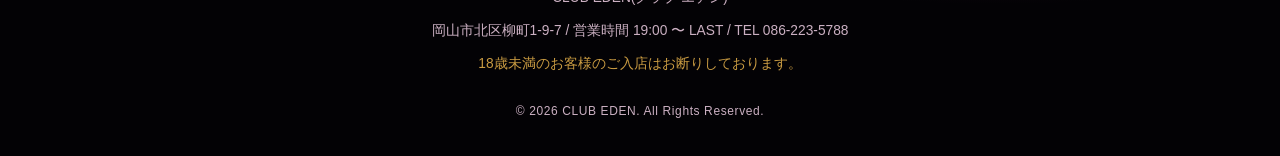
==== commit ebb874c0: "Make recruit contact links button-like" ====
--- a/index.html
+++ b/index.html
@@ -283,8 +283,12 @@
         </div>
         <div>
           <span>LINE</span>
-          <strong>reohana302</strong>
-        </div>
+          <strong><a href="https://line.me/ti/p/~reohana302" target="_blank" rel="noopener noreferrer">reohana302</a></strong>
+        </div>
+      </div>
+      <div class="recruit__contact-actions" aria-label="求人への問い合わせ">
+        <a href="tel:090-8124-5834" class="btn btn--primary recruit__contact-btn">電話で相談する</a>
+        <a href="https://line.me/ti/p/~reohana302" class="btn btn--outline recruit__contact-btn" target="_blank" rel="noopener noreferrer">LINEで相談する</a>
       </div>
       <div class="recruit__cta">
         <a href="recruit.html" class="btn btn--primary">求人ページを見る</a>
--- a/assets/css/style.css
+++ b/assets/css/style.css
@@ -1234,8 +1234,26 @@
   color: inherit;
 }
 
+.recruit__detail strong a:hover {
+  text-decoration: underline;
+  text-underline-offset: 0.12em;
+}
+
 .recruit__cta {
   margin-bottom: 20px;
+}
+
+.recruit__contact-actions {
+  display: grid;
+  grid-template-columns: 1fr;
+  gap: 12px;
+  max-width: 820px;
+  margin: 0 auto 22px;
+}
+
+.recruit__contact-btn {
+  width: 100%;
+  min-width: 0;
 }
 
 .recruit__manga {
@@ -1325,6 +1343,10 @@
   .recruit__detail div:last-child {
     border-right: none;
   }
+
+  .recruit__contact-actions {
+    grid-template-columns: repeat(2, minmax(0, 1fr));
+  }
 }
 
 /* ==========================================================================
@@ -1680,53 +1702,6 @@
   margin-bottom: 24px;
 }
 
-.recruit-final__qr {
-  display: grid;
-  grid-template-columns: 1fr;
-  gap: 18px;
-  align-items: center;
-  max-width: 720px;
-  margin: 0 auto 26px;
-  padding: 18px;
-  border: 1px solid var(--color-border);
-  background: rgba(3, 2, 5, 0.5);
-  box-shadow: inset 0 0 0 1px rgba(245, 219, 157, 0.05);
-}
-
-.recruit-final__qr img {
-  width: min(100%, 180px);
-  margin: 0 auto;
-  background: #fff;
-  padding: 8px;
-}
-
-.recruit-final__qr span {
-  display: block;
-  margin-bottom: 6px;
-  color: var(--color-gold);
-  font-family: var(--font-serif);
-  font-size: 0.76rem;
-  letter-spacing: 0.18em;
-}
-
-.recruit-final__qr strong {
-  display: block;
-  margin-bottom: 10px;
-  color: var(--color-gold-soft);
-  font-family: var(--font-serif);
-  font-size: 1.2rem;
-  letter-spacing: 0.08em;
-}
-
-.recruit-final__qr p {
-  margin: 0;
-  font-family: var(--font-sans);
-  font-size: 0.88rem;
-  line-height: 1.7;
-  letter-spacing: 0.02em;
-  color: var(--color-text-muted);
-}
-
 .recruit-final__note {
   font-family: var(--font-sans) !important;
   font-size: 0.8rem;
@@ -1745,15 +1720,6 @@
 
   .recruit-conditions__list {
     grid-template-columns: repeat(2, 1fr);
-  }
-
-  .recruit-final__qr {
-    grid-template-columns: 200px 1fr;
-    text-align: left;
-  }
-
-  .recruit-final__qr img {
-    margin: 0;
   }
 }
 
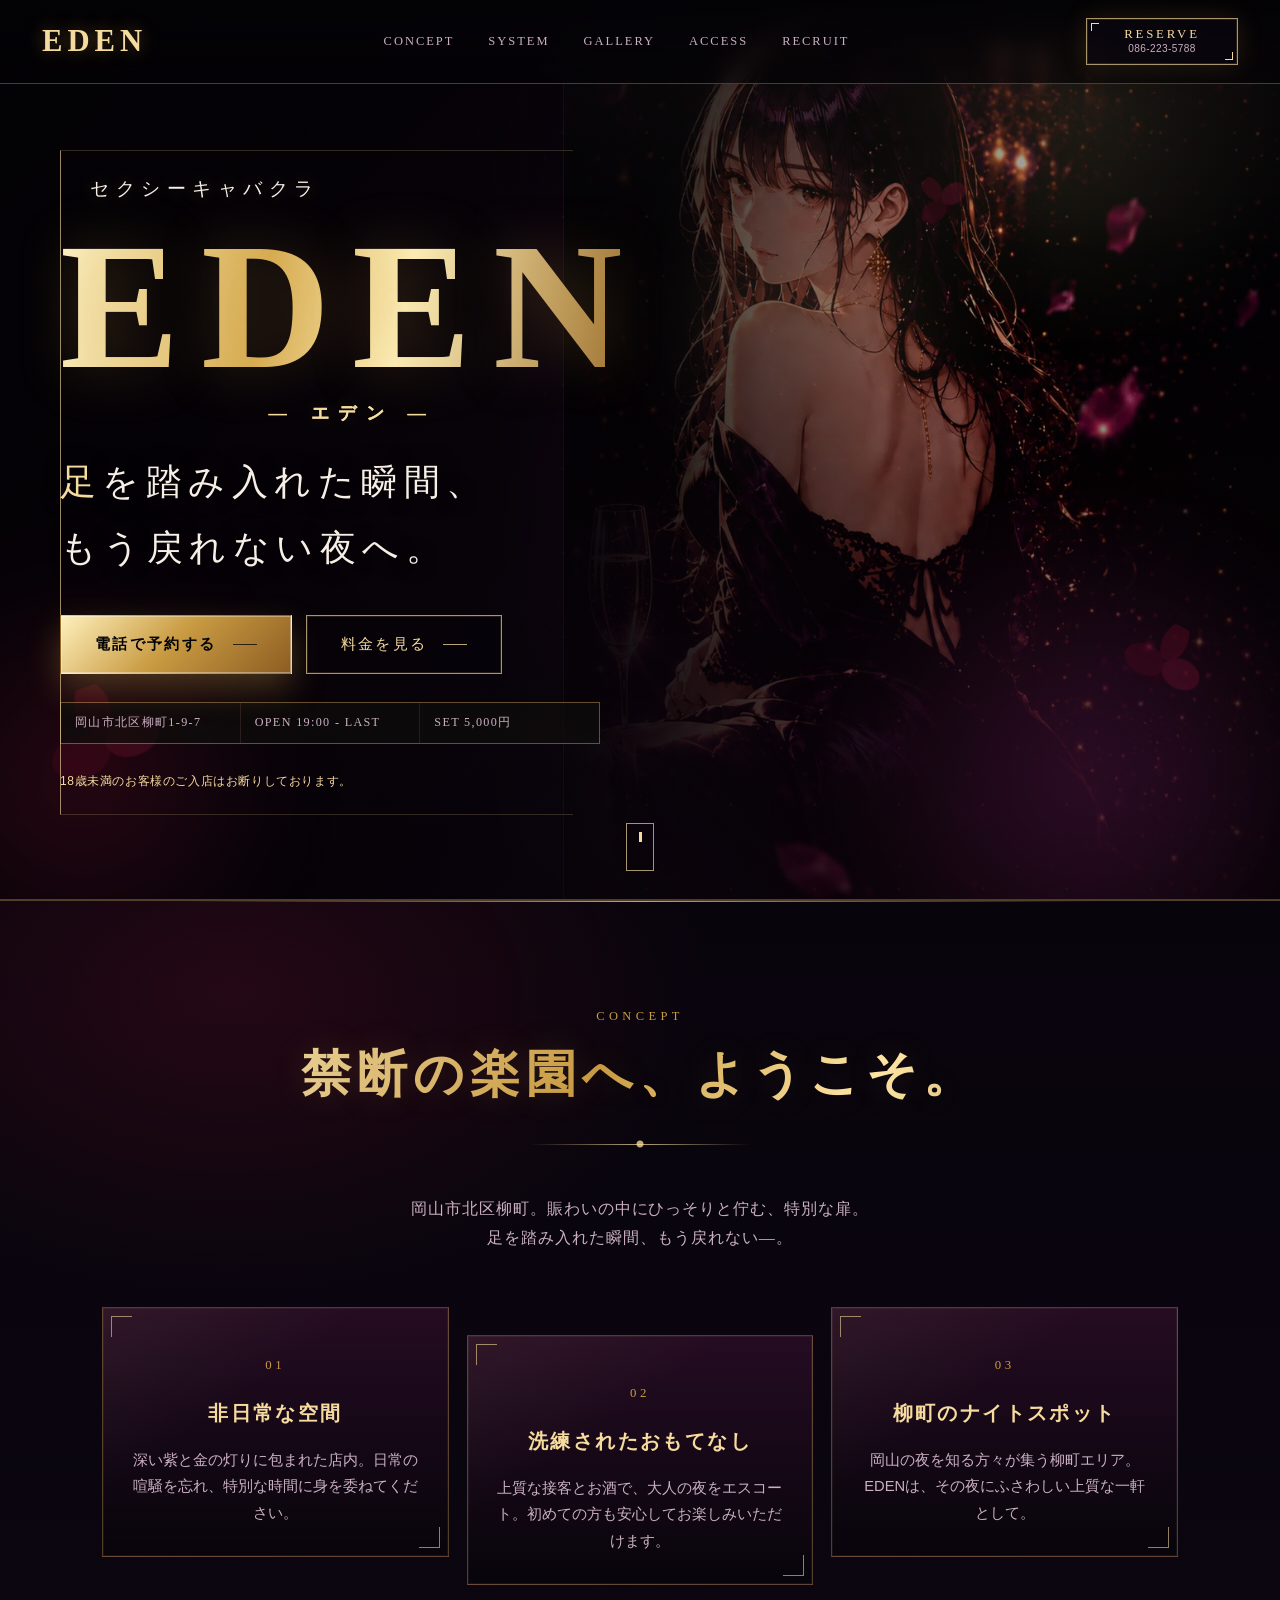
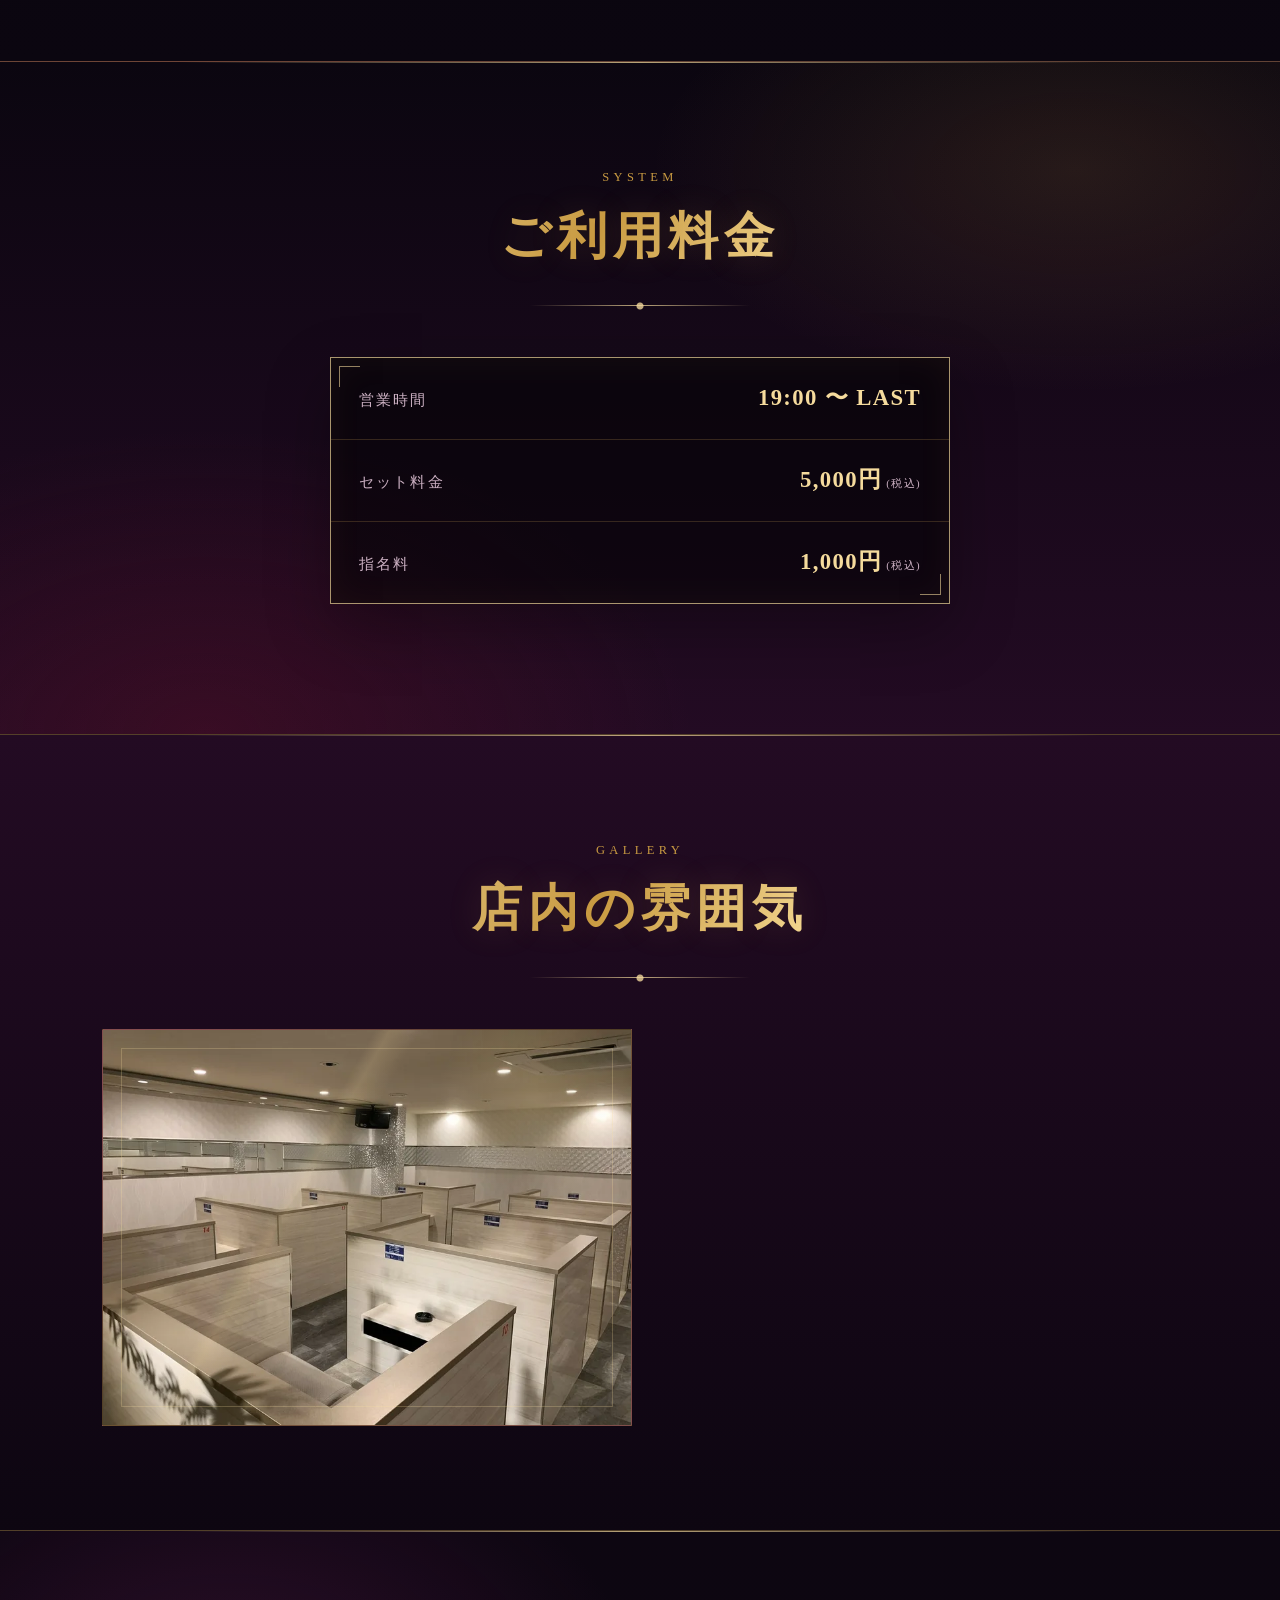
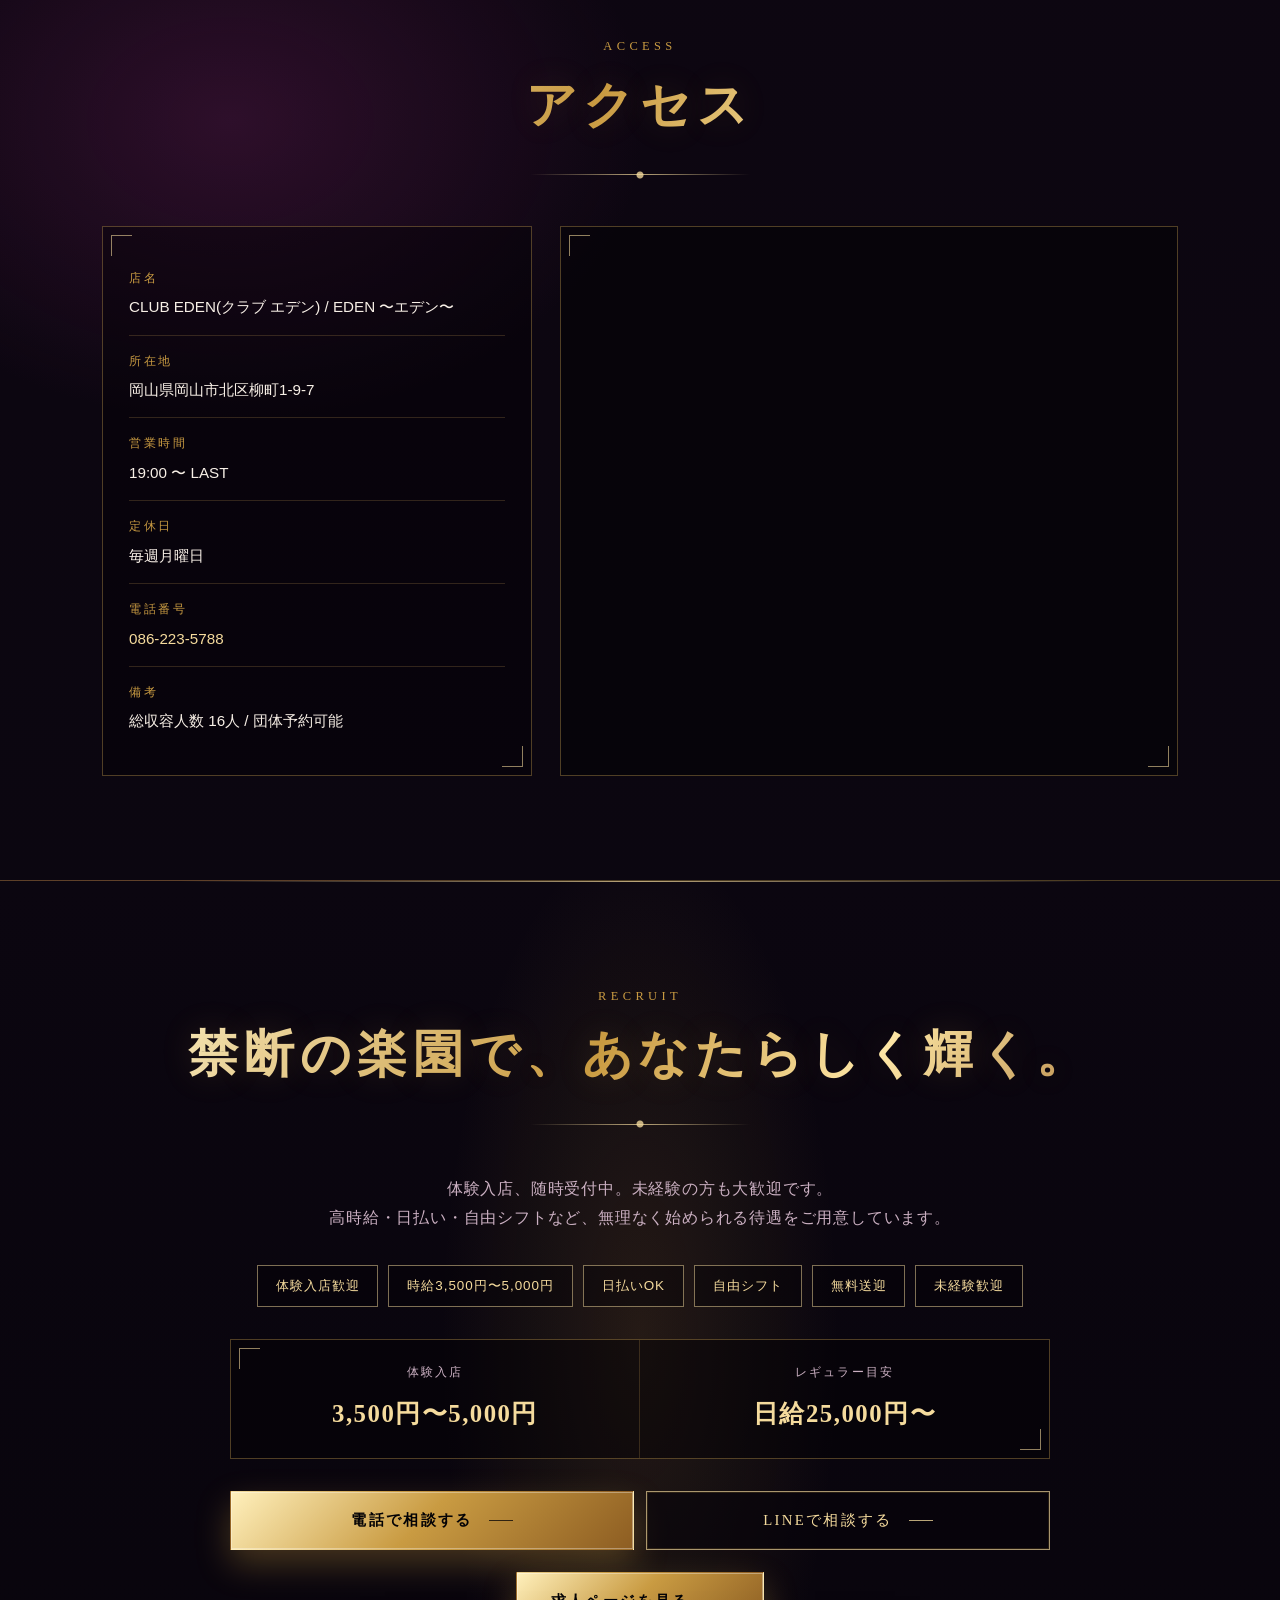
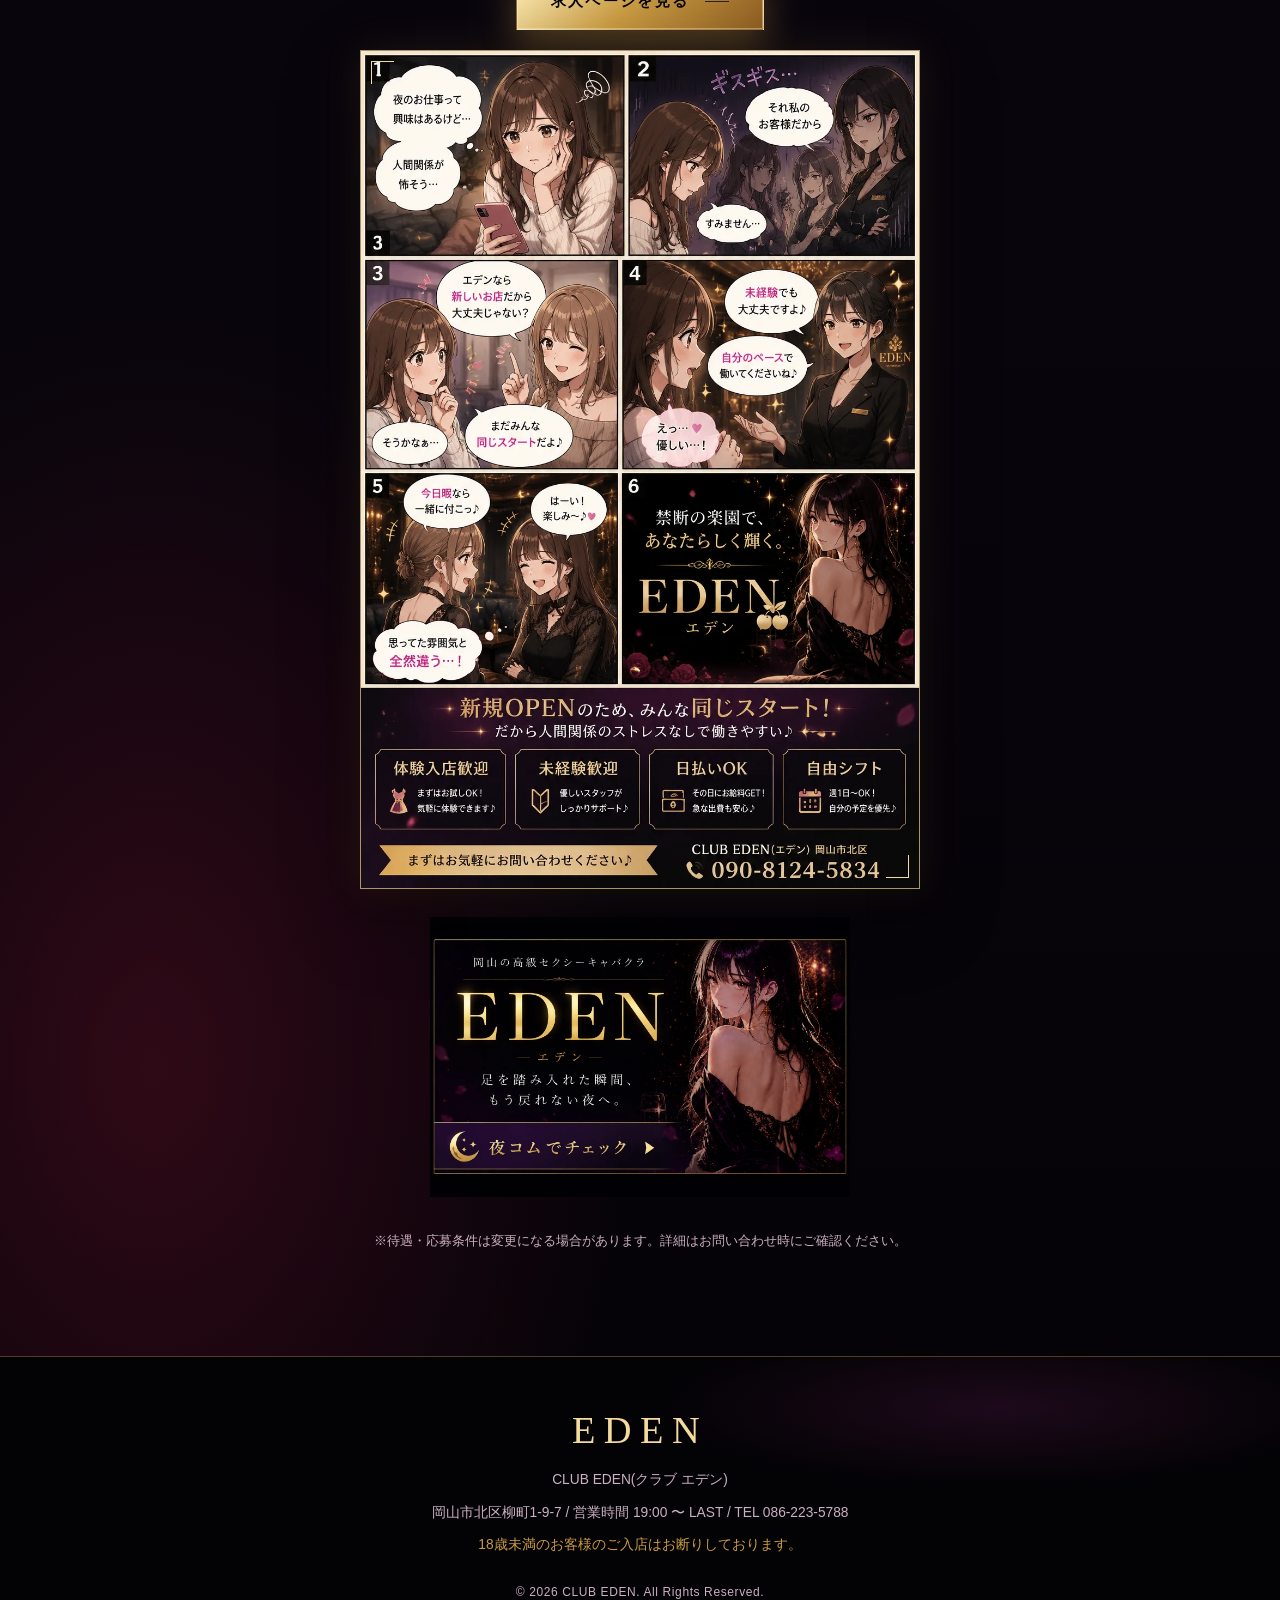
==== commit da21aff7: "Trim recruit detail text on index" ====
--- a/index.html
+++ b/index.html
@@ -277,14 +277,6 @@
           <span>レギュラー目安</span>
           <strong>日給25,000円〜</strong>
         </div>
-        <div>
-          <span>求人受付</span>
-          <strong><a href="tel:090-8124-5834">090-8124-5834</a></strong>
-        </div>
-        <div>
-          <span>LINE</span>
-          <strong><a href="https://line.me/ti/p/~reohana302" target="_blank" rel="noopener noreferrer">reohana302</a></strong>
-        </div>
       </div>
       <div class="recruit__contact-actions" aria-label="求人への問い合わせ">
         <a href="tel:090-8124-5834" class="btn btn--primary recruit__contact-btn">電話で相談する</a>
--- a/assets/css/style.css
+++ b/assets/css/style.css
@@ -1332,7 +1332,7 @@
 
 @media (min-width: 720px) {
   .recruit__detail {
-    grid-template-columns: repeat(3, 1fr);
+    grid-template-columns: repeat(2, 1fr);
   }
 
   .recruit__detail div {
